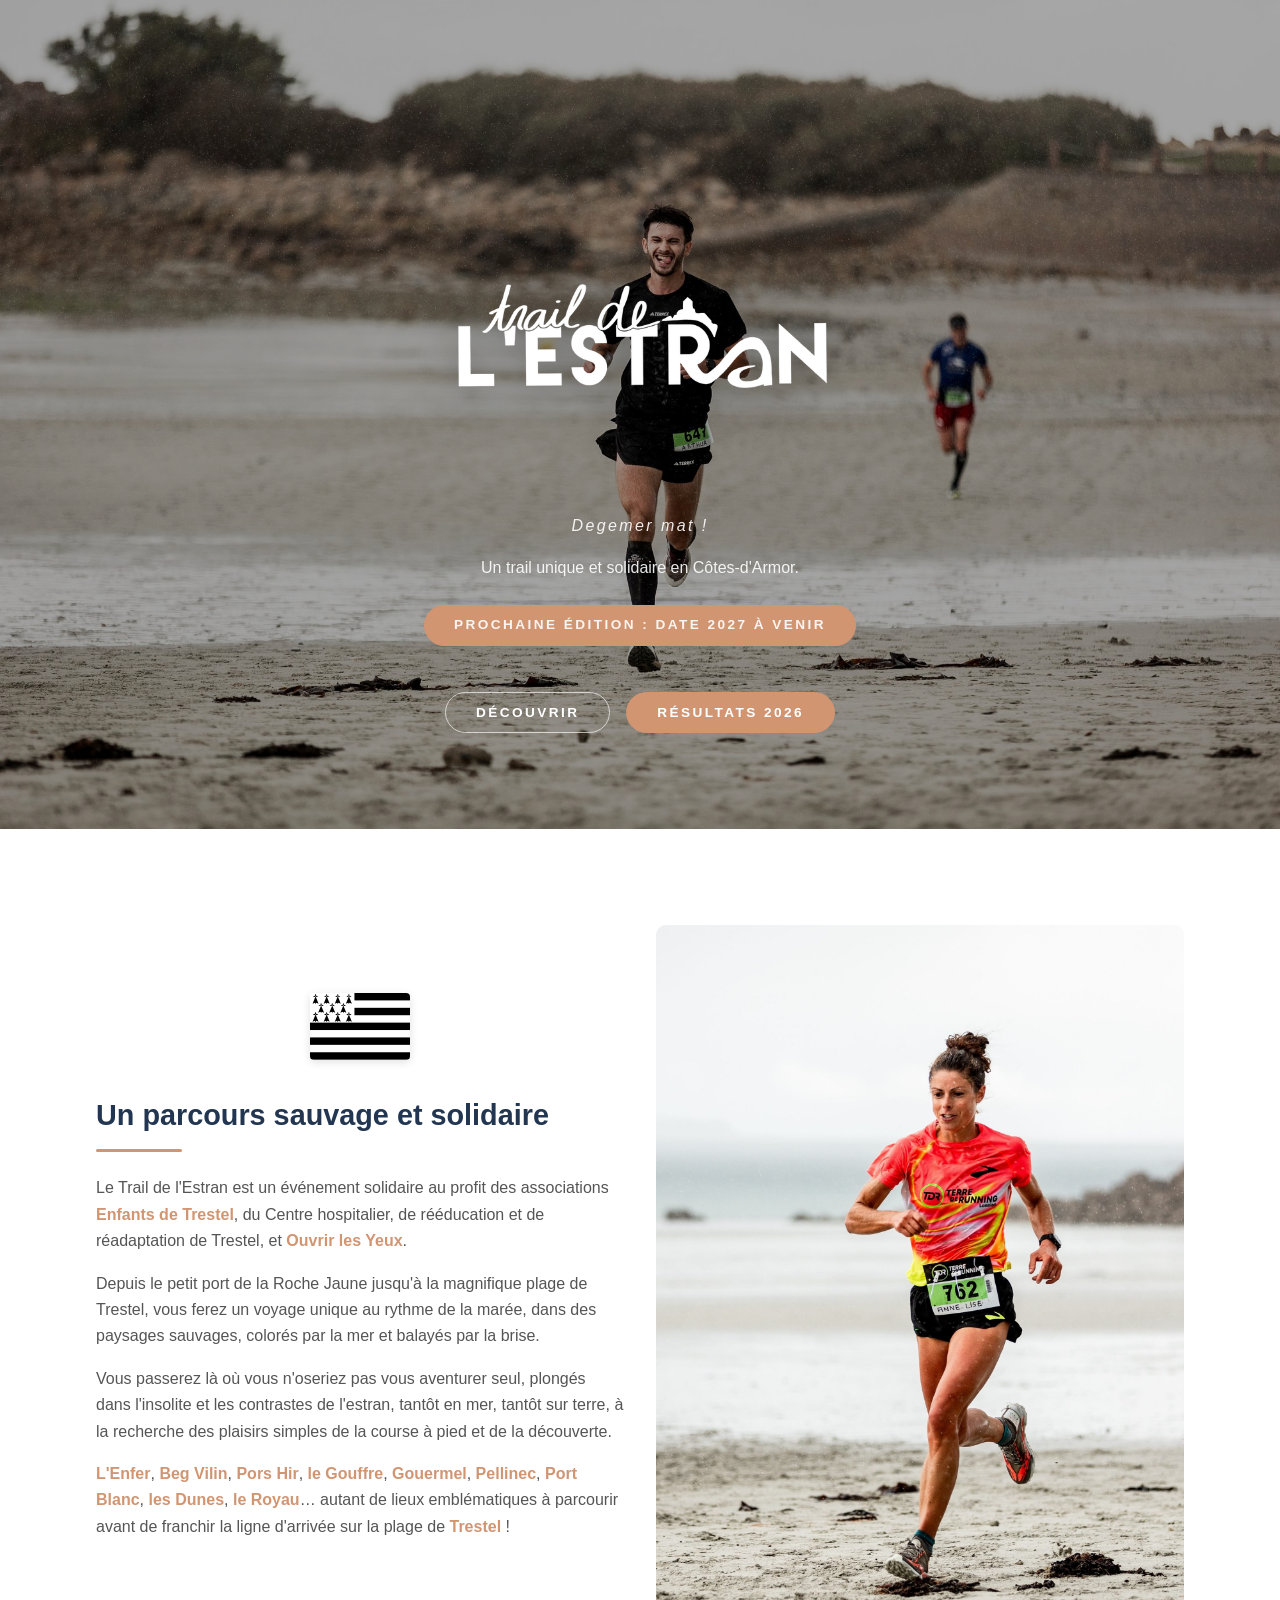
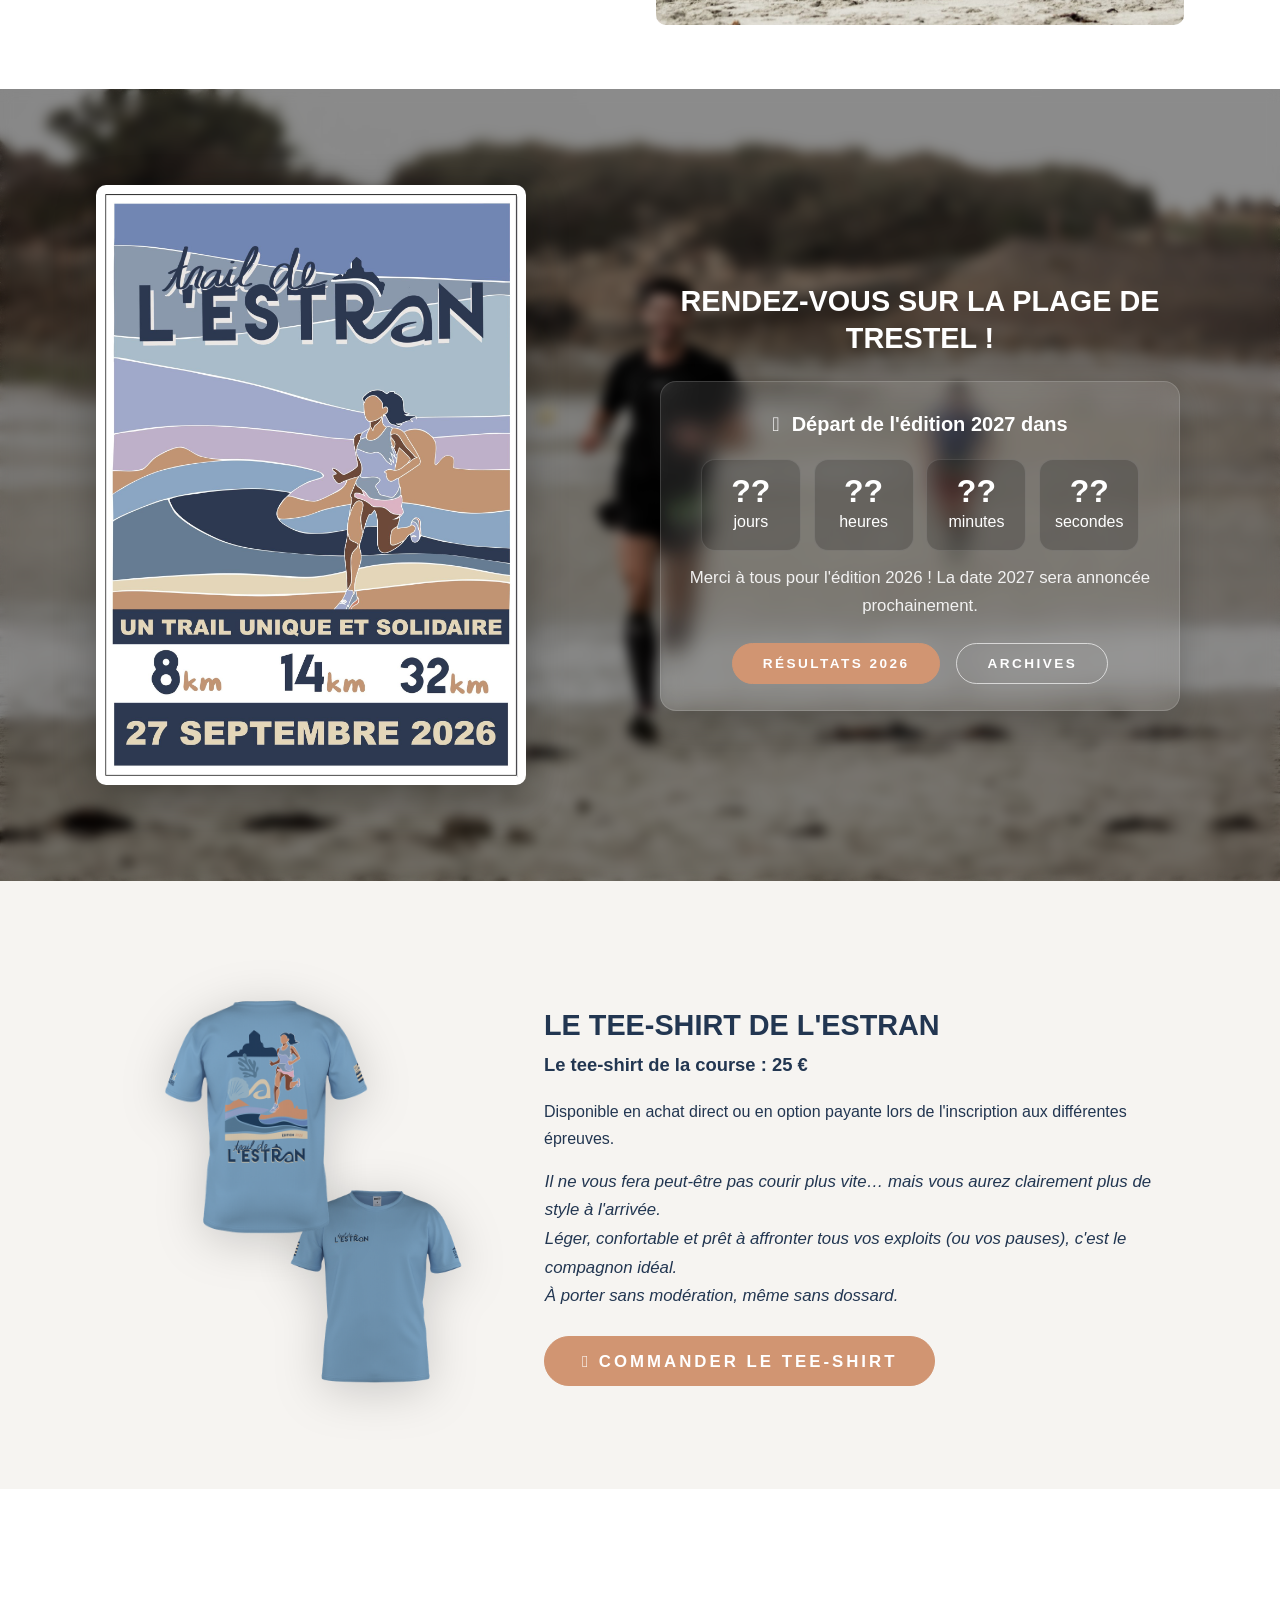
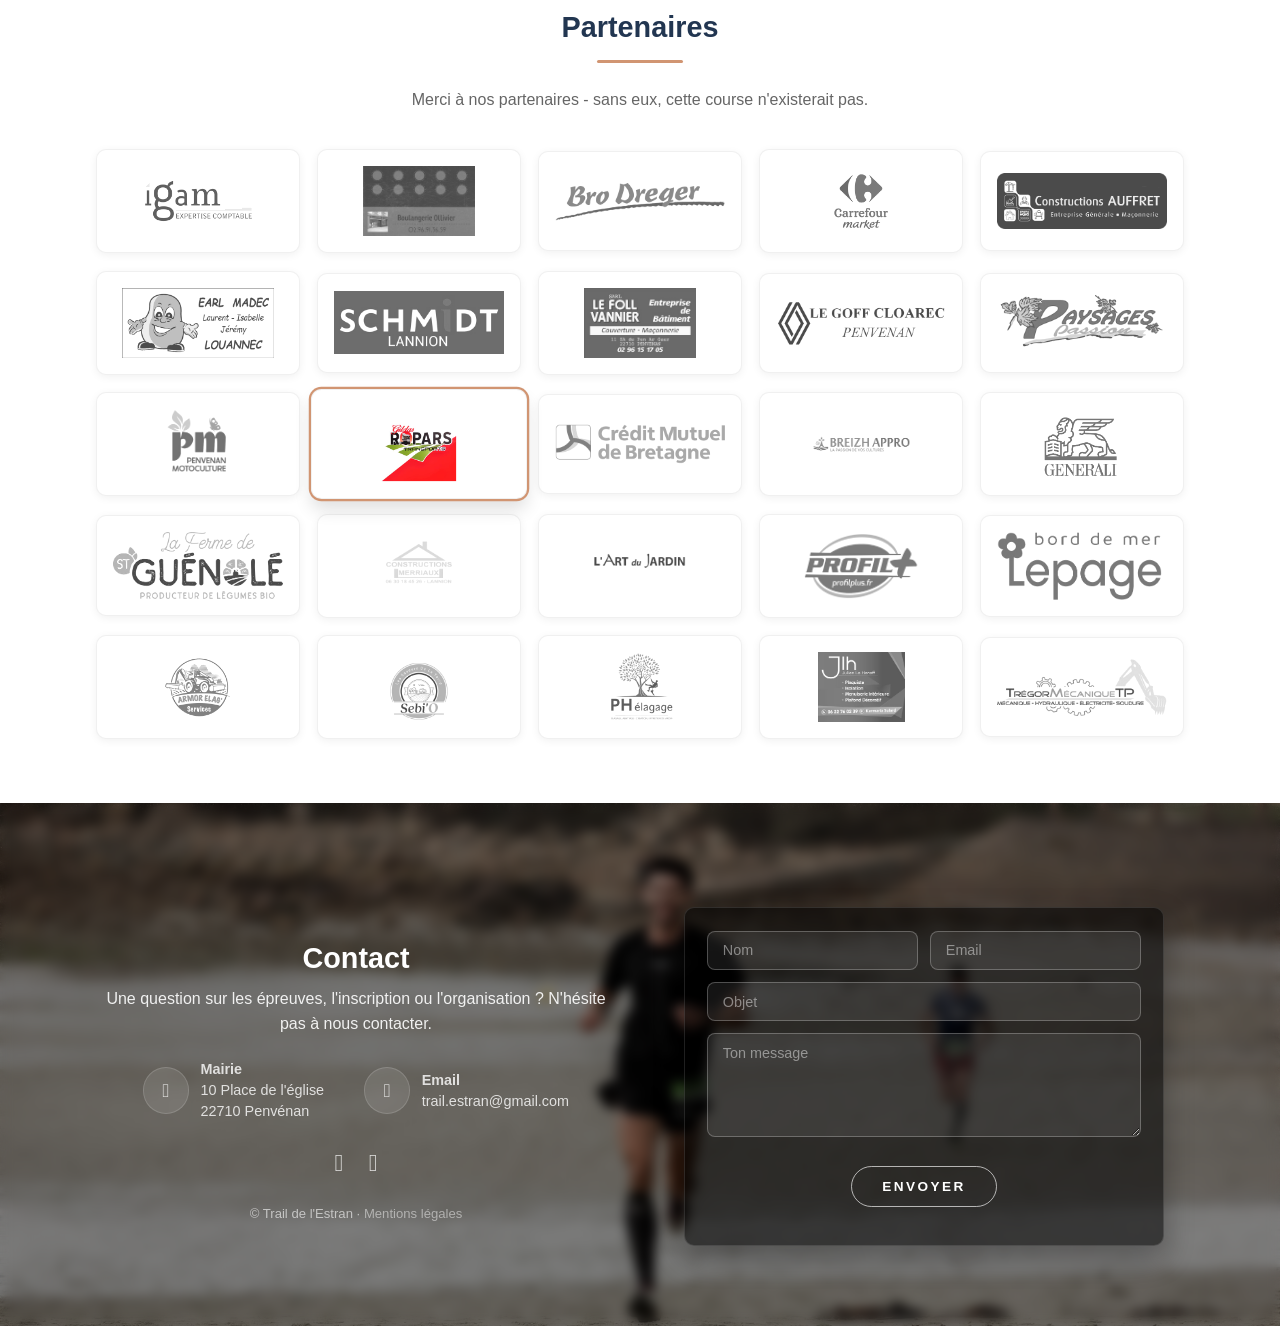
==== index.html @ 63b7ab8e "Passage en mode post-édition 2026 + résultats 2026 - Accueil : bouton Résultats 2026, compte à rebou" ====
<!DOCTYPE html>
<html lang="fr">

<head>
  <meta charset="utf-8">
  <title>Trail de l'Estran (22)</title>
  <meta name="description"
    content="Le Trail de l'Estran est une course nature unique en Côtes-d'Armor, entre terre et mer, sur l'estran breton.">
  <meta name="viewport" content="width=device-width, initial-scale=1">
  <link rel="stylesheet" href="css/style.css">
</head>

<body class="is-preload" data-page="index">

  <!-- Nav (injecté par components/nav.js) -->
  <nav id="nav"></nav>

  <!-- Header -->
  <section id="header">
    <div class="inner">
      <div class="header-badge">
        <img src="images/LOGO ESTRAN.png" alt="Trail de l'Estran" class="header-logo">
      </div>
      <p style="text-align: center; font-style: italic; letter-spacing: 0.15em; opacity: 1;">Degemer mat !</p>
      <p style="text-align: center;">Un trail unique et solidaire en Côtes-d'Armor.</p>
      <p class="edition-date">
        Prochaine édition : date 2027 à venir
      </p>
      <ul class="actions special">
        <li><a href="#parcours" class="scrolly button">Découvrir</a></li>
        <li><a href="https://chronowest.fr/resultats/trail-de-lestran-2026/" class="button primary" target="_blank" rel="noopener">Résultats 2026</a></li>
      </ul>
    </div>
  </section>

  <!-- Parcours -->
  <section id="parcours" class="section-parcours">
    <div class="container">
      <div class="row">
        <div class="col-6">
          <svg xmlns="http://www.w3.org/2000/svg" xmlns:xlink="http://www.w3.org/1999/xlink" viewBox="0 0 1350 900"
            class="section-flag" aria-label="Drapeau breton" role="img">
            <rect width="1350" height="900" fill="#fff" />
            <rect x="600" width="1350" height="100" fill="#000" />
            <rect x="600" y="200" width="1350" height="100" fill="#000" />
            <rect y="400" width="1350" height="100" fill="#000" />
            <rect y="600" width="1350" height="100" fill="#000" />
            <rect y="800" width="1350" height="100" fill="#000" />
            <use xlink:href="#erm" x="-225" y="-122.5" />
            <use xlink:href="#erm" x="-75" y="-122.5" />
            <use xlink:href="#erm" x="75" y="-122.5" />
            <use xlink:href="#erm" x="225" y="-122.5" />
            <use xlink:href="#erm" x="-150" />
            <g id="erm" fill="#000">
              <use xlink:href="#s" transform="rotate(-90 300,167.5)" />
              <path id="s" d="M 300,167.5 l -9,-13.5 l 9,-22.5 l 9,22.5 z" />
              <use xlink:href="#s" transform="rotate(90 300,167.5)" />
              <path d="M 300,167.5 l 40.5,99 l -31.5,-13.5 l -9,18 l -9,-18 l -31.5,13.5 z" />
            </g>
            <use xlink:href="#erm" x="150" />
            <use xlink:href="#erm" x="-225" y="122.5" />
            <use xlink:href="#erm" x="-75" y="122.5" />
            <use xlink:href="#erm" x="75" y="122.5" />
            <use xlink:href="#erm" x="225" y="122.5" />
          </svg>
          <h2>Un parcours sauvage et solidaire</h2>
          <p>
            Le Trail de l'Estran est un événement solidaire au profit des associations
            <strong>Enfants de Trestel</strong>, du Centre hospitalier, de rééducation et de réadaptation
            de Trestel,
            et <strong>Ouvrir les Yeux</strong>.
          </p>
          <p>
            Depuis le petit port de la Roche Jaune jusqu'à la magnifique plage de Trestel, vous ferez un
            voyage unique
            au rythme de la marée, dans des paysages sauvages, colorés par la mer et balayés par la brise.
          </p>
          <p>
            Vous passerez là où vous n'oseriez pas vous aventurer seul, plongés dans l'insolite et les
            contrastes de l'estran,
            tantôt en mer, tantôt sur terre, à la recherche des plaisirs simples de la course à pied et de
            la découverte.
          </p>
          <p>
            <strong>L'Enfer</strong>, <strong>Beg Vilin</strong>, <strong>Pors Hir</strong>, <strong>le
              Gouffre</strong>,
            <strong>Gouermel</strong>, <strong>Pellinec</strong>, <strong>Port Blanc</strong>, <strong>les
              Dunes</strong>,
            <strong>le Royau</strong>… autant de lieux emblématiques à parcourir avant de franchir la ligne
            d'arrivée sur la plage de
            <strong>Trestel</strong> !
          </p>
        </div>
        <div class="col-6">
          <span class="image fit"><img src="images/0A6A7020.jpg" alt="Paysage de l'estran – Trail de l'Estran"></span>
        </div>
      </div>
    </div>
  </section>

  <!-- Événement / Countdown -->
  <section id="event" class="section-event">
    <div class="container">
      <div class="row">
        <div class="col-6">
          <span class="image affiche">
            <img src="images/affiche.jpg" alt="Affiche du Trail de l'Estran">
          </span>
        </div>
        <div class="col-6 center-event">
          <h2 style="text-transform: uppercase;">Rendez-vous sur la plage de Trestel !</h2>
          <div class="countdown-card">
            <p class="countdown-kicker">
              <span class="icon solid fa-calendar"></span>
              Départ de l'édition 2027 dans
            </p>
            <!-- Pour relancer le compte à rebours : ajouter data-target="AAAA-MM-JJTHH:MM:SS+02:00" sur #countdown -->
            <div id="countdown" class="countdown">
              <div class="unit"><span class="num" id="cd-days">??</span><span class="label">jours</span></div>
              <div class="unit"><span class="num" id="cd-hours">??</span><span class="label">heures</span></div>
              <div class="unit"><span class="num" id="cd-mins">??</span><span class="label">minutes</span></div>
              <div class="unit"><span class="num" id="cd-secs">??</span><span class="label">secondes</span></div>
            </div>
            <p class="countdown-note" id="countdown-note">Merci à tous pour l'édition 2026&nbsp;! La date 2027 sera annoncée prochainement.</p>
            <ul class="actions">
              <li>
                <a href="https://chronowest.fr/resultats/trail-de-lestran-2026/" class="button primary" target="_blank" rel="noopener">
                  Résultats 2026
                </a>
              </li>
              <li>
                <a href="archives.html" class="button">
                  Archives
                </a>
              </li>
            </ul>
          </div>
        </div>
      </div>
    </div>
  </section>

  <!-- Tee-shirt -->
  <section id="tshirt" class="section-tshirt">
    <div class="container">
      <div class="tshirt-layout">
        <div class="tshirt-images">
          <img src="images/Trail_Estran_Tshirt_Back.png" alt="Tee-shirt Trail de l'Estran – Face arrière"
            class="tshirt-img tshirt-front">
          <img src="images/Trail_Estran_Tshirt_Front.png" alt="Tee-shirt Trail de l'Estran – Face avant"
            class="tshirt-img tshirt-back">
        </div>
        <div class="tshirt-info">
          <h2>Le tee-shirt de l'Estran</h2>
          <p class="tshirt-subtitle">Le tee-shirt de la course : 25&nbsp;€</p>
          <p>
            Disponible en achat direct ou en option payante lors de l'inscription
            aux différentes épreuves.
          </p>
          <p class="tshirt-pitch">
            Il ne vous fera peut-être pas courir plus vite… mais vous aurez clairement
            plus de style à l'arrivée.<br>
            Léger, confortable et prêt à affronter tous vos exploits (ou vos pauses),
            c'est le compagnon idéal.<br>
            À porter sans modération, même sans dossard.
          </p>
          <a href="https://estran.adeorun.com/" class="button primary" target="_blank" rel="noopener">
            <span class="icon solid fa-shopping-cart"></span> Commander le tee-shirt
          </a>
        </div>
      </div>
    </div>
  </section>

  <!-- Partenaires -->
  <section id="partenaires" class="section-partenaires">
    <div class="container">
      <h2>Partenaires</h2>
      <p class="partners-intro">
        Merci à nos partenaires - sans eux, cette course n'existerait pas.
      </p>
      <div class="partners-grid" id="partners-grid">
        <a class="partner" aria-label="Partenaire 1"><img src="images/logos_partenaires/logo_01.jpg" alt="Partenaire 1"
            loading="lazy"></a>
        <a class="partner" aria-label="Partenaire 2"><img src="images/logos_partenaires/logo_02.jpg" alt="Partenaire 2"
            loading="lazy"></a>
        <a class="partner" aria-label="Partenaire 3"><img src="images/logos_partenaires/logo_03.jpg" alt="Partenaire 3"
            loading="lazy"></a>
        <a class="partner" aria-label="Partenaire 4"><img src="images/logos_partenaires/logo_04.jpg" alt="Partenaire 4"
            loading="lazy"></a>
        <a class="partner" aria-label="Partenaire 5"><img src="images/logos_partenaires/logo_05.jpg" alt="Partenaire 5"
            loading="lazy"></a>
        <a class="partner" aria-label="Partenaire 6"><img src="images/logos_partenaires/logo_06.jpg" alt="Partenaire 6"
            loading="lazy"></a>
        <a class="partner" aria-label="Partenaire 7"><img src="images/logos_partenaires/logo_07.jpg" alt="Partenaire 7"
            loading="lazy"></a>
        <a class="partner" aria-label="Partenaire 8"><img src="images/logos_partenaires/logo_08.jpg" alt="Partenaire 8"
            loading="lazy"></a>
        <a class="partner" aria-label="Partenaire 9"><img src="images/logos_partenaires/logo_09.jpg" alt="Partenaire 9"
            loading="lazy"></a>
        <a class="partner" aria-label="Partenaire 11"><img src="images/logos_partenaires/logo_11.jpg"
            alt="Partenaire 11" loading="lazy"></a>
        <a class="partner" aria-label="Partenaire 12"><img src="images/logos_partenaires/logo_12.jpg"
            alt="Partenaire 12" loading="lazy"></a>
        <a class="partner" aria-label="Partenaire 13"><img src="images/logos_partenaires/logo_13.jpg"
            alt="Partenaire 13" loading="lazy"></a>
        <a class="partner" aria-label="Partenaire 14"><img src="images/logos_partenaires/logo_14.jpg"
            alt="Partenaire 14" loading="lazy"></a>
        <a class="partner" aria-label="Partenaire 15"><img src="images/logos_partenaires/logo_15.jpg"
            alt="Partenaire 15" loading="lazy"></a>
        <a class="partner" aria-label="Partenaire 17"><img src="images/logos_partenaires/logo_17.jpg"
            alt="Partenaire 17" loading="lazy"></a>
        <a class="partner" aria-label="Partenaire 18"><img src="images/logos_partenaires/logo_18.jpg"
            alt="Partenaire 18" loading="lazy"></a>
        <a class="partner" aria-label="Partenaire 19"><img src="images/logos_partenaires/logo_19.jpg"
            alt="Partenaire 19" loading="lazy"></a>
        <a class="partner" aria-label="Partenaire 20"><img src="images/logos_partenaires/logo_20.jpg"
            alt="Partenaire 20" loading="lazy"></a>
        <a class="partner" aria-label="Partenaire 21"><img src="images/logos_partenaires/logo_21.jpg"
            alt="Partenaire 21" loading="lazy"></a>
        <a class="partner" aria-label="Partenaire 22"><img src="images/logos_partenaires/logo_22.jpg"
            alt="Partenaire 22" loading="lazy"></a>
        <a class="partner" aria-label="Partenaire 23"><img src="images/logos_partenaires/logo_23.jpg"
            alt="Partenaire 23" loading="lazy"></a>
        <a class="partner" aria-label="Partenaire 24"><img src="images/logos_partenaires/logo_24.jpg"
            alt="Partenaire 24" loading="lazy"></a>
        <a class="partner" aria-label="Partenaire 25"><img src="images/logos_partenaires/logo_25.jpg"
            alt="Partenaire 25" loading="lazy"></a>
        <a class="partner" aria-label="Partenaire 26"><img src="images/logos_partenaires/logo_26.jpg"
            alt="Partenaire 26" loading="lazy"></a>
        <a class="partner" aria-label="Partenaire 27"><img src="images/logos_partenaires/logo_27.jpg"
            alt="Partenaire 27" loading="lazy"></a>
      </div>
    </div>
  </section>

  <!-- Footer (injecté par components/footer.js) -->
  <section id="footer"></section>

  <!-- Scripts -->
  <script src="components/nav.js"></script>
  <script src="components/footer.js"></script>
  <script src="js/site.js"></script>

</body>

</html>
---- css/style.css ----
/* ==========================================
   Trail de l'Estran — style.css
   CSS unique, structuré et nettoyé

   SOMMAIRE :
   1. Variables & Fonts
   2. Reset & Base
   3. Typography
   4. Grid & Layout
   5. Buttons & Forms
   6. Nav
   7. Header (hero index)
   8. Section One (parcours)
   9. Section Two (countdown)
  10. Partenaires
  11. Footer & Contact
  12. Page Épreuves — Hero
  13. Page Épreuves — Tabs bar
  14. Page Épreuves — Race sections
  15. Page Épreuves — Maps
  16. Page Épreuves — Info cards
  17. Page Épreuves — Barrières
  18. Page Épreuves — Règlement
  19. Animations
  23. Responsive
   ========================================== */

/* ==============================
   1. VARIABLES & FONTS
   ============================== */

:root {
  --pearl: #ead7b9;
  --blossom: #ebb4c5;
  --almond: #d19572;
  --powder: #a2bdcc;
  --deep: #223651;

  --text: #555;
  --text-light: rgba(255, 255, 255, 0.75);
  --bg-light: #fff;
  --bg-sand: #f6f4f1;
  --radius: 10px;
  --radius-lg: 16px;
}

@import url("https://fonts.googleapis.com/css2?family=Source+Sans+3:ital,wght@0,300;0,400;0,700;1,300;1,400&display=swap");

/* FontAwesome — brands + solid only */
@font-face {
  font-family: "Font Awesome 5 Brands";
  font-style: normal;
  font-weight: 400;
  font-display: swap;
  src:
    url("../webfonts/fa-brands-400.woff2") format("woff2"),
    url("../webfonts/fa-brands-400.woff") format("woff");
}
@font-face {
  font-family: "Font Awesome 5 Free";
  font-style: normal;
  font-weight: 900;
  font-display: swap;
  src:
    url("../webfonts/fa-solid-900.woff2") format("woff2"),
    url("../webfonts/fa-solid-900.woff") format("woff");
}

.icon::before {
  font-style: normal;
  font-weight: 900;
  font-family: "Font Awesome 5 Free";
  -webkit-font-smoothing: antialiased;
  -moz-osx-font-smoothing: grayscale;
}
.icon.brands::before {
  font-family: "Font Awesome 5 Brands";
  font-weight: 400;
}
/* Icons used */
.fa-calendar::before {
  content: "\f073";
}
.fa-clock::before {
  content: "\f017";
}
.fa-envelope::before {
  content: "\f0e0";
}
.fa-facebook-f::before {
  content: "\f39e";
}
.fa-file-pdf::before {
  content: "\f1c1";
}
.fa-flag::before {
  content: "\f024";
}
.fa-home::before {
  content: "\f015";
}
.fa-instagram::before {
  content: "\f16d";
}
.fa-map-marker-alt::before {
  content: "\f3c5";
}
.fa-trophy::before {
  content: "\f091";
}
.fa-bus::before {
  content: "\f207";
}
.fa-camera::before {
  content: "\f030";
}
.fa-newspaper::before {
  content: "\f1ea";
}
.fa-play::before {
  content: "\f04b";
}
.fa-heart::before {
  content: "\f004";
}
.fa-download::before {
  content: "\f019";
}
.fa-shopping-cart::before {
  content: "\f07a";
}
/* ==============================
   2. RESET & BASE
   ============================== */

*,
*::before,
*::after {
  box-sizing: border-box;
}

html {
  scroll-behavior: smooth;
}

body {
  margin: 0;
  font-family: "Source Sans 3", "Source Sans Pro", sans-serif;
  font-size: 16px;
  font-weight: 300;
  line-height: 1.65;
  color: var(--text);
  background: var(--bg-light);
}

/* Preload: masquer les transitions au chargement */
body.is-preload * {
  transition: none !important;
  animation: none !important;
}

img {
  max-width: 100%;
  height: auto;
  display: block;
}

.sr-only {
  position: absolute;
  width: 1px;
  height: 1px;
  padding: 0;
  margin: -1px;
  overflow: hidden;
  clip: rect(0, 0, 0, 0);
  border: 0;
}

/* ==============================
   3. TYPOGRAPHY
   ============================== */

h1,
h2,
h3,
h4,
h5,
h6 {
  font-weight: 700;
  line-height: 1.3;
  color: var(--deep);
}

h1 {
  font-size: 2.4em;
  letter-spacing: 0.06em;
}
h2 {
  font-size: 1.8em;
}
h3 {
  font-size: 1.3em;
}
h4 {
  font-size: 1em;
}

a {
  color: inherit;
  text-decoration: none;
  transition: color 0.2s ease;
}
a:hover {
  color: var(--almond);
}

strong,
b {
  font-weight: 700;
  color: inherit;
}

p {
  margin: 0 0 1em 0;
}

section {
  scroll-margin-top: 60px;
}

/* ==============================
   4. GRID & LAYOUT
   ============================== */

.container {
  max-width: 72em;
  margin: 0 auto;
  padding: 0 2em;
}

.row {
  display: flex;
  flex-wrap: wrap;
  gap: 2em;
}

.col-6 {
  flex: 0 0 calc(50% - 1em);
  max-width: calc(50% - 1em);
}

.col-12 {
  flex: 0 0 100%;
  max-width: 100%;
}

.align-center {
  align-items: center;
}

.image.fit img {
  width: 100%;
  border-radius: var(--radius);
}

.actions {
  list-style: none;
  padding: 0;
  margin: 1.5em 0 0 0;
  display: flex;
  gap: 1em;
}
.actions.special {
  justify-content: center;
}

/* ==============================
   5. BUTTONS & FORMS
   ============================== */

.button {
  display: inline-block;
  padding: 0 2.2em;
  height: 3em;
  line-height: 3em;
  border-radius: 999px;
  border: 1.5px solid rgba(255, 255, 255, 0.65);
  color: #fff;
  font-family: inherit;
  font-size: 0.85em;
  font-weight: 700;
  letter-spacing: 0.18em;
  text-transform: uppercase;
  text-decoration: none;
  background: transparent;
  cursor: pointer;
  transition: all 0.25s ease;
  white-space: nowrap;
}
.button:hover {
  background: rgba(255, 255, 255, 0.12);
  border-color: #fff;
  color: #fff;
  transform: translateY(-1px);
}
.button.primary {
  background: var(--almond);
  border-color: var(--almond);
}
.button.primary:hover {
  background: #c48560;
  border-color: #c48560;
}

/* Form inputs */
input[type="text"],
input[type="email"],
textarea {
  width: 100%;
  padding: 0.75em 1em;
  border: 1px solid rgba(255, 255, 255, 0.25);
  border-radius: 8px;
  background: rgba(255, 255, 255, 0.08);
  color: #fff;
  font-family: inherit;
  font-size: 0.9em;
  margin-bottom: 0.8em;
  transition: border-color 0.2s ease;
}
input[type="text"]:focus,
input[type="email"]:focus,
textarea:focus {
  outline: none;
  border-color: var(--almond);
}
input::placeholder,
textarea::placeholder {
  color: rgba(255, 255, 255, 0.45);
}

.form-row {
  display: grid;
  grid-template-columns: 1fr 1fr;
  gap: 0.8em;
}

.form-actions {
  display: flex;
  justify-content: center;
  margin-top: 0.6em;
}

.send-button {
  background: transparent;
  border: 1.5px solid rgba(255, 255, 255, 0.65);
  color: #fff;
  font-family: inherit;
  font-size: 0.85em;
  letter-spacing: 0.18em;
  text-transform: uppercase;
  padding: 0 2.2em;
  height: 3em;
  line-height: 3em;
  border-radius: 999px;
  cursor: pointer;
  transition: all 0.25s ease;
}
.send-button:hover {
  background: rgba(255, 255, 255, 0.12);
  border-color: #fff;
}

/* ==============================
   6. NAV
   ============================== */

.page-logo-link {
  position: fixed;
  top: 0.5em;
  left: 40px !important;
  z-index: 1001;
  display: inline-block;
  line-height: 0;
  padding: 0;
  font-size: 0;
}
.page-logo {
  width: 150px;
  height: auto;
  filter: brightness(0) invert(1) drop-shadow(0 2px 8px rgba(0, 0, 0, 0.3));
  opacity: 0.95;
  transition: opacity 0.3s ease;
}
.page-logo:hover {
  opacity: 1;
}

#nav {
  position: fixed;
  top: 1.6em;
  left: 0;
  width: 100%;
  text-align: center;
  z-index: 1000;
}

#nav ul {
  display: inline-flex;
  border-radius: 0.45em;
  padding: 0 4em;
  margin: 0;
  list-style: none;
  background: rgba(0, 0, 0, 0.35);
  box-shadow:
    inset 0 0 1px 1px rgba(255, 255, 255, 0.25),
    0 12px 30px rgba(0, 0, 0, 0.3);
  transition:
    background-color 0.35s ease,
    box-shadow 0.35s ease;
}

#nav li {
  padding: 0;
}

#nav a {
  display: block;
  color: rgba(255, 255, 255, 0.8);
  text-transform: uppercase;
  font-size: 0.72em;
  letter-spacing: 0.24em;
  height: 3.8em;
  line-height: 3.8em;
  padding: 0 1em;
  white-space: nowrap;
  border-bottom: none;
  transition: color 0.25s ease;
}
#nav a:hover {
  color: #fff;
}

#nav li.active a,
#nav li.current a {
  color: #fff;
  position: relative;
}
#nav li.active a::after,
#nav li.current a::after {
  content: "";
  position: absolute;
  left: 14%;
  right: 14%;
  bottom: 0.85em;
  height: 2px;
  background: rgba(255, 255, 255, 0.85);
  border-radius: 999px;
}

#nav.scrolled ul {
  background: var(--almond);
  box-shadow:
    inset 0 0 1px 1px rgba(255, 255, 255, 0.18),
    0 12px 30px rgba(0, 0, 0, 0.35);
}

/* Page active (soulignée) */
#nav li.nav-page-active a {
  color: #fff;
  position: relative;
}
#nav li.nav-page-active a::after {
  content: "";
  position: absolute;
  left: 1em;
  right: 1em;
  bottom: 0.85em;
  height: 2px;
  background: rgba(255, 255, 255, 0.85);
  border-radius: 999px;
}

/* Nav inner wrapper */
.nav-inner {
  display: inline-block;
  position: relative;
}

/* Hamburger — hidden on desktop */
.nav-toggle {
  display: none;
  background: none;
  border: none;
  cursor: pointer;
  padding: 0.8em;
  z-index: 10;
}
.hamburger,
.hamburger::before,
.hamburger::after {
  display: block;
  width: 22px;
  height: 2px;
  background: #fff;
  border-radius: 2px;
  transition: all 0.3s ease;
}
.hamburger {
  position: relative;
}
.hamburger::before,
.hamburger::after {
  content: "";
  position: absolute;
  left: 0;
}
.hamburger::before {
  top: -7px;
}
.hamburger::after {
  top: 7px;
}

/* Hamburger open state */
#nav.nav-open .hamburger {
  background: transparent;
}
#nav.nav-open .hamburger::before {
  top: 0;
  transform: rotate(45deg);
}
#nav.nav-open .hamburger::after {
  top: 0;
  transform: rotate(-45deg);
}

/* ==============================
   7. HEADER (hero index)
   ============================== */

#header {
  position: relative;
  padding: 11em 0 6em 0;
  text-align: center;
  color: #fff;
  background-image: url("../images/header-estran.jpg");
  background-size: cover;
  background-position: center;
  background-attachment: scroll;
}
#header::before {
  content: "";
  position: absolute;
  inset: 0;
  background: rgba(0, 0, 0, 0.35);
}
#header .inner {
  position: relative;
  z-index: 1;
}
#header h1 {
  color: #fff;
  text-transform: uppercase;
  margin: 0 0 0.3em 0;
}
#header p {
  color: rgba(255, 255, 255, 0.9);
}

/* Badge drapeau */
.header-badge {
  display: inline-flex;
  flex-direction: column;
  align-items: center;
  gap: 0.2em;
  margin-bottom: -5em;
}

/* Logo header */
.header-logo {
  max-width: 580px;
  width: 80%;
  height: auto;
  filter: brightness(0) invert(1) drop-shadow(0 4px 18px rgba(0, 0, 0, 0.35));
  animation:
    flagIntro 1.2s ease-out forwards,
    flagFloat 6s ease-in-out infinite;
}
@keyframes flagIntro {
  from {
    opacity: 0;
    transform: translateY(-12px) scale(0.96);
  }
  to {
    opacity: 1;
    transform: translateY(0) scale(1);
  }
}
@keyframes flagFloat {
  0%,
  100% {
    transform: translateY(0);
  }
  50% {
    transform: translateY(-4px);
  }
}

/* Date pill — même style que .button */
.edition-date {
  display: inline-block;
  margin: 0.6em 0 1.6em 0;
  font-weight: 700;
  font-size: 0.85em;
  letter-spacing: 0.18em;
  text-transform: uppercase;
  padding: 0 2.2em;
  height: 3em;
  line-height: 3em;
  border-radius: 999px;
  background: var(--almond);
}

/* ==============================
   8. SECTION ONE (parcours)
   ============================== */

.section-parcours {
  padding: 6em 0 4em 0;
  background: var(--bg-light);
}

.section-parcours .row {
  display: flex;
  align-items: center;
}

.section-parcours h2 {
  position: relative;
  display: inline-block;
}
.section-parcours h2::after {
  content: "";
  display: block;
  width: 3em;
  height: 3px;
  background: var(--almond);
  margin-top: 0.5em;
  border-radius: 999px;
}

.section-parcours strong {
  color: var(--almond);
}

.section-parcours img {
  max-height: 700px;
  width: 100%;
  object-fit: cover;
}

.section-logo {
  display: block;
  max-width: 220px;
  height: auto;
  margin-bottom: 0.3em;
}

.section-flag {
  display: block;
  width: 100px;
  height: auto;
  margin: 0 auto 0.8em auto;
  border-radius: 4px;
  box-shadow: 0 2px 8px rgba(0, 0, 0, 0.12);
}

/* ==============================
   9. SECTION TWO (countdown)
   ============================== */

.section-event {
  position: relative;
  padding: 6em 0;
  color: #fff;
  background-image: url("../images/header-estran.jpg");
  background-size: cover;
  background-position: center;
  overflow: hidden;
}
.section-event::before {
  content: "";
  position: absolute;
  inset: 0;
  background: rgba(0, 0, 0, 0.45);
}
.section-event::after {
  content: "";
  position: absolute;
  inset: 0;
  backdrop-filter: blur(6px);
  z-index: 1;
}
.section-event .container {
  position: relative;
  z-index: 2;
}
.section-event h2,
.section-event p,
.section-event .label {
  color: #fff;
}

.center-event {
  display: flex;
  flex-direction: column;
  align-items: center;
  text-align: center;
  justify-content: center;
}

.countdown-card {
  border-radius: var(--radius-lg);
  padding: 1.6em;
  background: rgba(255, 255, 255, 0.1);
  backdrop-filter: blur(10px);
  box-shadow: 0 12px 30px rgba(0, 0, 0, 0.2);
  border: 1px solid rgba(255, 255, 255, 0.15);
  max-width: 520px;
  width: 100%;
}
.countdown-kicker {
  display: flex;
  align-items: center;
  justify-content: center;
  gap: 0.6em;
  font-size: 1.25em;
  font-weight: 700;
  margin: 0 0 0.9em 0;
}
.countdown {
  display: flex;
  gap: 0.8em;
  flex-wrap: wrap;
  justify-content: center;
  margin: 0.6em 0 0.8em 0;
}
.countdown .unit {
  min-width: 100px;
  text-align: center;
  padding: 0.9em 0.8em;
  border-radius: 14px;
  background: rgba(0, 0, 0, 0.18);
  border: 1px solid rgba(255, 255, 255, 0.12);
}
.countdown .num {
  display: block;
  font-size: 2em;
  font-weight: 700;
  line-height: 1.1;
}
.countdown-note {
  text-align: center;
  font-size: 1.05em;
  margin: 0.6em 0 1.2em 0;
  opacity: 0.9;
}

.section-event .actions {
  justify-content: center;
}

.affiche img {
  border-radius: var(--radius);
  box-shadow: 0 12px 40px rgba(0, 0, 0, 0.3);
  max-height: 600px;
}

/* ==============================
   10. PARTENAIRES
   ============================== */

.section-partenaires {
  padding: 6em 0 4em 0;
  background: var(--bg-light);
  text-align: center;
}
.section-partenaires h2::after {
  content: "";
  display: block;
  width: 3em;
  height: 3px;
  background: var(--almond);
  margin: 0.5em auto 0 auto;
  border-radius: 999px;
}

.partners-intro {
  max-width: 48em;
  margin: 0 auto 2.2em auto;
  opacity: 0.9;
}

.partners-grid {
  display: flex;
  flex-wrap: wrap;
  justify-content: center;
  gap: 1.1em;
  align-items: center;
}

.partners-grid a {
  display: flex;
  align-items: center;
  justify-content: center;
  /* 5 par ligne : (100% - 4 espaces de gap) / 5. La dernière ligne
     incomplète se recentre grâce à justify-content: center. */
  flex: 0 1 calc((100% - 4 * 1.1em) / 5);
  min-height: 100px;
  padding: 1em;
  background: #fff;
  border-radius: var(--radius);
  box-shadow: 0 2px 8px rgba(0, 0, 0, 0.06);
}
.partners-grid a img {
  max-width: 100%;
  max-height: 70px;
  width: auto;
  height: auto;
  object-fit: contain;
}
.partner {
  display: flex;
  align-items: center;
  justify-content: center;
  padding: 1.1em;
  border-radius: 0.6em;
  border: 1px solid rgba(0, 0, 0, 0.06);
  background: var(--bg-sand);
  transition:
    transform 0.5s ease,
    box-shadow 0.5s ease;
}
.partner img {
  width: 100%;
  max-width: 160px;
  max-height: 80px;
  object-fit: contain;
  opacity: 0.7;
  filter: grayscale(1) contrast(1.05);
  transition:
    filter 0.35s ease,
    opacity 0.35s ease;
}
.partner.is-highlight {
  transform: scale(1.06);
  box-shadow:
    0 0 0 2px var(--almond),
    0 10px 16px rgba(0, 0, 0, 0.12);
}
.partner.is-highlight img {
  filter: none;
  opacity: 1;
}

/* ==============================
   10b. TEE-SHIRT
   ============================== */

.section-tshirt {
  padding: 4em 0;
  background: var(--bg-sand);
  color: var(--deep);
}
.tshirt-layout {
  display: flex;
  align-items: center;
  gap: 3em;
}
.tshirt-images {
  position: relative;
  flex: 0 0 400px;
  min-height: 480px;
}
.tshirt-img {
  position: absolute;
  border-radius: var(--radius);
  filter: drop-shadow(0 8px 24px rgba(0, 0, 0, 0.18));
  transition: transform 0.4s ease;
}
.tshirt-img:hover {
  transform: scale(1.04);
}
.tshirt-front {
  width: 340px;
  top: 0;
  left: 0;
  z-index: 2;
}
.tshirt-back {
  width: 280px;
  bottom: 0;
  right: -20px;
  z-index: 1;
}
.tshirt-info {
  flex: 1;
}
.tshirt-info h2 {
  text-transform: uppercase;
  margin-bottom: 0.2em;
}
.tshirt-subtitle {
  font-size: 1.15em;
  font-weight: 700;
  color: var(--almond);
  margin-bottom: 1em;
}
.tshirt-pitch {
  font-style: italic;
  color: var(--deep);
  line-height: 1.7;
  margin-bottom: 1.5em;
}
.tshirt-info .button {
  font-size: 1.05em;
}

.section-tshirt .tshirt-pitch,
.section-tshirt p {
  color: var(--deep);
}

/* ==============================
   11. FOOTER & CONTACT
   ============================== */

#footer {
  position: relative;
  padding: 4.5em 0 3em 0;
  color: #fff;
  background-image: url("../images/header-estran.jpg");
  background-size: cover;
  background-position: center;
  overflow: hidden;
}
#footer::before {
  content: "";
  position: absolute;
  inset: 0;
  background: rgba(0, 0, 0, 0.5);
}
#footer::after {
  content: "";
  position: absolute;
  inset: 0;
  backdrop-filter: blur(6px);
  z-index: 1;
}
#footer .container {
  position: relative;
  z-index: 2;
}
#footer h2 {
  color: #fff;
  text-align: center;
  margin-bottom: 0.3em;
}
#footer a {
  color: rgba(255, 255, 255, 0.8);
}
#footer a:hover {
  color: #fff;
}

.footer-content {
  text-align: center;
}

.footer-columns {
  display: grid;
  grid-template-columns: 1fr 1fr;
  gap: 3em;
  align-items: center;
  margin: 2em 0;
}

.footer-left {
  text-align: center;
}

.footer-intro {
  max-width: 32em;
  margin: 0 auto 1.4em auto;
  opacity: 0.9;
  line-height: 1.6;
}

/* Contact blocks : icône + texte côte à côte */
.contact-blocks {
  display: flex;
  justify-content: center;
  gap: 2.5em;
  margin: 1.4em 0;
}

.contact-block {
  display: flex;
  align-items: center;
  gap: 0.8em;
  text-decoration: none;
  color: rgba(255, 255, 255, 0.85);
  transition: color 0.2s ease;
  font-size: 0.9em;
  line-height: 1.45;
}
.contact-block:hover {
  color: #fff;
}

.contact-icon {
  display: flex;
  align-items: center;
  justify-content: center;
  flex-shrink: 0;
  width: 3.2em;
  height: 3.2em;
  border-radius: 999px;
  background: rgba(255, 255, 255, 0.1);
  border: 1px solid rgba(255, 255, 255, 0.15);
  transition: background 0.2s ease;
}
.contact-icon::before {
  font-size: 1.3em;
}
.contact-block:hover .contact-icon {
  background: rgba(255, 255, 255, 0.18);
}

.contact-block div {
  text-align: left;
}

/* Formulaire */
.footer-right {
  display: flex;
  justify-content: center;
}

.contact-card {
  padding: 1.4em;
  border-radius: var(--radius);
  background: rgba(0, 0, 0, 0.55);
  border: 1px solid rgba(255, 255, 255, 0.12);
  box-shadow: 0 12px 30px rgba(0, 0, 0, 0.3);
  width: 100%;
  max-width: 480px;
}

/* Socials */
.footer-socials {
  display: flex;
  justify-content: center;
  gap: 1.6em;
  list-style: none;
  padding: 0;
  margin: 1.2em 0;
}
.footer-socials .icon::before {
  font-size: 1.5em;
}

.copyright {
  text-align: center;
  opacity: 0.6;
  font-size: 0.82em;
  margin-top: 1.2em;
}

/* ==============================
   12. PAGE ÉPREUVES — HERO
   ============================== */

.epreuves-hero {
  position: relative;
  padding: 10em 0 5em 0;
  text-align: center;
  color: #fff;
  background-image: url("../images/Les épreuves.jpg");
  background-size: cover;
  background-position: center 30%;
  background-attachment: scroll;
}
.epreuves-hero::before {
  content: "";
  position: absolute;
  inset: 0;
  background: rgba(0, 0, 0, 0.45);
}
.epreuves-hero .inner {
  position: relative;
  z-index: 1;
  max-width: 48em;
  margin: 0 auto;
  padding: 0 2em;
}
.epreuves-hero h1 {
  color: #fff;
  text-shadow: 0 2px 12px rgba(0, 0, 0, 0.35);
  text-transform: uppercase;
  font-size: 2.6em;
  margin: 0 0 0.35em 0;
}
.epreuves-hero p {
  color: rgba(255, 255, 255, 0.95);
  line-height: 1.7;
}
.epreuves-hero .button {
  color: #fff;
  box-shadow: inset 0 0 0 1px rgba(255, 255, 255, 0.85);
}

/* ==============================
   13. PAGE ÉPREUVES — TABS BAR
   ============================== */

.race-tabs-bar {
  background: var(--deep);
  box-shadow: 0 4px 20px rgba(0, 0, 0, 0.25);
}
.race-tabs {
  display: flex;
  justify-content: center;
}
.race-tab {
  display: flex;
  flex-direction: column;
  align-items: center;
  padding: 0.9em 2em;
  color: rgba(255, 255, 255, 0.7);
  text-decoration: none;
  border-bottom: 3px solid transparent;
  transition: all 0.25s ease;
}
.race-tab:hover {
  color: #fff;
  background: rgba(255, 255, 255, 0.06);
}

.tab-rando:hover {
  border-bottom-color: var(--pearl);
  color: var(--pearl);
}
.tab-estran:hover {
  border-bottom-color: var(--almond);
  color: var(--almond);
}
.tab-bernique:hover {
  border-bottom-color: var(--powder);
  color: var(--powder);
}
.tab-crevette:hover {
  border-bottom-color: var(--blossom);
  color: var(--blossom);
}
.tab-enfants:hover {
  border-bottom-color: var(--blossom);
  color: var(--blossom);
}

.tab-distance {
  font-size: 1.3em;
  font-weight: 700;
  line-height: 1.2;
}
.tab-name {
  font-size: 0.68em;
  letter-spacing: 0.2em;
  text-transform: uppercase;
  opacity: 0.8;
}

/* ==============================
   14. PAGE ÉPREUVES — RACE SECTIONS
   ============================== */

.race-section {
  padding: 4em 0 3.5em 0;
  scroll-margin-top: 60px;
}
.race-section:nth-child(odd) {
  background: var(--bg-light);
}
.race-section:nth-child(even) {
  background: var(--bg-sand);
}
.race-rando {
  background: var(--bg-sand);
}
.race-enfants {
  background: var(--bg-light);
}

.race-header {
  text-align: center;
  margin-bottom: 2em;
}

.race-badge {
  display: inline-block;
  padding: 0.3em 1.2em;
  border-radius: 999px;
  font-size: 0.82em;
  font-weight: 700;
  letter-spacing: 0.15em;
  text-transform: uppercase;
  margin-bottom: 0.6em;
  color: #fff;
}
.badge-estran {
  background: var(--almond);
}
.badge-bernique {
  background: var(--powder);
  color: var(--deep);
}
.badge-crevette {
  background: var(--blossom);
  color: var(--deep);
}
.badge-rando {
  background: var(--pearl);
  color: var(--deep);
}
.badge-enfants {
  background: var(--blossom);
  color: var(--deep);
}

.race-header h2 {
  font-size: 2em;
  margin: 0 0 0.2em 0;
}
.race-tagline {
  font-size: 1.05em;
  opacity: 0.65;
  font-style: italic;
}

/* Layout carte + infos */
.race-layout {
  display: grid;
  grid-template-columns: 1fr 1fr;
  gap: 2em;
  align-items: start;
}
.race-col-map {
  position: static;
}
.race-col-info {
  display: flex;
  flex-direction: column;
  gap: 1em;
}

.centered-description {
  max-width: 42em;
  margin: 0 auto;
  text-align: center;
}

.race-places {
  font-size: 0.9em;
  color: var(--almond);
  font-weight: 700;
  letter-spacing: 0.06em;
  margin-top: -0.4em;
}

.kids-races-grid {
  display: grid;
  grid-template-columns: repeat(3, 1fr);
  gap: 1.2em;
  margin: 1.5em 0;
}
.kids-medal {
  margin-top: 1.5em;
  font-size: 1.1em;
  font-weight: 700;
  color: var(--almond);
}
.kids-medal .icon {
  margin-right: 0.4em;
}

.tshirt-pitch {
  color: rgba(255, 255, 255, 0.92);
  font-size: 1.05em;
  font-style: italic;
  max-width: 38em;
  margin: 0 auto 1.5em auto;
  line-height: 1.7;
}

/* Reglement section bottom */
.reglement-section {
  position: relative;
  text-align: center;
  padding: 4em 0;
  color: #fff;
  background: var(--deep);
  overflow: hidden;
}
.reglement-section .container {
  position: relative;
  z-index: 2;
}
.reglement-section h2 {
  color: #fff;
}
.reglement-section h2::after {
  content: "";
  display: block;
  width: 3em;
  height: 3px;
  background: var(--almond);
  margin: 0.5em auto 0 auto;
  border-radius: 999px;
}
.reglement-text {
  max-width: 38em;
  margin: 0 auto 1.4em auto;
  opacity: 0.9;
}

/* ==============================
   15. PAGE ÉPREUVES — MAPS
   ============================== */

.race-map-wrap {
  position: relative;
  border-radius: 12px;
  overflow: hidden;
  box-shadow:
    0 8px 32px rgba(34, 54, 81, 0.12),
    0 2px 8px rgba(0, 0, 0, 0.08);
  border: 1px solid rgba(34, 54, 81, 0.1);
}
.race-map {
  width: 100%;
  height: 420px;
}

.map-overlay-label {
  position: absolute;
  bottom: 1em;
  left: 50%;
  transform: translateX(-50%);
  background: rgba(34, 54, 81, 0.85);
  color: #fff;
  padding: 0.45em 1.2em;
  border-radius: 999px;
  font-size: 0.78em;
  z-index: 2;
  backdrop-filter: blur(6px);
  pointer-events: none;
  white-space: nowrap;
}
.map-overlay-label .icon {
  margin-right: 0.4em;
}

/* ==============================
   16. PAGE ÉPREUVES — INFO CARDS
   ============================== */

.info-pair {
  display: grid;
  grid-template-columns: 1fr 1fr;
  gap: 1em;
}

.info-card {
  background: var(--bg-light);
  border-radius: var(--radius);
  padding: 1.2em 1.4em;
  border: 1px solid rgba(34, 54, 81, 0.08);
  box-shadow: 0 3px 12px rgba(0, 0, 0, 0.04);
  text-align: center;
  transition:
    transform 0.25s ease,
    box-shadow 0.25s ease;
}
.info-card:hover {
  transform: translateY(-2px);
  box-shadow: 0 6px 20px rgba(0, 0, 0, 0.07);
}

.info-icon {
  display: flex;
  align-items: center;
  justify-content: center;
  width: 2.2em;
  height: 2.2em;
  border-radius: 999px;
  margin: 0 auto 0.5em auto;
  font-size: 1em;
}
.race-estran .info-icon {
  background: rgba(209, 149, 114, 0.15);
  color: var(--almond);
}
.race-bernique .info-icon {
  background: rgba(162, 189, 204, 0.2);
  color: var(--deep);
}
.race-crevette .info-icon {
  background: rgba(235, 180, 197, 0.2);
  color: var(--deep);
}

.info-card h4 {
  margin: 0 0 0.35em 0;
  font-size: 0.95em;
}
.info-card p {
  margin: 0;
  line-height: 1.55;
  font-size: 0.88em;
}
.info-card-description p {
  margin-bottom: 0.6em;
}
.info-card-description p:last-child {
  margin-bottom: 0;
}

.info-address {
  opacity: 0.6;
  font-size: 0.92em;
}
.info-gps {
  display: inline-block;
  font-family: monospace;
  font-size: 0.82em;
  opacity: 0.45;
}

.reglement-link {
  display: flex;
  align-items: center;
  justify-content: center;
  gap: 0.4em;
  font-size: 0.82em;
  color: var(--almond);
  opacity: 0.85;
  transition: opacity 0.2s ease;
}
.reglement-link:hover {
  opacity: 1;
  color: var(--deep);
}

/* ==============================
   17. PAGE ÉPREUVES — BARRIÈRES
   ============================== */

.barriers-card {
  margin-top: 2em;
  padding: 1.6em;
  border-radius: var(--radius);
  background: rgba(209, 149, 114, 0.08);
  border-left: 4px solid var(--almond);
}
.barriers-card h3 {
  margin: 0 0 0.5em 0;
}
.barriers-card h3 .icon {
  color: var(--almond);
  margin-right: 0.4em;
}

.barriers-grid {
  display: grid;
  grid-template-columns: 1fr 1fr;
  gap: 1em;
}
.barrier {
  display: flex;
  align-items: flex-start;
  gap: 1em;
  padding: 0.9em;
  background: rgba(255, 255, 255, 0.7);
  border-radius: 8px;
}
.barrier-km {
  flex-shrink: 0;
  padding: 0.25em 0.7em;
  background: var(--almond);
  color: #fff;
  border-radius: 6px;
  font-weight: 700;
  font-size: 0.82em;
}
.barrier div {
  line-height: 1.55;
  font-size: 0.88em;
}
.barrier-note {
  margin-top: 0.8em;
  font-size: 0.85em;
  opacity: 0.7;
  font-style: italic;
}

/* ==============================
   18. PAGE HERO (générique sous-pages)
   ============================== */

.page-hero {
  position: relative;
  padding: 10em 0 5em 0;
  text-align: center;
  color: #fff;
  background-image: url("../images/header-estran.jpg");
  background-size: cover;
  background-position: center 40%;
  background-attachment: scroll;
  min-height: 45vh;
}
/* Page-specific hero backgrounds */
body[data-page="infos"] .page-hero {
  background-image: url("../images/Infos pratiques.jpg");
}
body[data-page="archives"] .page-hero {
  background-image: url("../images/Archives.jpg");
  background-position: center 70%;
}
body[data-page="solidarite"] .page-hero {
  background-image: url("../images/Challenge.jpg");
  background-position: center 30%;
}
body[data-page="inscription"] .page-hero {
  background-image: url("../images/Les épreuves 2.jpg");
  background-position: center 30%;
}
.page-hero::before {
  content: "";
  position: absolute;
  inset: 0;
  background: rgba(0, 0, 0, 0.45);
}
.page-hero .inner {
  position: relative;
  z-index: 1;
  max-width: 48em;
  margin: 0 auto;
  padding: 0 2em;
}
.page-hero h1 {
  color: #fff;
  text-shadow: 0 2px 12px rgba(0, 0, 0, 0.35);
  text-transform: uppercase;
  font-size: 2.6em;
  margin: 0 0 0.35em 0;
}
.page-hero p {
  color: rgba(255, 255, 255, 0.92);
  line-height: 1.7;
  font-size: 1.1em;
}

/* ==============================
   19. PAGE INSCRIPTION
   ============================== */

.insc-section {
  padding: 4em 0;
}

/* -- Bandeau date ouverture -- */
.insc-opening {
  background: var(--deep);
  color: #fff;
  padding: 2.5em 0;
}

.insc-date-banner {
  display: flex;
  align-items: center;
  justify-content: center;
  gap: 1.2em;
  text-align: left;
}
.insc-date-banner .icon::before {
  font-size: 2.2em;
  color: var(--almond);
}
.insc-date-banner h2 {
  color: #fff;
  font-size: 1.1em;
  margin: 0;
  font-weight: 400;
  opacity: 0.85;
  letter-spacing: 0.05em;
  text-transform: uppercase;
}
.insc-date {
  font-size: 1.8em;
  font-weight: 700;
  margin: 0.1em 0 0 0;
  line-height: 1.2;
}

/* -- Section courses -- */
.insc-races {
  background: var(--bg-sand);
}

.section-title {
  text-align: center;
  font-size: 1.8em;
  margin: 0 0 0.2em 0;
}
.section-subtitle {
  text-align: center;
  opacity: 0.65;
  font-size: 1.05em;
  margin: 0 0 2em 0;
}

.insc-cards {
  display: grid;
  grid-template-columns: repeat(3, 1fr);
  gap: 1.8em;
}

.insc-card {
  position: relative;
  background: var(--bg-light);
  border-radius: var(--radius-lg);
  padding: 2em 1.6em 1.8em;
  text-align: center;
  box-shadow: 0 4px 20px rgba(0, 0, 0, 0.06);
  border: 1px solid rgba(34, 54, 81, 0.06);
  overflow: hidden;
  transition:
    transform 0.3s ease,
    box-shadow 0.3s ease;
  display: flex;
  flex-direction: column;
  align-items: center;
}
.insc-card:hover {
  transform: translateY(-4px);
  box-shadow: 0 12px 36px rgba(0, 0, 0, 0.1);
}

/* Barre de couleur en haut de chaque card */
.insc-card-accent {
  position: absolute;
  top: 0;
  left: 0;
  right: 0;
  height: 4px;
}
.insc-card-estran .insc-card-accent {
  background: var(--almond);
}
.insc-card-bernique .insc-card-accent {
  background: var(--powder);
}
.insc-card-crevette .insc-card-accent {
  background: var(--blossom);
}

.insc-card-badge {
  display: inline-block;
  padding: 0.3em 1.2em;
  border-radius: 999px;
  font-size: 0.82em;
  font-weight: 700;
  letter-spacing: 0.15em;
  text-transform: uppercase;
  margin-bottom: 0.6em;
}
.insc-card-estran .insc-card-badge {
  background: var(--almond);
  color: #fff;
}
.insc-card-bernique .insc-card-badge {
  background: var(--powder);
  color: var(--deep);
}
.insc-card-crevette .insc-card-badge {
  background: var(--blossom);
  color: var(--deep);
}

.insc-card h3 {
  font-size: 1.4em;
  margin: 0 0 0.5em 0;
}

.insc-card-places {
  display: flex;
  align-items: baseline;
  justify-content: center;
  gap: 0.3em;
  margin-bottom: 0.8em;
}
.insc-places-num {
  font-size: 2.4em;
  font-weight: 700;
  line-height: 1;
  color: var(--deep);
}
.insc-places-label {
  font-size: 0.85em;
  opacity: 0.6;
  text-transform: uppercase;
  letter-spacing: 0.1em;
}

.insc-card p {
  font-size: 0.9em;
  opacity: 0.75;
  line-height: 1.55;
  margin-bottom: 1.4em;
  flex-grow: 1;
}

.insc-card .button {
  border-color: var(--almond);
  color: var(--almond);
}
.insc-card .button:hover {
  background: var(--almond);
  color: #fff;
}
.insc-card .button.primary {
  background: var(--almond);
  border-color: var(--almond);
  color: #fff;
}
.insc-card .button.primary:hover {
  background: #c48560;
  border-color: #c48560;
}

.insc-cta {
  text-align: center;
  margin-top: 2.5em;
}

/* -- Section bénévoles -- */
/* -- Section bénévoles -- */
.insc-benevole {
  background: var(--deep);
  padding: 5em 0;
}
.insc-benevole .container {
  position: relative;
}
.insc-benevole .container {
  position: relative;
}

.benevole-layout {
  display: grid;
  grid-template-columns: 1fr 1fr;
  gap: 3em;
  align-items: center;
}

.benevole-text {
  color: #fff;
}
.benevole-text h2 {
  color: #fff;
  font-size: 1.5em;
  font-weight: 300;
  margin: 0 0 0.3em 0;
  line-height: 1.4;
}
.benevole-text h3 {
  color: var(--almond);
  font-size: 1.8em;
  margin: 0 0 0.8em 0;
}
.benevole-text p {
  color: rgba(255, 255, 255, 0.85);
  line-height: 1.7;
}

.benevole-card {
  padding: 1.6em;
  border-radius: var(--radius-lg);
  background: var(--powder);
  border: 1px solid rgba(255, 255, 255, 0.12);
  box-shadow: 0 12px 30px rgba(0, 0, 0, 0.3);
}
.benevole-card input,
.benevole-card textarea {
  width: 100%;
  padding: 0.75em 1em;
  border: 1px solid rgba(255, 255, 255, 0.2);
  border-radius: 8px;
  background: rgba(255, 255, 255, 0.06);
  color: #fff;
  font-family: inherit;
  font-size: 0.9em;
  margin-bottom: 0.7em;
  transition: border-color 0.2s ease;
}
.benevole-card input:focus,
.benevole-card textarea:focus {
  outline: none;
  border-color: var(--almond);
}
.benevole-card input::placeholder,
.benevole-card textarea::placeholder {
  color: rgba(255, 255, 255, 0.676);
}
.benevole-card .send-button {
  width: 100%;
}

/* ==============================
   20. PAGE INFOS PRATIQUES
   ============================== */

.infos-section {
  padding: 4em 0;
  background: var(--bg-light);
}
.infos-section-alt {
  background: var(--bg-sand);
}

.infos-race-grid {
  display: grid;
  grid-template-columns: repeat(3, 1fr);
  gap: 1.5em;
}
.infos-race-card {
  background: var(--bg-sand);
  border-radius: var(--radius-lg);
  padding: 1.8em 1.4em;
  text-align: center;
  border-top: 4px solid transparent;
  transition:
    transform 0.3s ease,
    box-shadow 0.3s ease;
}
.infos-race-card:hover {
  transform: translateY(-3px);
  box-shadow: 0 8px 24px rgba(0, 0, 0, 0.08);
}
.infos-estran {
  border-top-color: var(--almond);
}
.infos-bernique {
  border-top-color: var(--powder);
}
.infos-crevette {
  border-top-color: var(--blossom);
}

.infos-race-badge {
  display: inline-block;
  padding: 0.25em 1em;
  border-radius: 999px;
  font-size: 0.8em;
  font-weight: 700;
  letter-spacing: 0.12em;
  text-transform: uppercase;
  margin-bottom: 0.5em;
}
.infos-estran .infos-race-badge {
  background: var(--almond);
  color: #fff;
}
.infos-bernique .infos-race-badge {
  background: var(--powder);
  color: var(--deep);
}
.infos-crevette .infos-race-badge {
  background: var(--blossom);
  color: var(--deep);
}

.infos-race-card h3 {
  font-size: 1.3em;
  margin: 0 0 0.6em 0;
}
.infos-race-detail {
  font-size: 0.9em;
  margin: 0 0 0.4em 0;
  line-height: 1.5;
}
.infos-race-detail .icon::before {
  font-size: 0.85em;
  color: var(--almond);
  margin-right: 0.3em;
}
.infos-race-places {
  margin-top: 0.8em;
  font-size: 0.85em;
  opacity: 0.6;
  text-transform: uppercase;
  letter-spacing: 0.08em;
}
.infos-race-places strong {
  font-size: 1.6em;
  color: var(--deep);
}

.infos-note {
  font-size: 0.95em;
  opacity: 0.8;
}
.infos-note .icon::before {
  color: var(--almond);
  margin-right: 0.3em;
}

.infos-barriers {
  display: grid;
  grid-template-columns: 1fr 1fr;
  gap: 1.2em;
  margin: 1.5em 0;
}
.infos-barrier {
  display: flex;
  align-items: flex-start;
  gap: 1em;
  padding: 1.2em;
  background: var(--bg-light);
  border-radius: var(--radius);
  border-left: 4px solid var(--almond);
}
.infos-barrier div {
  font-size: 0.9em;
  line-height: 1.6;
}
.infos-note-small {
  font-size: 0.85em;
  opacity: 0.65;
  font-style: italic;
  text-align: center;
  margin-top: 1em;
}

.infos-navettes {
  background: var(--deep);
  color: #fff;
  padding: 3.5em 0;
}
.infos-highlight-card {
  display: flex;
  align-items: flex-start;
  gap: 2em;
  max-width: 52em;
  margin: 0 auto;
}
.infos-highlight-icon {
  flex-shrink: 0;
  display: flex;
  align-items: center;
  justify-content: center;
  width: 4em;
  height: 4em;
  border-radius: 999px;
  background: rgba(255, 255, 255, 0.1);
  border: 1px solid rgba(255, 255, 255, 0.15);
}
.infos-highlight-icon .icon::before {
  font-size: 1.6em;
  color: var(--almond);
}
.infos-highlight-content h2 {
  color: #fff;
  font-size: 1.4em;
  margin: 0 0 0.2em 0;
}
.infos-highlight-times {
  font-size: 1.2em;
  margin: 0 0 0.8em 0;
  color: var(--almond);
}
.infos-highlight-content p {
  color: rgba(255, 255, 255, 0.85);
  line-height: 1.6;
  margin-bottom: 0.6em;
}
.infos-highlight-warning {
  display: inline-block;
  padding: 0.4em 1em;
  background: rgba(209, 149, 114, 0.15);
  border: 1px solid rgba(209, 149, 114, 0.3);
  border-radius: 8px;
  font-size: 0.9em;
  margin-top: 0.4em;
}

.infos-schedule-grid {
  display: grid;
  grid-template-columns: repeat(4, 1fr);
  gap: 1.2em;
  margin: 1.5em 0;
}
.infos-schedule-card {
  background: var(--bg-light);
  border-radius: var(--radius);
  padding: 1.4em 1em;
  text-align: center;
  border: 1px solid rgba(34, 54, 81, 0.06);
  transition: transform 0.25s ease;
}
.infos-section-alt .infos-schedule-card {
  background: var(--bg-light);
}
.infos-schedule-card:hover {
  transform: translateY(-2px);
}
.infos-day {
  display: inline-block;
  padding: 0.2em 0.8em;
  background: var(--deep);
  color: #fff;
  border-radius: 999px;
  font-size: 0.75em;
  font-weight: 700;
  letter-spacing: 0.1em;
  text-transform: uppercase;
  margin-bottom: 0.6em;
}
.infos-schedule-card p {
  font-size: 0.88em;
  margin: 0.3em 0;
  line-height: 1.45;
}

.infos-dimanche-detail {
  max-width: 42em;
  margin: 1.5em auto;
  padding: 1.2em 1.6em;
  background: var(--bg-light);
  border-radius: var(--radius);
  border-left: 4px solid var(--almond);
}
.infos-dimanche-detail p {
  font-size: 0.9em;
  margin: 0.3em 0;
  line-height: 1.5;
}

.infos-rando-grid {
  display: grid;
  grid-template-columns: repeat(3, 1fr);
  gap: 1.5em;
}
.infos-rando-card {
  background: var(--bg-light);
  border-radius: var(--radius-lg);
  padding: 2em 1.4em;
  text-align: center;
  border: 1px solid rgba(34, 54, 81, 0.06);
  transition: transform 0.25s ease;
}
.infos-rando-card:hover {
  transform: translateY(-2px);
}
.infos-rando-km {
  display: inline-block;
  font-size: 2em;
  font-weight: 700;
  color: var(--almond);
  line-height: 1;
  margin-bottom: 0.4em;
}
.infos-rando-card p {
  font-size: 0.92em;
  line-height: 1.5;
  margin: 0;
}

.infos-arrival {
  display: flex;
  flex-direction: column;
  align-items: center;
  gap: 0.4em;
  max-width: 36em;
  margin: 2em auto 0 auto;
  padding: 1em 1.6em;
  background: rgba(209, 149, 114, 0.1);
  border: 1px solid rgba(209, 149, 114, 0.25);
  border-radius: var(--radius);
  font-size: 1.05em;
  font-weight: 700;
  color: var(--deep);
  text-align: center;
}
.infos-arrival .icon::before {
  color: var(--almond);
  font-size: 1.2em;
}

.infos-note {
  display: flex;
  align-items: center;
  justify-content: center;
  gap: 0.4em;
  font-size: 0.95em;
  opacity: 0.8;
}

/* ==============================
   21. ARCHIVES
   ============================== */

.archives-intro {
  padding: 3em 0 2em;
  background: var(--bg-sand);
  text-align: center;
}
.archives-intro .container {
  max-width: 42em;
}
.archives-intro p {
  line-height: 1.7;
}
.archives-callout {
  display: inline-block;
  padding: 0.6em 1.4em;
  background: rgba(209, 149, 114, 0.1);
  border: 1px solid rgba(209, 149, 114, 0.25);
  border-radius: var(--radius);
  font-size: 0.95em;
  margin-top: 0.5em;
}

.archives-years-bar {
  background: var(--deep);
  padding: 1.2em 0;
  position: sticky;
  top: 0;
  z-index: 100;
  box-shadow: 0 4px 20px rgba(0, 0, 0, 0.25);
}
.archives-years {
  display: flex;
  flex-wrap: wrap;
  justify-content: center;
  gap: 0.6em;
}
.year-tab {
  padding: 0.5em 1.4em;
  border: 1.5px solid rgba(255, 255, 255, 0.3);
  border-radius: 999px;
  background: rgba(255, 255, 255, 0.06);
  color: rgba(255, 255, 255, 0.75);
  font-family: inherit;
  font-size: 0.88em;
  font-weight: 700;
  letter-spacing: 0.08em;
  cursor: pointer;
  transition: all 0.2s ease;
}
.year-tab:hover {
  color: #fff;
  border-color: rgba(255, 255, 255, 0.6);
  background: rgba(255, 255, 255, 0.12);
}
.year-tab.is-active {
  background: var(--almond);
  border-color: var(--almond);
  color: #fff;
}

.archives-content {
  padding: 3em 0 5em;
  background: var(--bg-light);
}

.archive-columns {
  display: grid;
  grid-template-columns: 1fr 1fr;
  gap: 2em;
  align-items: start;
}

.archive-col {
  padding: 2em;
  background: var(--bg-sand);
  border-radius: var(--radius-lg);
}
.archive-col h3 {
  font-size: 1.15em;
  margin: 0 0 1em 0;
  padding-bottom: 0.6em;
  border-bottom: 2px solid var(--pearl);
}
.archive-col h3 .icon {
  margin-right: 0.4em;
  color: var(--almond);
}

.archive-sub {
  font-size: 0.85em;
  margin: 1.2em 0 0.6em 0;
  color: var(--almond);
  text-transform: uppercase;
  letter-spacing: 0.1em;
  font-weight: 700;
  padding-top: 0.8em;
  border-top: 1px solid rgba(209, 149, 114, 0.15);
}

.archive-links {
  display: flex;
  flex-direction: column;
  gap: 0.25em;
}
.archive-link {
  display: flex;
  align-items: center;
  gap: 0.6em;
  padding: 0.55em 0.8em;
  border-radius: 6px;
  font-size: 0.88em;
  color: var(--text);
  background: var(--bg-light);
  transition:
    background 0.2s ease,
    color 0.2s ease,
    transform 0.15s ease;
  line-height: 1.4;
}
.archive-link:hover {
  background: rgba(209, 149, 114, 0.1);
  color: var(--almond);
  transform: translateX(3px);
}
.archive-link .icon::before {
  font-size: 0.8em;
  color: var(--almond);
  opacity: 0.5;
}
.archive-link:hover .icon::before {
  opacity: 1;
}

.archive-video {
  margin-top: 1em;
  border-radius: var(--radius);
  overflow: hidden;
  aspect-ratio: 16/9;
}
.archive-video iframe {
  width: 100%;
  height: 100%;
  border: 0;
}

@media screen and (max-width: 980px) {
  .archive-columns {
    grid-template-columns: 1fr;
    gap: 1.5em;
  }
}
@media screen and (max-width: 736px) {
  .archives-years {
    gap: 0.4em;
  }
  .year-tab {
    padding: 0.4em 1em;
    font-size: 0.78em;
  }
}

/* ==============================
   22. PAGE CHALLENGE SOLIDARITÉ
   ============================== */

.solida-intro {
  padding: 4em 0 3em;
  background: var(--bg-light);
  text-align: center;
}
.solida-logo-wrap {
  display: flex;
  justify-content: center;
  margin-bottom: 2em;
}
.solida-logo {
  max-width: 16em;
  height: auto;
}
.solida-logo-placeholder .icon::before {
  font-size: 2em;
}
.solida-logo-placeholder img {
  max-width: 100%;
  max-height: 100%;
  object-fit: contain;
}
.solida-catchphrase {
  max-width: 38em;
  margin: 0 auto;
  font-size: 1.15em;
  line-height: 1.7;
  color: var(--deep);
  font-weight: 400;
}

.solida-section {
  padding: 4em 0;
  background: var(--bg-light);
}
.solida-section-alt {
  background: var(--bg-sand);
}

.solida-events-grid {
  display: grid;
  grid-template-columns: repeat(3, 1fr);
  gap: 1.4em;
}
.solida-event-card {
  background: var(--bg-light);
  border-radius: var(--radius-lg);
  padding: 1.6em 1.4em;
  text-align: center;
  border: 1px solid rgba(34, 54, 81, 0.06);
  border-top: 4px solid var(--pearl);
  transition:
    transform 0.25s ease,
    box-shadow 0.25s ease;
}
.solida-event-card:hover {
  transform: translateY(-3px);
  box-shadow: 0 8px 24px rgba(0, 0, 0, 0.08);
}
.solida-event-estran {
  border-top-color: var(--almond);
  background: rgba(209, 149, 114, 0.06);
}

.solida-event-date {
  display: inline-block;
  padding: 0.2em 1em;
  background: var(--deep);
  color: #fff;
  border-radius: 999px;
  font-size: 0.75em;
  font-weight: 700;
  letter-spacing: 0.1em;
  text-transform: uppercase;
  margin-bottom: 0.6em;
}
.solida-event-card h3 {
  font-size: 1.1em;
  margin: 0 0 0.4em 0;
}
.solida-event-lieu {
  font-size: 0.88em;
  opacity: 0.65;
  margin: 0;
}
.solida-event-lieu .icon::before {
  color: var(--almond);
  margin-right: 0.3em;
  font-size: 0.85em;
}

/* Règlement */
.solida-reglement {
  background: var(--bg-light);
}
.solida-rules {
  max-width: 52em;
  margin: 0 auto;
  display: flex;
  flex-direction: column;
  gap: 1.2em;
}
.solida-rule {
  display: flex;
  align-items: flex-start;
  gap: 1.2em;
  padding: 1.4em 1.6em;
  background: var(--bg-sand);
  border-radius: var(--radius-lg);
  border-left: 4px solid var(--almond);
}
.solida-rule-num {
  flex-shrink: 0;
  display: flex;
  align-items: center;
  justify-content: center;
  width: 2.2em;
  height: 2.2em;
  border-radius: 999px;
  background: var(--almond);
  color: #fff;
  font-weight: 700;
  font-size: 1em;
}
.solida-rule h4 {
  margin: 0 0 0.4em 0;
  font-size: 1.05em;
}
.solida-rule p {
  font-size: 0.9em;
  line-height: 1.65;
  margin: 0 0 0.6em 0;
}
.solida-rule p:last-child {
  margin-bottom: 0;
}

@media screen and (max-width: 980px) {
  .solida-events-grid {
    grid-template-columns: repeat(2, 1fr);
  }
}
@media screen and (max-width: 736px) {
  .solida-events-grid {
    grid-template-columns: 1fr;
    max-width: 400px;
    margin: 0 auto;
  }
  .solida-rule {
    flex-direction: column;
    align-items: center;
    text-align: center;
  }
}

/* ==============================
   23. Mentions légales
   ============================== */

.mentions-section {
  padding: 4em 0 5em;
  background: var(--bg-light);
}
.mentions-content {
  max-width: 48em;
  margin: 0 auto;
}
.mentions-content h2 {
  font-size: 1.15em;
  margin: 2em 0 0.6em 0;
  padding-bottom: 0.4em;
  border-bottom: 2px solid var(--pearl);
}
.mentions-content h2:first-child {
  margin-top: 0;
}
.mentions-content p {
  font-size: 0.92em;
  line-height: 1.7;
}
.mentions-content a {
  color: var(--almond);
}
.mentions-placeholder {
  display: inline-block;
  padding: 0.1em 0.6em;
  background: rgba(209, 149, 114, 0.15);
  border: 1px dashed var(--almond);
  border-radius: 4px;
  color: var(--almond);
  font-weight: 700;
  font-size: 0.9em;
}

/* ==============================
   24. ANIMATIONS
   ============================== */

.race-header,
.race-map-wrap,
.info-card,
.barriers-card,
.insc-card,
.insc-date-banner,
.infos-race-card,
.infos-schedule-card,
.infos-rando-card {
  animation: fadeUp 0.6s ease-out both;
}
.race-map-wrap {
  animation-delay: 0.08s;
}
.insc-card:nth-child(2) {
  animation-delay: 0.1s;
}
.insc-card:nth-child(3) {
  animation-delay: 0.2s;
}
.infos-race-card:nth-child(2) {
  animation-delay: 0.1s;
}
.infos-race-card:nth-child(3) {
  animation-delay: 0.2s;
}

@keyframes fadeUp {
  from {
    opacity: 0;
    transform: translateY(14px);
  }
  to {
    opacity: 1;
    transform: translateY(0);
  }
}

@media (prefers-reduced-motion: reduce) {
  *,
  *::before,
  *::after {
    animation-duration: 0s !important;
    transition-duration: 0s !important;
  }
  .header-logo {
    animation: none;
  }
}

/* ==============================
   25. RESPONSIVE
   ============================== */

@media screen and (max-width: 980px) {
  .row {
    flex-direction: column;
  }
  .col-6 {
    flex: 0 0 100%;
    max-width: 100%;
  }

  .race-layout {
    grid-template-columns: 1fr;
  }

  .footer-columns {
    grid-template-columns: 1fr;
    gap: 2em;
  }
  .contact-card {
    max-width: 100%;
  }

  .partners-grid a {
    flex-basis: calc((100% - 3 * 1.1em) / 4);
  }

  .insc-cards {
    grid-template-columns: repeat(3, 1fr);
    gap: 1.4em;
  }
  .benevole-layout {
    grid-template-columns: 1fr;
    gap: 2em;
  }
  .benevole-text {
    text-align: center;
  }

  .infos-schedule-grid {
    grid-template-columns: repeat(2, 1fr);
  }
  .infos-highlight-card {
    flex-direction: column;
    align-items: center;
    text-align: center;
  }
}

@media screen and (max-width: 736px) {
  body {
    font-size: 15px;
  }
  .page-logo-link {
    top: 0.5em;
    left: 2.5em;
  }
  .page-logo {
    width: 80px;
  }
  /* Hamburger visible */
  .nav-toggle {
    display: block;
  }

  #nav {
    top: 0;
    padding: 0;
  }
  .nav-inner {
    display: flex;
    align-items: center;
    justify-content: flex-end;
    width: 100%;
    padding: 0.8em 1.2em;
  }

  #nav ul {
    display: none;
    flex-direction: column;
    position: absolute;
    top: 100%;
    right: 0;
    left: 0;
    background: var(--almond);
    border-radius: 0 0 var(--radius) var(--radius);
    box-shadow: 0 12px 30px rgba(0, 0, 0, 0.35);
    padding: 0.6em 0;
    margin: 0;
    list-style: none;
  }
  #nav.nav-open ul {
    display: flex;
  }

  #nav.scrolled .nav-inner {
    background: var(--almond);
  }
  #nav:not(.scrolled) .nav-inner {
    background: transparent;
  }

  #nav li {
    padding: 0;
  }
  #nav a {
    display: block;
    color: rgba(255, 255, 255, 0.8);
    text-transform: uppercase;
    font-size: 0.72em;
    letter-spacing: 0.24em;
    height: 3.8em;
    line-height: 3.8em;
    padding: 0 1em;
    white-space: nowrap;
    border-bottom: none;
    transition: color 0.25s ease;
  }
  #nav a:hover {
    background: rgba(255, 255, 255, 0.1);
  }

  /* Désactiver le underline en mobile */
  #nav li.nav-page-active a::after,
  #nav li.active a::after,
  #nav li.current a::after {
    display: none;
  }
  #nav li.nav-page-active a {
    background: rgba(255, 255, 255, 0.12);
  }

  #header {
    padding: 8em 0 4em 0;
  }
  .header-logo {
    max-width: 340px;
  }

  .tshirt-img {
    max-width: 220px;
    width: 42%;
  }
  .tshirt-back {
    margin-left: -1em;
  }

  .race-map {
    height: 280px;
  }
  .info-pair {
    grid-template-columns: 1fr;
  }
  .barriers-grid {
    grid-template-columns: 1fr;
  }
  .partners-grid a {
    flex-basis: calc((100% - 1 * 1.1em) / 2);
  }

  .contact-blocks {
    flex-direction: column;
    gap: 1.2em;
    align-items: center;
  }
  .contact-block {
    flex-direction: column;
    align-items: center;
    text-align: center;
  }
  .contact-block div {
    text-align: center;
  }

  .form-row {
    grid-template-columns: 1fr;
  }

  .race-tab {
    padding: 0.7em 0.8em;
  }
  .tab-distance {
    font-size: 1em;
  }
  .tab-name {
    font-size: 0.58em;
  }

  .insc-cards {
    grid-template-columns: 1fr;
    max-width: 400px;
    margin: 0 auto;
  }
  .insc-date-banner {
    flex-direction: column;
    text-align: center;
  }

  .infos-race-grid {
    grid-template-columns: 1fr;
    max-width: 400px;
    margin: 0 auto;
  }
  .infos-barriers {
    grid-template-columns: 1fr;
  }
  .infos-schedule-grid {
    grid-template-columns: 1fr;
  }
  .infos-rando-grid {
    grid-template-columns: 1fr;
    max-width: 400px;
    margin: 0 auto;
  }
  .kids-races-grid {
    grid-template-columns: 1fr;
    max-width: 400px;
    margin: 1em auto;
  }
  #header,
  .epreuves-hero,
  .page-hero,
  .section-event,
  #footer {
    background-attachment: scroll;
  }

  .tshirt-layout {
    flex-direction: column;
    text-align: center;
  }
  .tshirt-images {
    flex: none;
    width: 300px;
    min-height: 400px;
    margin: 0 auto;
  }
  .tshirt-front {
    width: 260px;
  }
  .tshirt-back {
    width: 220px;
    right: -10px;
  }
}

@media screen and (max-width: 480px) {
  .race-tabs {
    flex-wrap: wrap;
  }
  .race-tab {
    flex: 1 1 33%;
    min-width: 0;
  }
  .countdown .unit {
    min-width: 70px;
  }
}
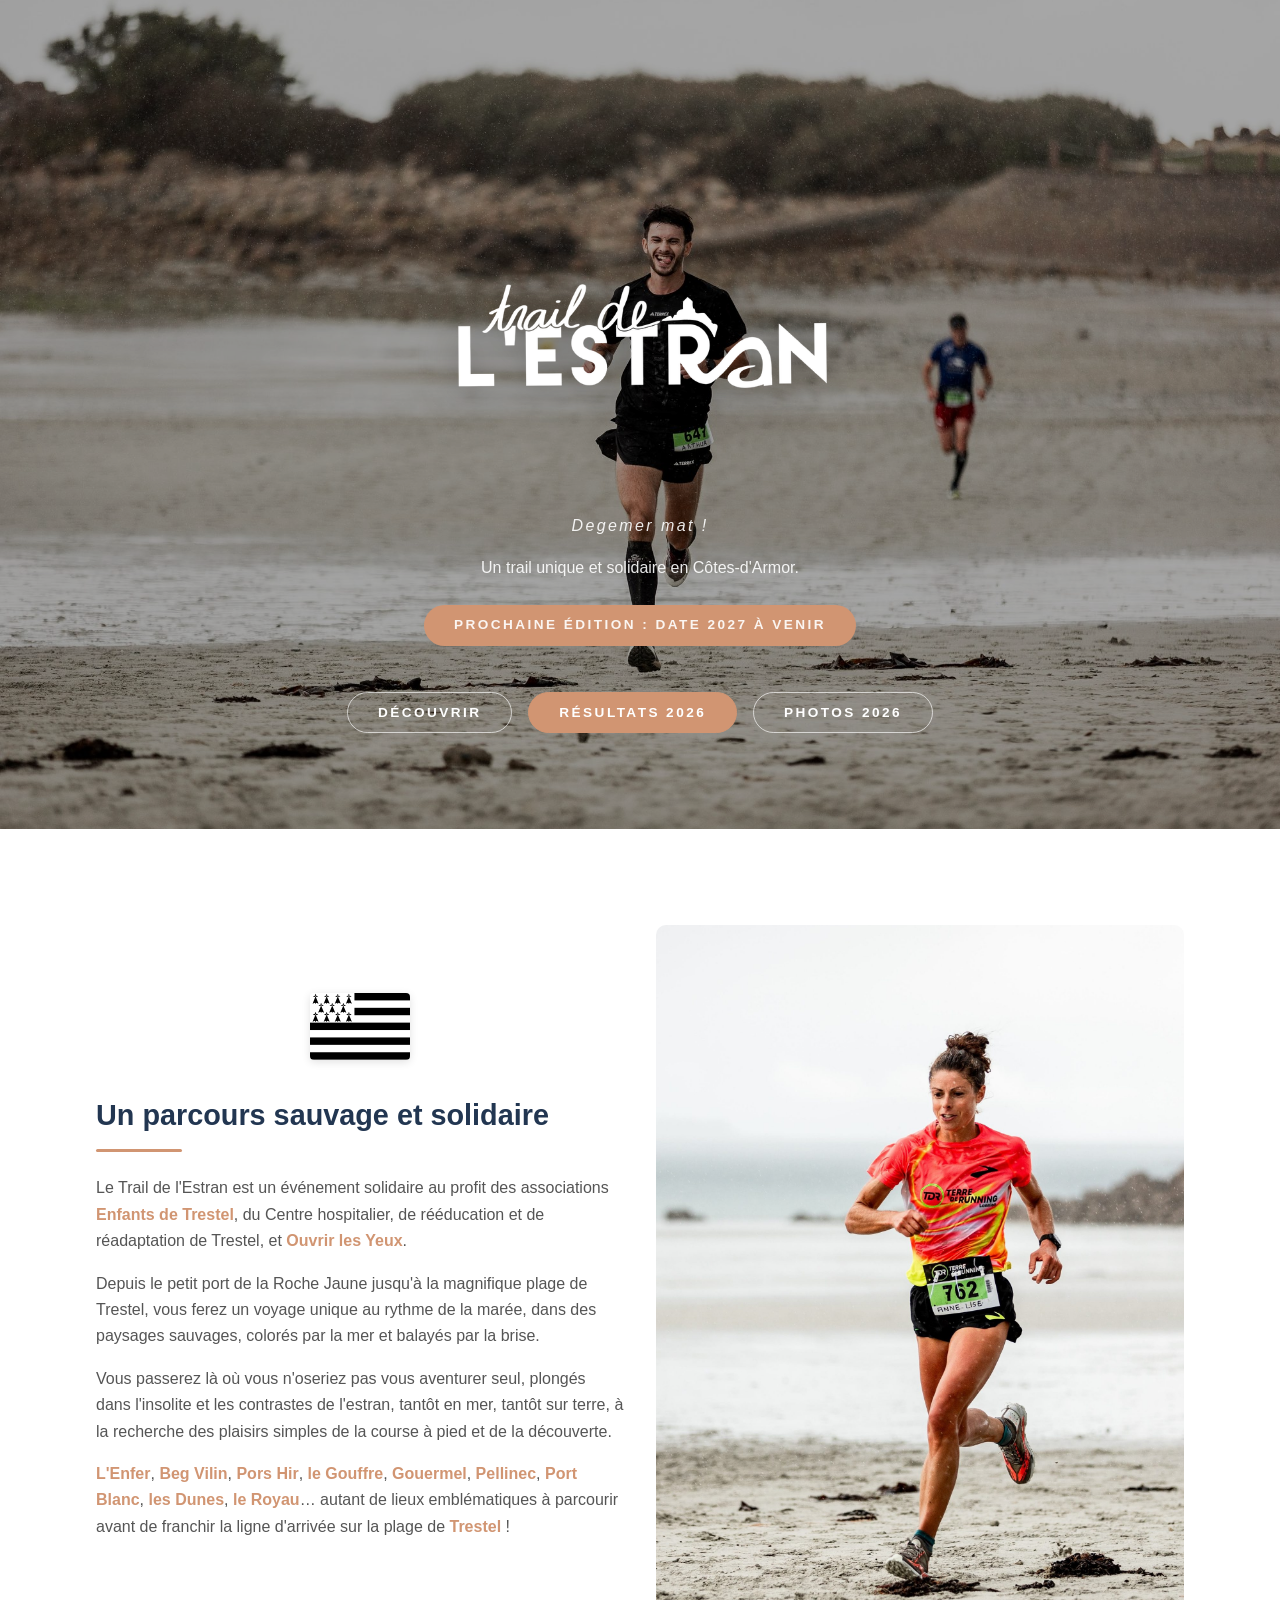
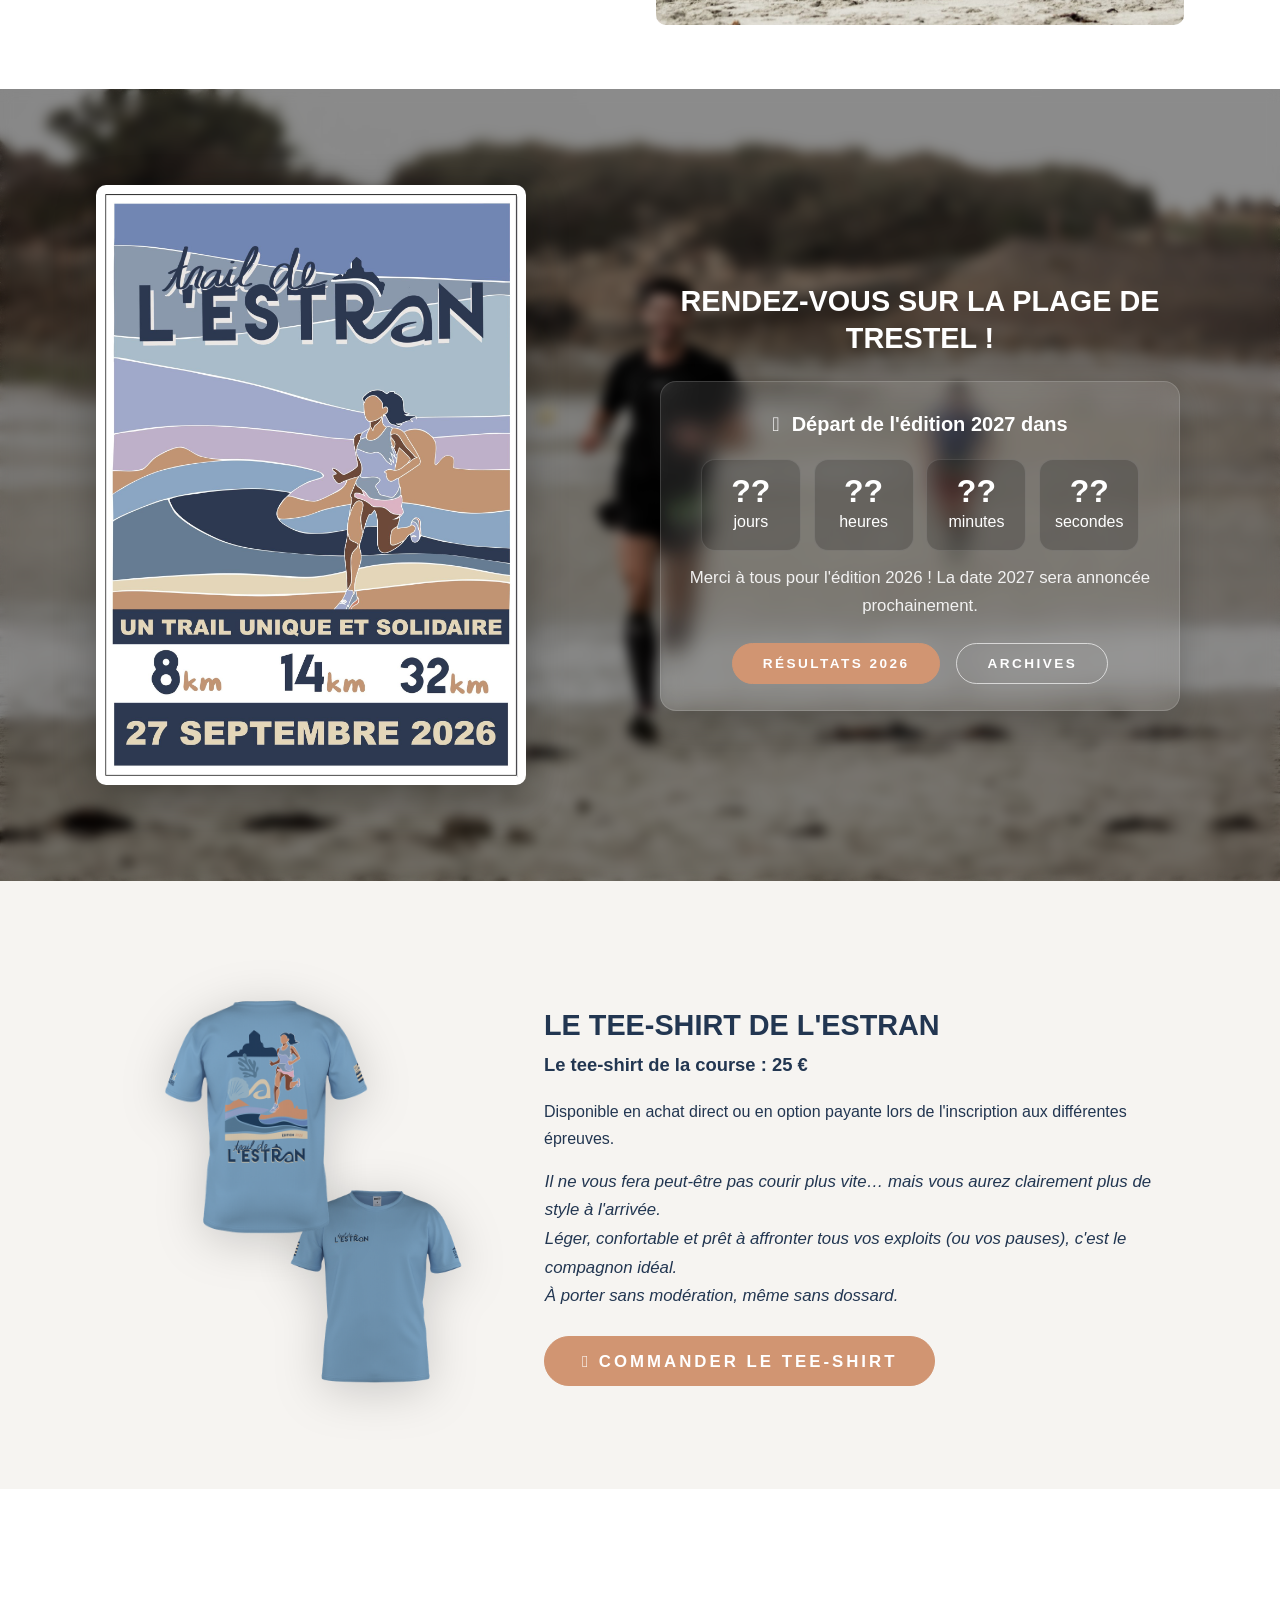
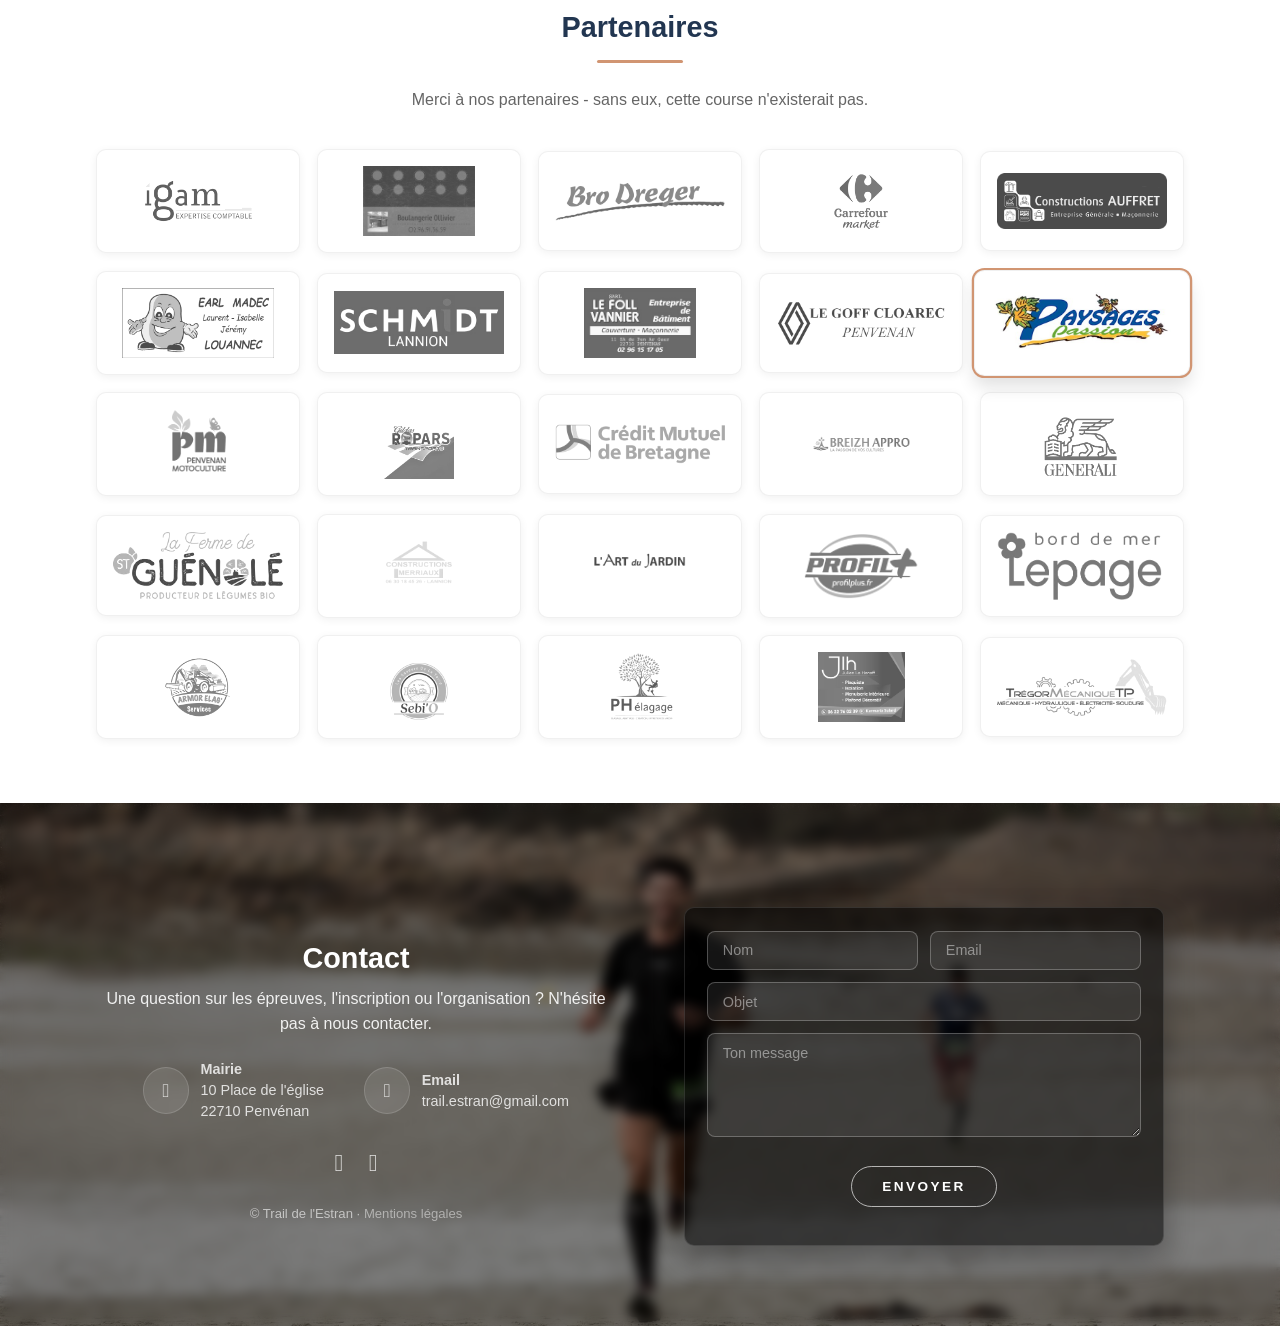
==== commit f48fbe6d: "Accueil : bouton Photos 2026 vers les archives Co-Authored-By: Claude Opus 5.5 <noreply@anthropic.co" ====
--- a/index.html
+++ b/index.html
@@ -29,6 +29,7 @@
       <ul class="actions special">
         <li><a href="#parcours" class="scrolly button">Découvrir</a></li>
         <li><a href="https://chronowest.fr/resultats/trail-de-lestran-2026/" class="button primary" target="_blank" rel="noopener">Résultats 2026</a></li>
+        <li><a href="archives.html" class="button">Photos 2026</a></li>
       </ul>
     </div>
   </section>
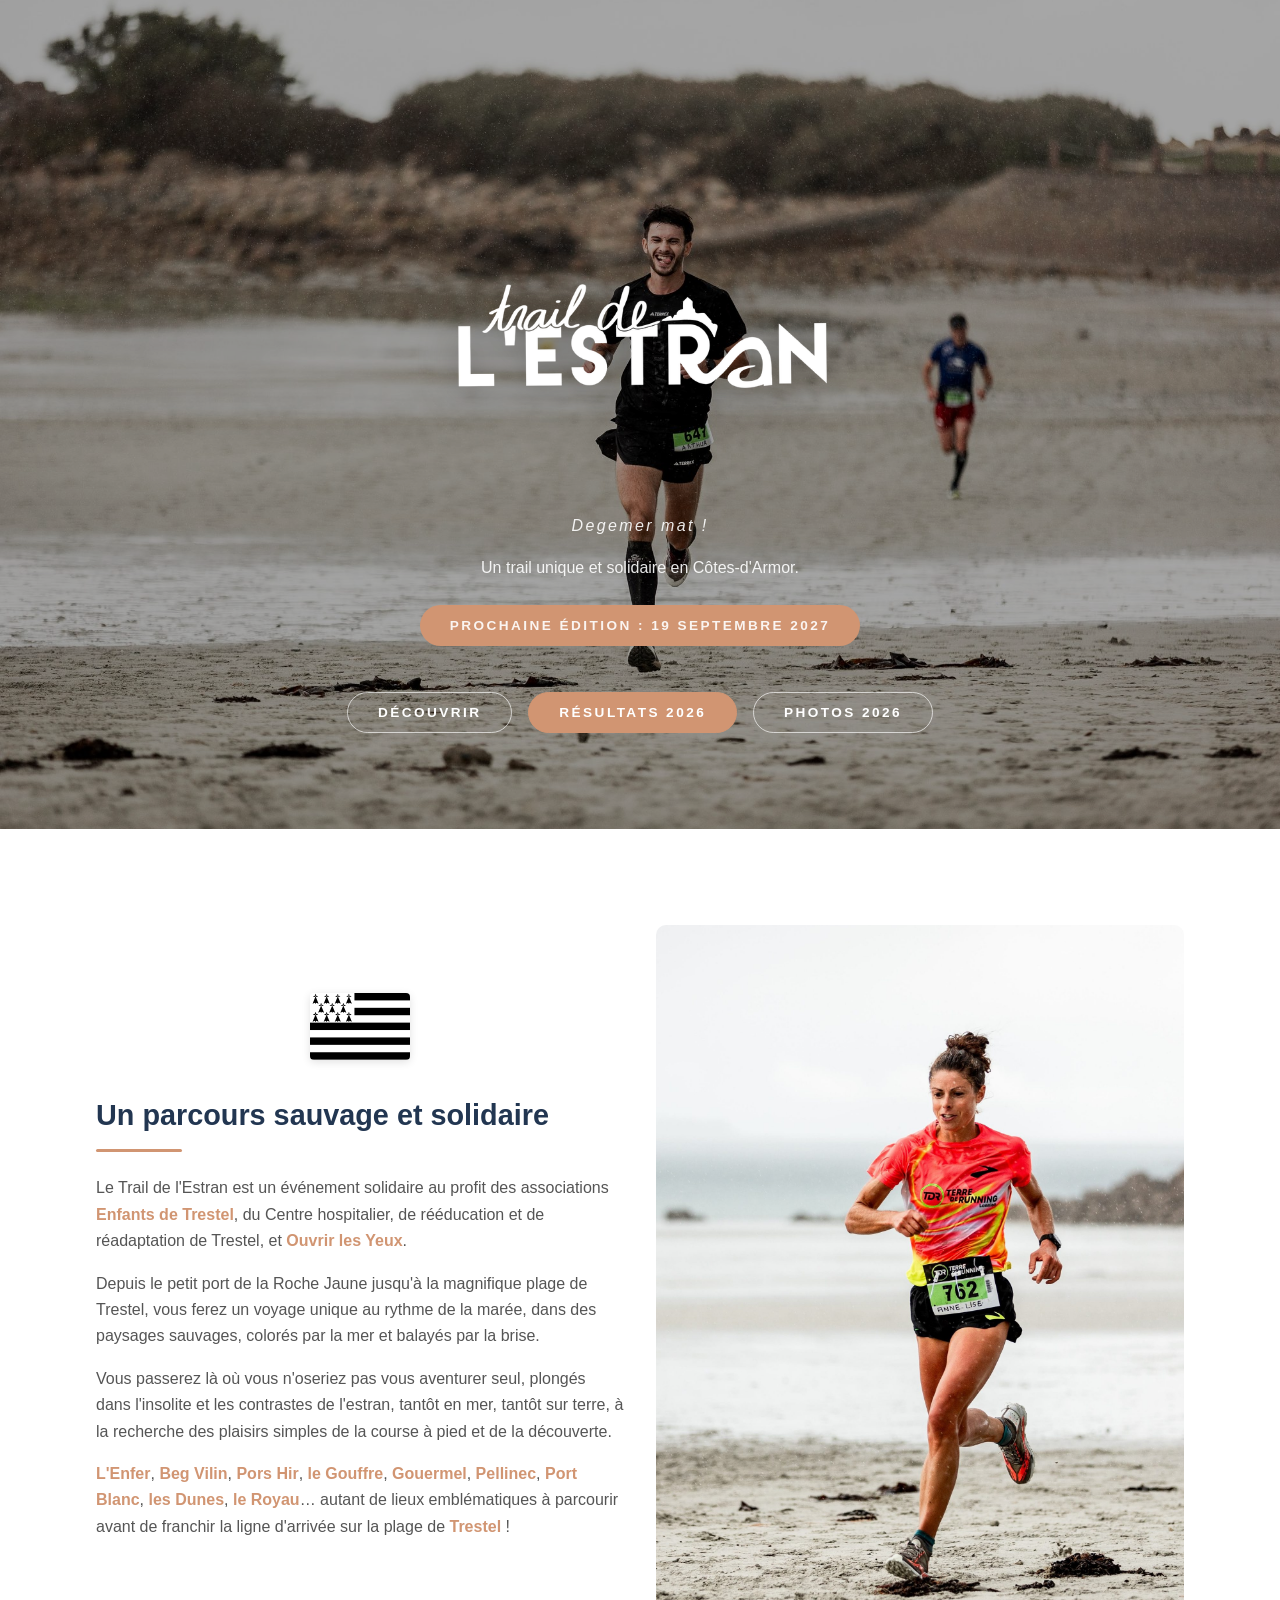
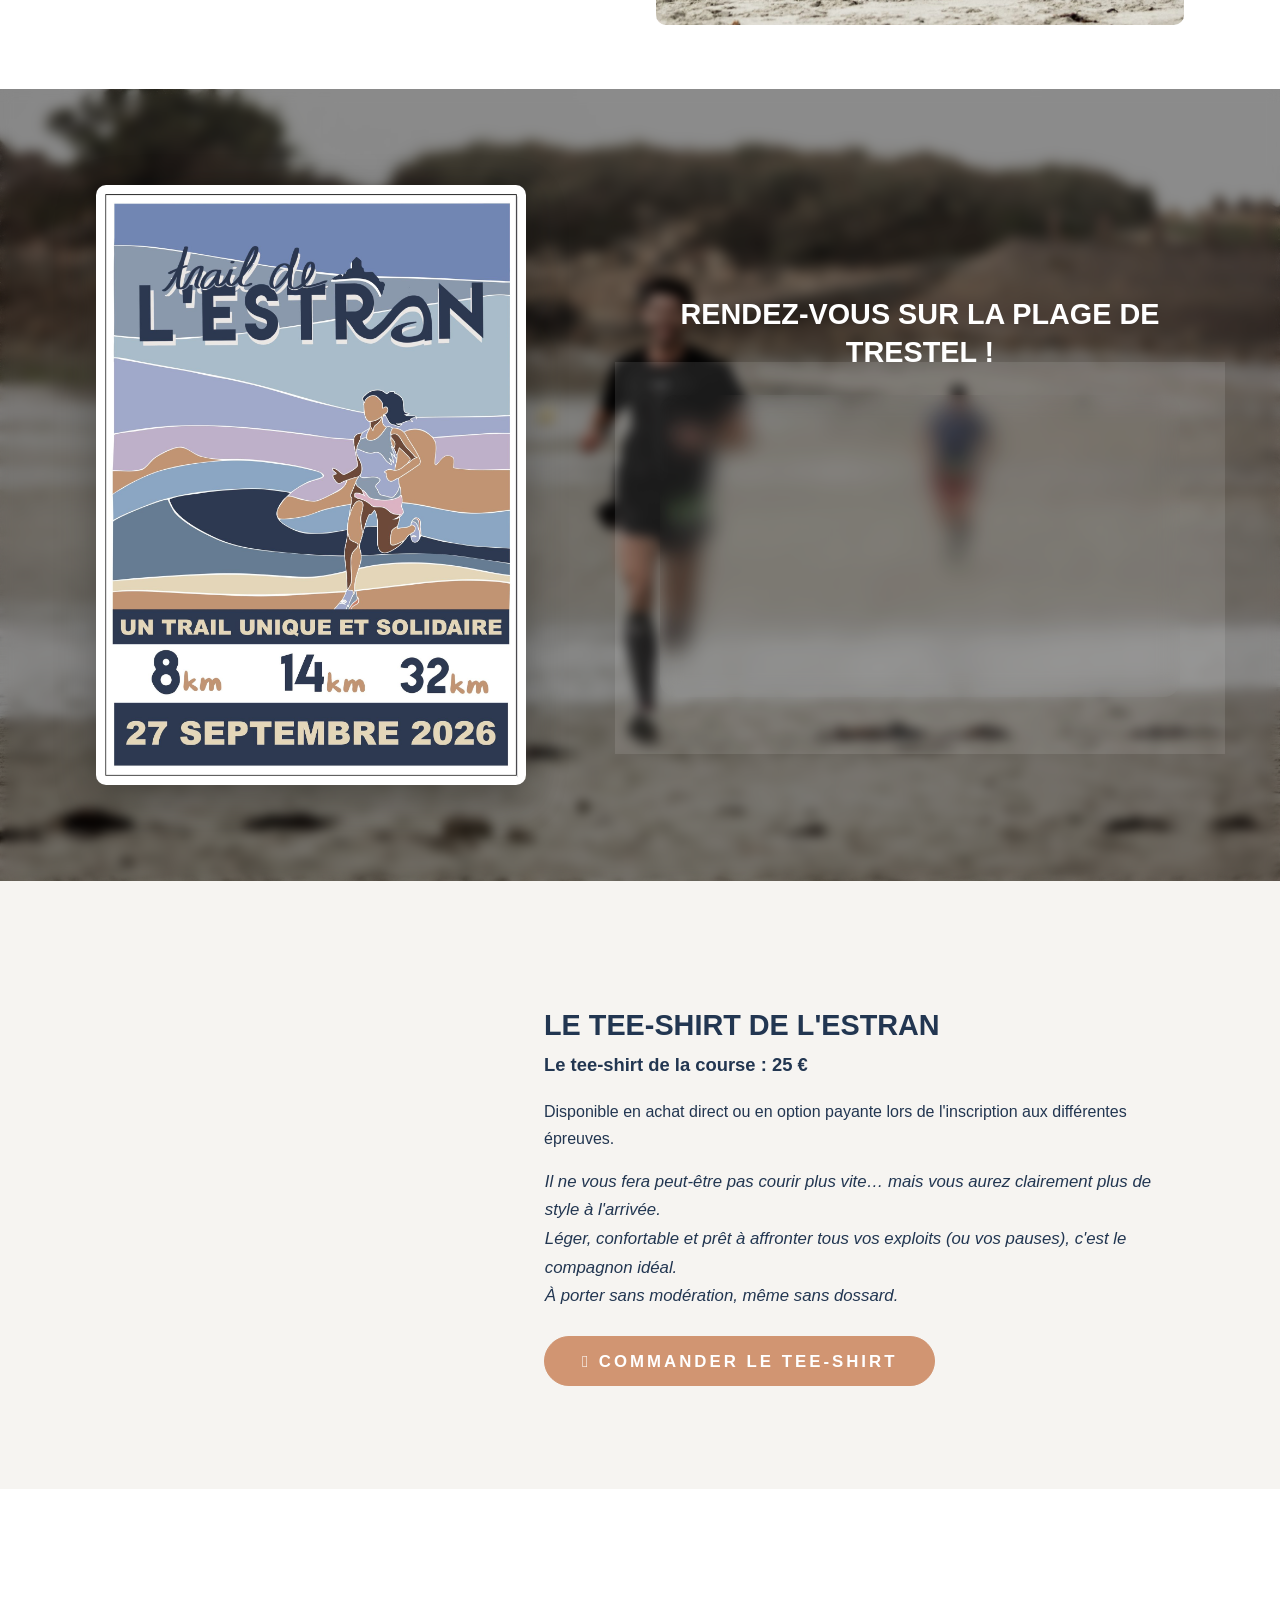
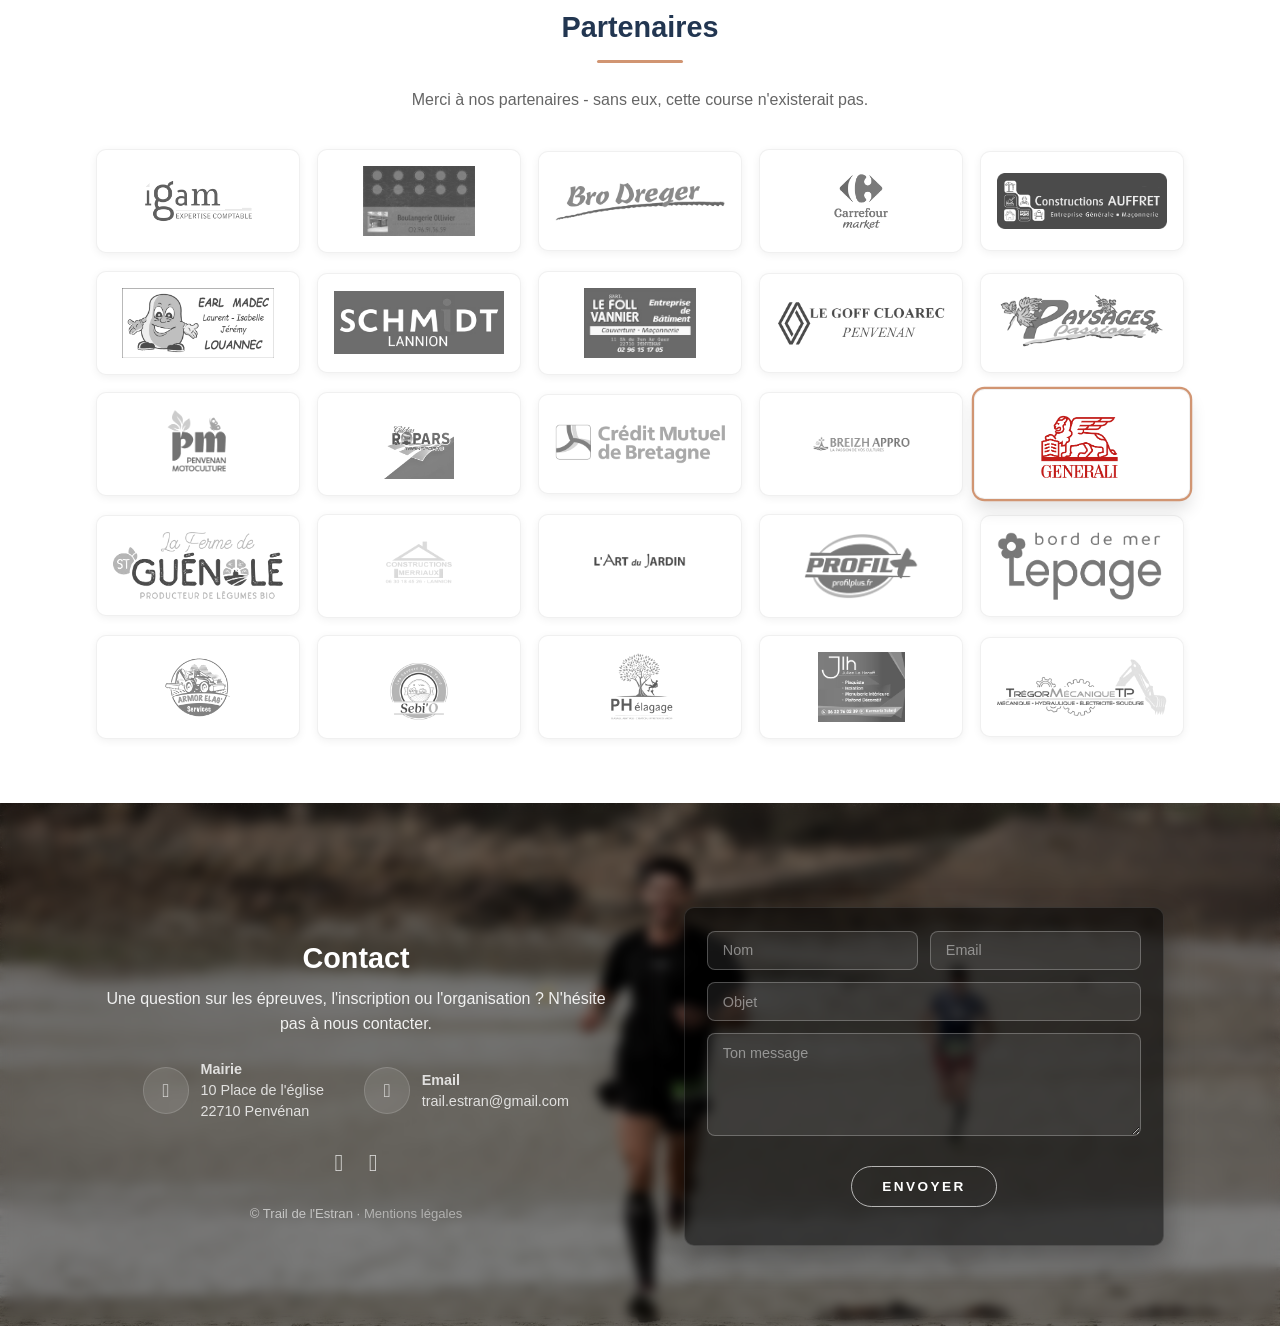
==== commit a0d94f27: "Édition 2027 : date du 19 septembre 2027 + compte à rebours relancé Co-Authored-By: Claude Opus 5.5 " ====
--- a/index.html
+++ b/index.html
@@ -24,7 +24,8 @@
       <p style="text-align: center; font-style: italic; letter-spacing: 0.15em; opacity: 1;">Degemer mat !</p>
       <p style="text-align: center;">Un trail unique et solidaire en Côtes-d'Armor.</p>
       <p class="edition-date">
-        Prochaine édition : date 2027 à venir
+        Prochaine édition :
+        <time datetime="2027-09-19">19 septembre 2027</time>
       </p>
       <ul class="actions special">
         <li><a href="#parcours" class="scrolly button">Découvrir</a></li>
@@ -113,16 +114,15 @@
           <div class="countdown-card">
             <p class="countdown-kicker">
               <span class="icon solid fa-calendar"></span>
-              Départ de l'édition 2027 dans
+              Départ dans
             </p>
-            <!-- Pour relancer le compte à rebours : ajouter data-target="AAAA-MM-JJTHH:MM:SS+02:00" sur #countdown -->
-            <div id="countdown" class="countdown">
-              <div class="unit"><span class="num" id="cd-days">??</span><span class="label">jours</span></div>
-              <div class="unit"><span class="num" id="cd-hours">??</span><span class="label">heures</span></div>
-              <div class="unit"><span class="num" id="cd-mins">??</span><span class="label">minutes</span></div>
-              <div class="unit"><span class="num" id="cd-secs">??</span><span class="label">secondes</span></div>
+            <div id="countdown" class="countdown" data-target="2027-09-19T00:00:00+02:00">
+              <div class="unit"><span class="num" id="cd-days">--</span><span class="label">jours</span></div>
+              <div class="unit"><span class="num" id="cd-hours">--</span><span class="label">heures</span></div>
+              <div class="unit"><span class="num" id="cd-mins">--</span><span class="label">minutes</span></div>
+              <div class="unit"><span class="num" id="cd-secs">--</span><span class="label">secondes</span></div>
             </div>
-            <p class="countdown-note" id="countdown-note">Merci à tous pour l'édition 2026&nbsp;! La date 2027 sera annoncée prochainement.</p>
+            <p class="countdown-note" id="countdown-note">Rendez-vous le 19 septembre 2027 sur la plage de Trestel&nbsp;!</p>
             <ul class="actions">
               <li>
                 <a href="https://chronowest.fr/resultats/trail-de-lestran-2026/" class="button primary" target="_blank" rel="noopener">
--- a/css/style.css
+++ b/css/style.css
@@ -268,6 +268,7 @@
   padding: 0;
   margin: 1.5em 0 0 0;
   display: flex;
+  flex-wrap: wrap;
   gap: 1em;
 }
 .actions.special {
@@ -376,7 +377,7 @@
 
 .page-logo-link {
   position: fixed;
-  top: 0.5em;
+  top: -4px; /* centre visuel du logo aligné sur la barre de nav */
   left: 40px !important;
   z-index: 1001;
   display: inline-block;
@@ -407,7 +408,7 @@
 #nav ul {
   display: inline-flex;
   border-radius: 0.45em;
-  padding: 0 4em;
+  padding: 0 1.5em;
   margin: 0;
   list-style: none;
   background: rgba(0, 0, 0, 0.35);
@@ -428,10 +429,10 @@
   color: rgba(255, 255, 255, 0.8);
   text-transform: uppercase;
   font-size: 0.72em;
-  letter-spacing: 0.24em;
+  letter-spacing: 0.14em;
   height: 3.8em;
   line-height: 3.8em;
-  padding: 0 1em;
+  padding: 0 0.85em;
   white-space: nowrap;
   border-bottom: none;
   transition: color 0.25s ease;
@@ -614,9 +615,9 @@
   font-size: 0.85em;
   letter-spacing: 0.18em;
   text-transform: uppercase;
-  padding: 0 2.2em;
-  height: 3em;
-  line-height: 3em;
+  padding: 0.8em 2.2em;
+  line-height: 1.4;
+  max-width: 100%;
   border-radius: 999px;
   background: var(--almond);
 }
@@ -2583,17 +2584,8 @@
   }
 }
 
-@media screen and (max-width: 736px) {
-  body {
-    font-size: 15px;
-  }
-  .page-logo-link {
-    top: 0.5em;
-    left: 2.5em;
-  }
-  .page-logo {
-    width: 80px;
-  }
+/* Menu hamburger dès que la barre ne tient plus à côté du logo */
+@media screen and (max-width: 1340px) {
   /* Hamburger visible */
   .nav-toggle {
     display: block;
@@ -2665,6 +2657,19 @@
   #nav li.nav-page-active a {
     background: rgba(255, 255, 255, 0.12);
   }
+}
+
+@media screen and (max-width: 736px) {
+  body {
+    font-size: 15px;
+  }
+  .page-logo-link {
+    top: -4px;
+    left: 2.5em;
+  }
+  .page-logo {
+    width: 80px;
+  }
 
   #header {
     padding: 8em 0 4em 0;
@@ -2791,4 +2796,29 @@
   .countdown .unit {
     min-width: 70px;
   }
-}
+  .edition-date {
+    padding: 0.8em 1.4em;
+    letter-spacing: 0.12em;
+    border-radius: 1.6em;
+  }
+  /* Boutons de l'accueil empilés, même largeur */
+  #header .actions,
+  .section-event .actions {
+    flex-direction: column;
+    align-items: center;
+    gap: 0.8em;
+  }
+  #header .actions li,
+  .section-event .actions li {
+    width: 100%;
+    max-width: 280px;
+  }
+  #header .actions .button,
+  .section-event .actions .button {
+    display: block;
+    width: 100%;
+    padding: 0 1em;
+    text-align: center;
+    letter-spacing: 0.12em;
+  }
+}
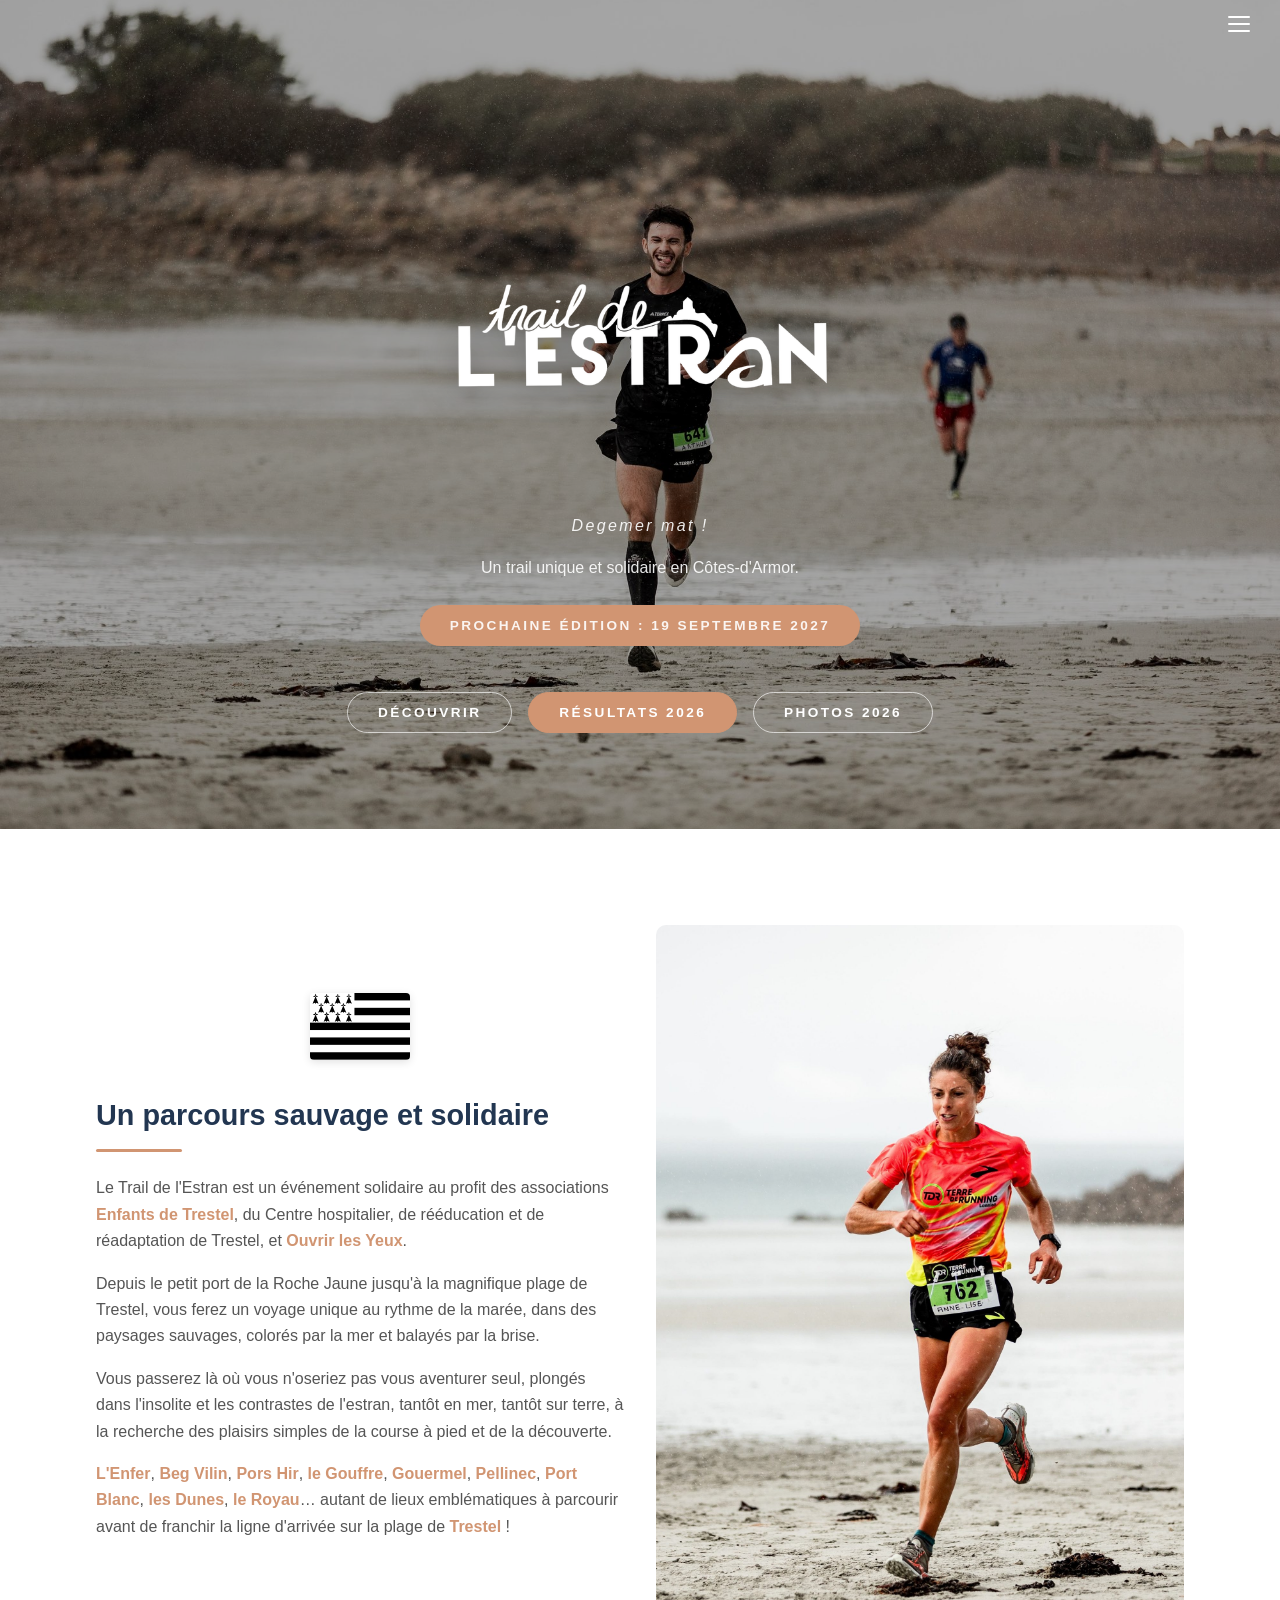
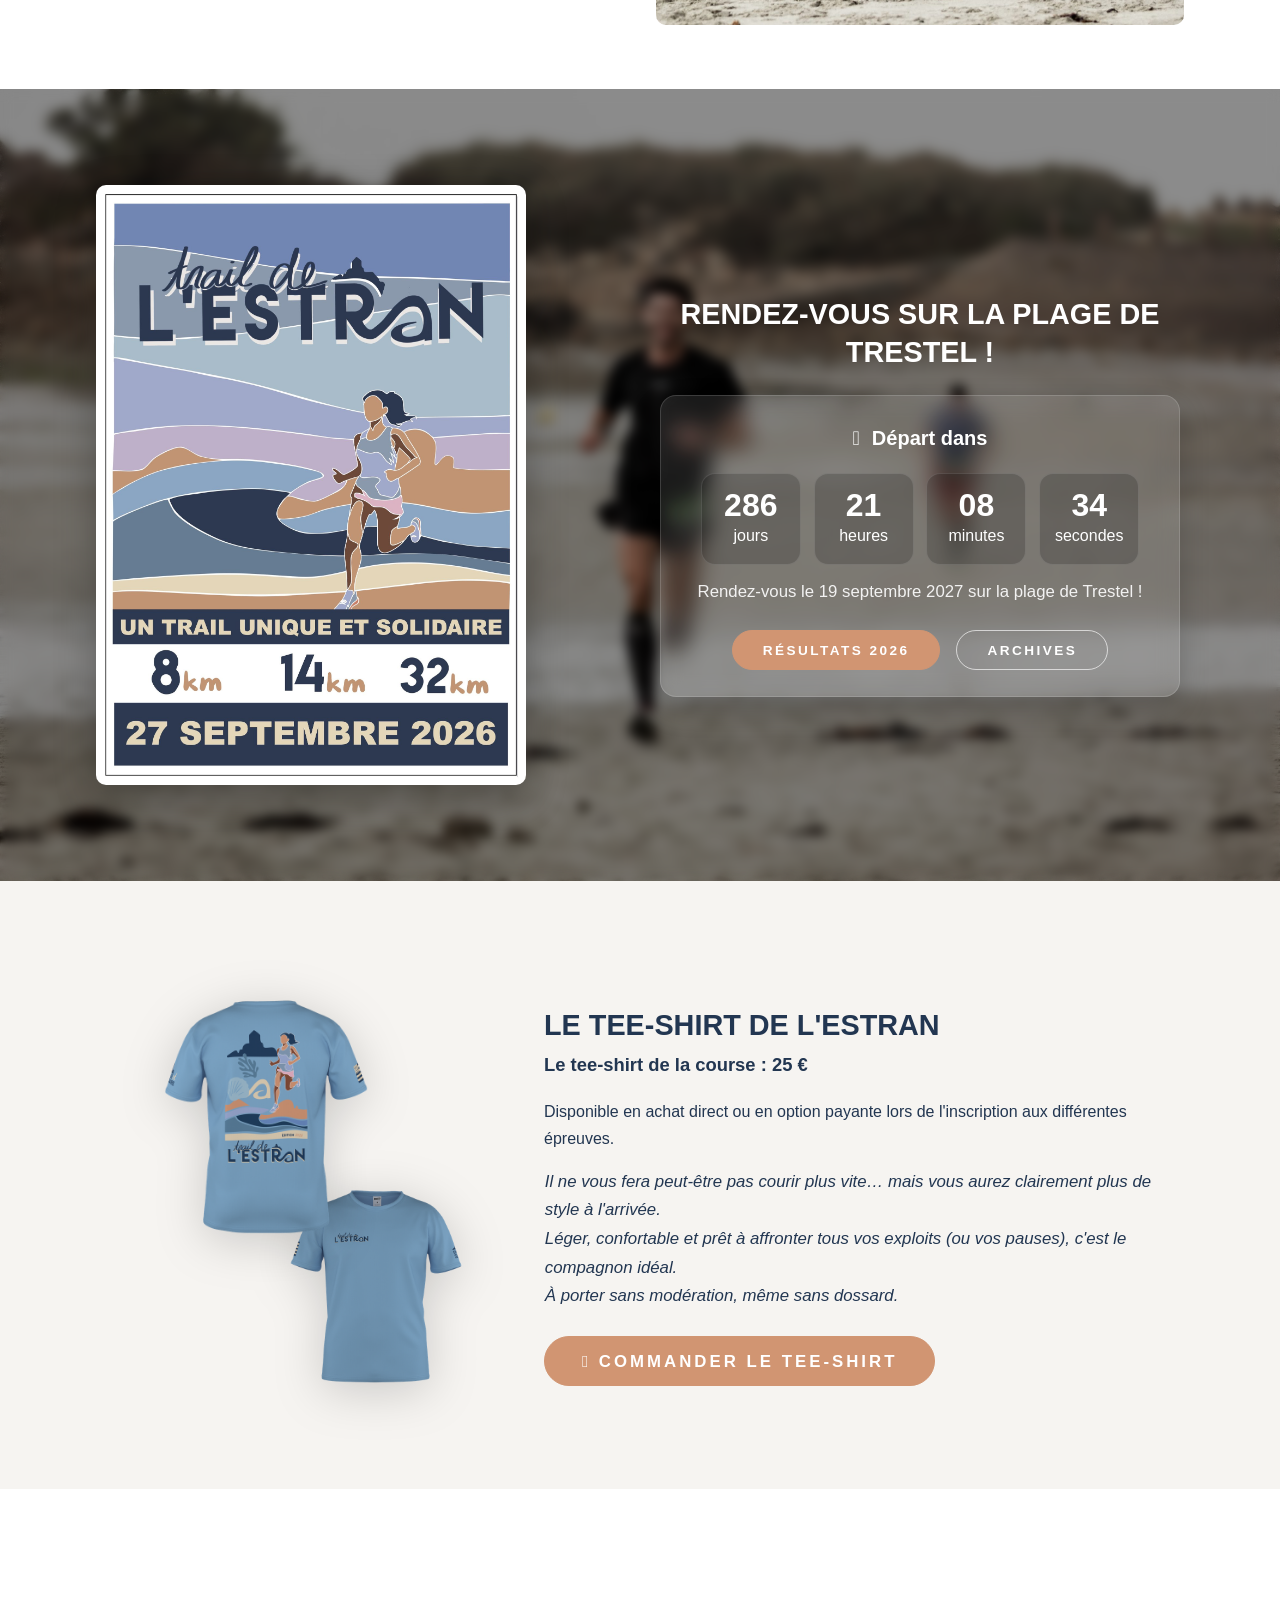
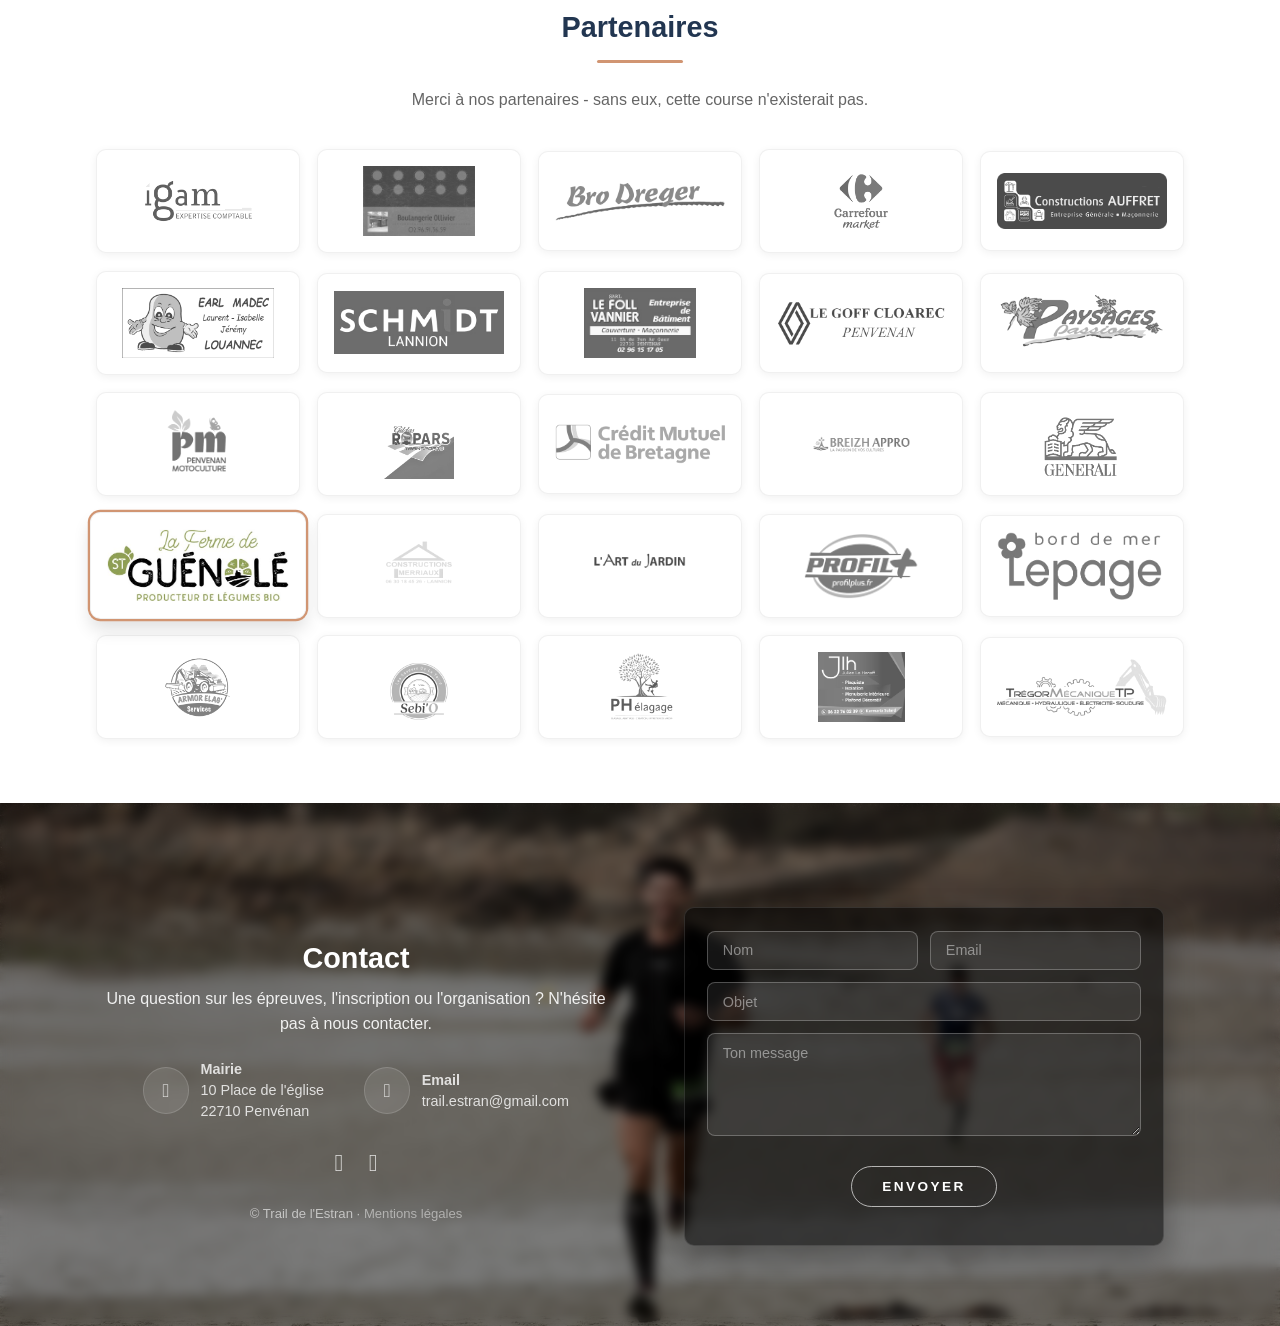
==== commit 3e373fa9: "URLs sans .html + fond de carte Plan IGN (remplace CARTO qui demande une clé API) Co-Authored-By: Cl" ====
--- a/index.html
+++ b/index.html
@@ -30,7 +30,7 @@
       <ul class="actions special">
         <li><a href="#parcours" class="scrolly button">Découvrir</a></li>
         <li><a href="https://chronowest.fr/resultats/trail-de-lestran-2026/" class="button primary" target="_blank" rel="noopener">Résultats 2026</a></li>
-        <li><a href="archives.html" class="button">Photos 2026</a></li>
+        <li><a href="archives" class="button">Photos 2026</a></li>
       </ul>
     </div>
   </section>
@@ -130,7 +130,7 @@
                 </a>
               </li>
               <li>
-                <a href="archives.html" class="button">
+                <a href="archives" class="button">
                   Archives
                 </a>
               </li>
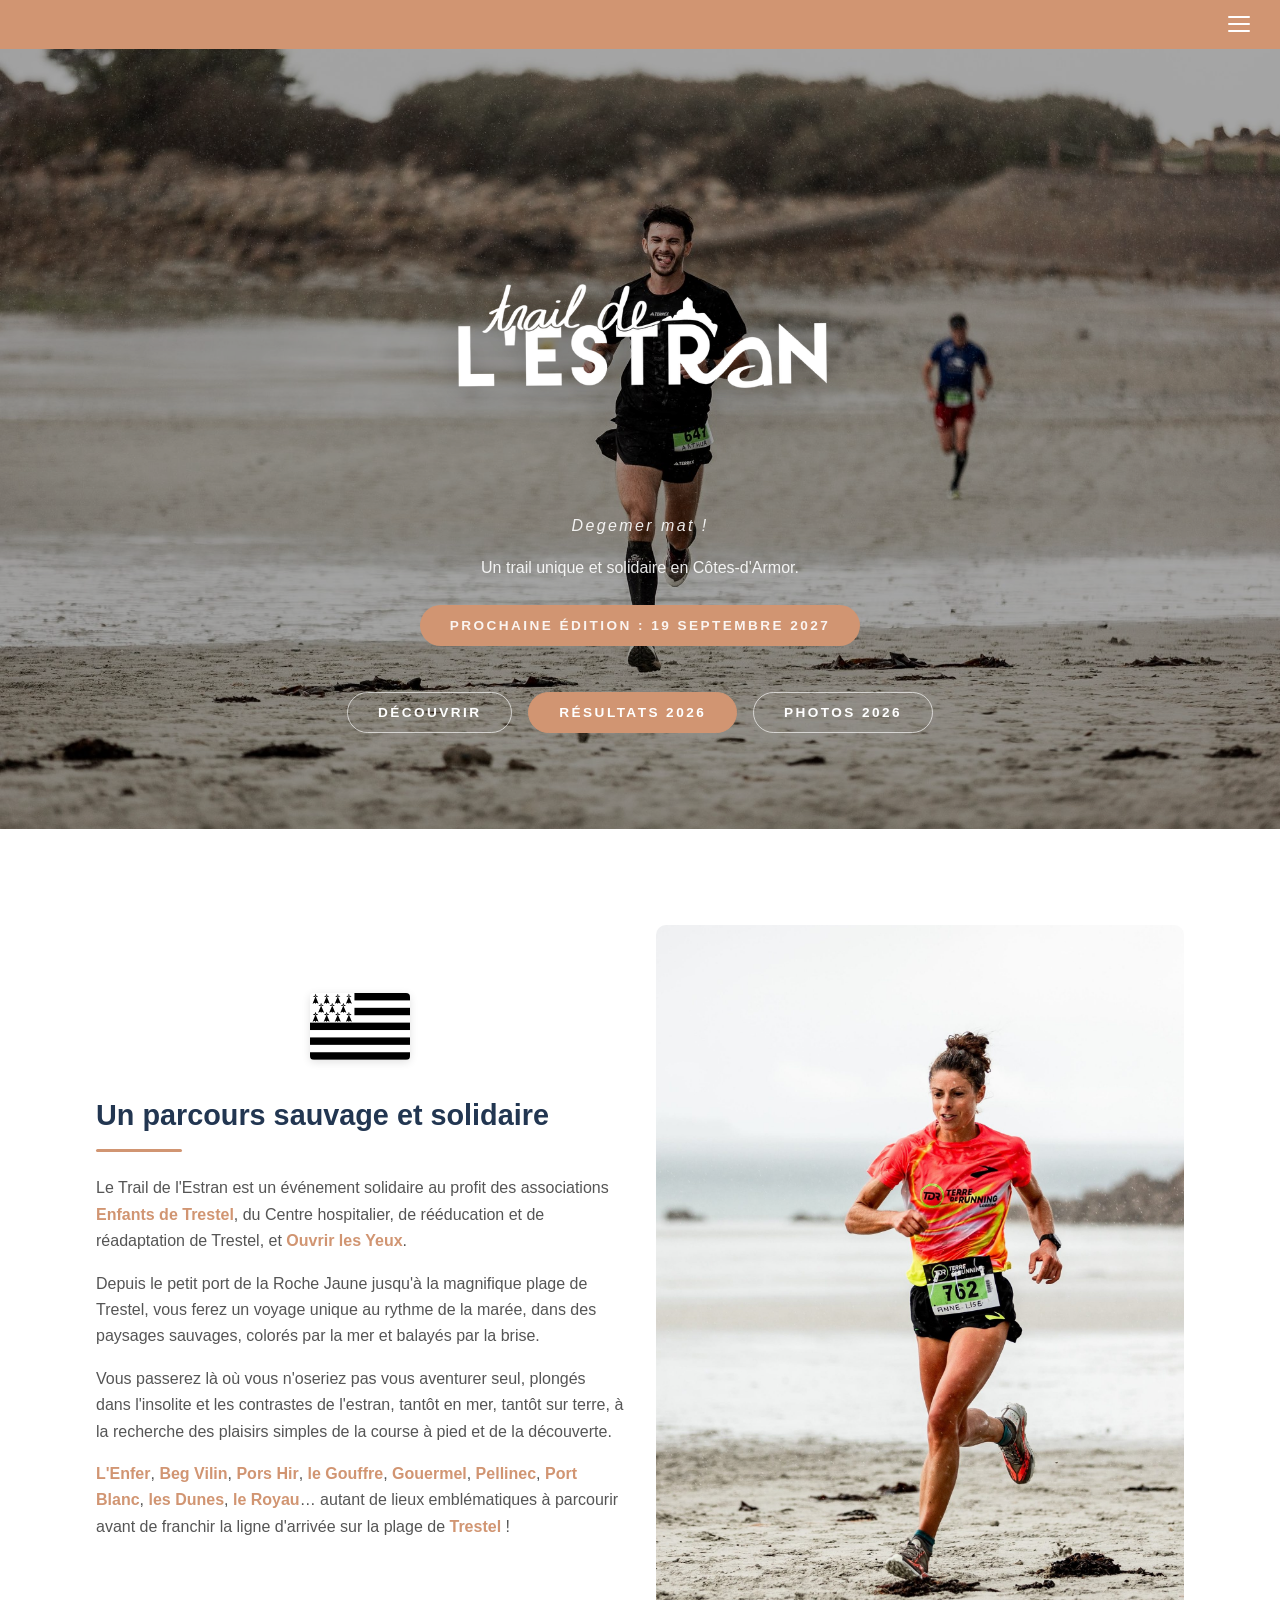
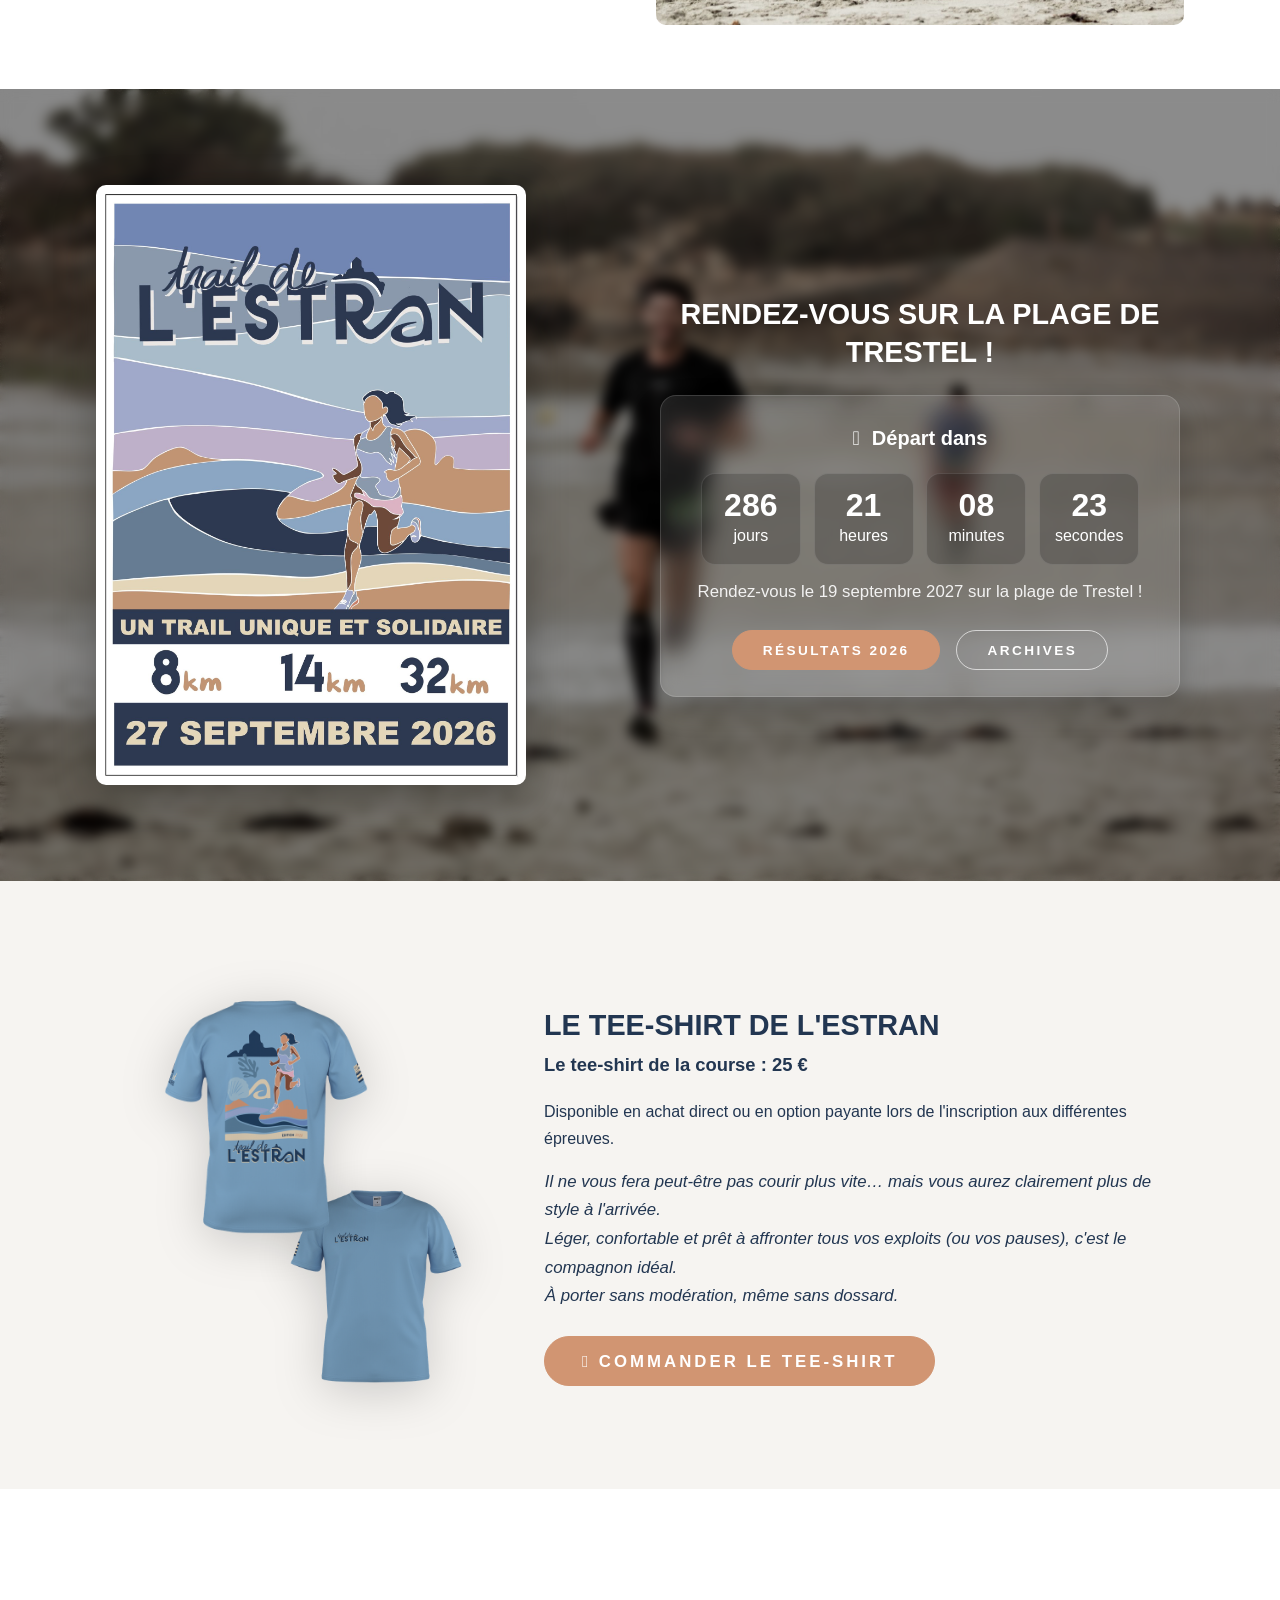
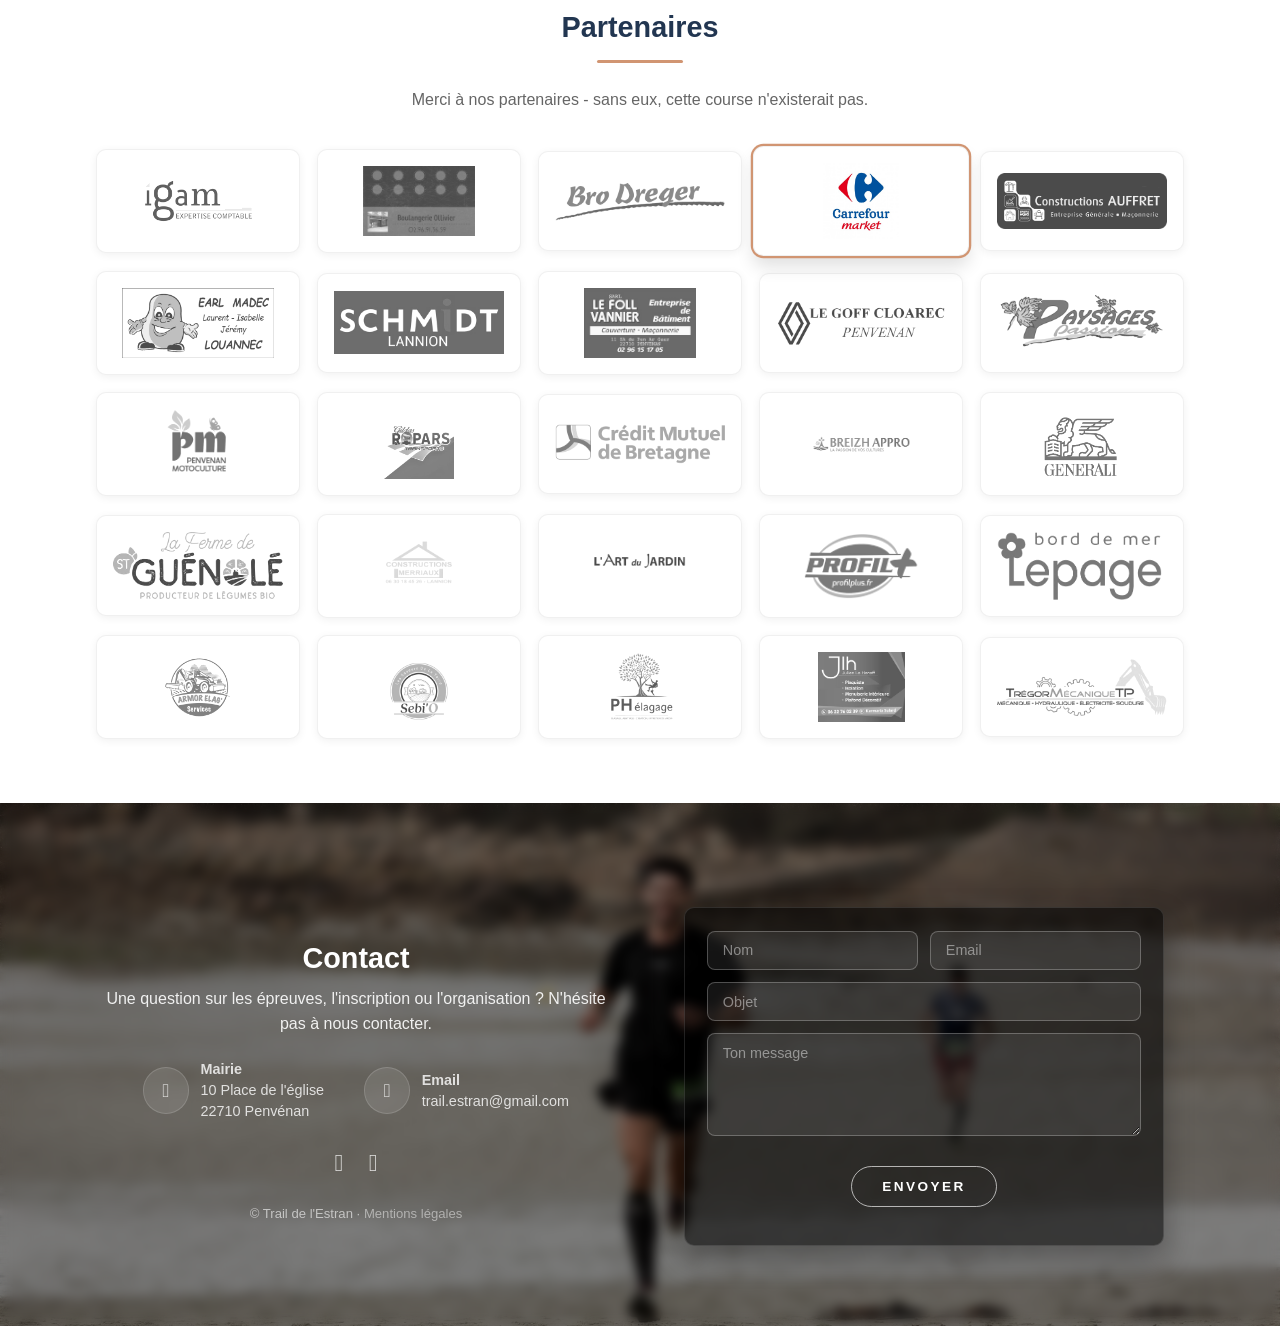
==== commit fb60d2c7: "Cache-busting (?v=) sur CSS/JS pour forcer le rechargement de maps.js et co Co-Authored-By: Claude O" ====
--- a/index.html
+++ b/index.html
@@ -7,7 +7,7 @@
   <meta name="description"
     content="Le Trail de l'Estran est une course nature unique en Côtes-d'Armor, entre terre et mer, sur l'estran breton.">
   <meta name="viewport" content="width=device-width, initial-scale=1">
-  <link rel="stylesheet" href="css/style.css">
+  <link rel="stylesheet" href="css/style.css?v=20260930">
 </head>
 
 <body class="is-preload" data-page="index">
@@ -239,9 +239,9 @@
   <section id="footer"></section>
 
   <!-- Scripts -->
-  <script src="components/nav.js"></script>
-  <script src="components/footer.js"></script>
-  <script src="js/site.js"></script>
+  <script src="components/nav.js?v=20260930"></script>
+  <script src="components/footer.js?v=20260930"></script>
+  <script src="js/site.js?v=20260930"></script>
 
 </body>
 
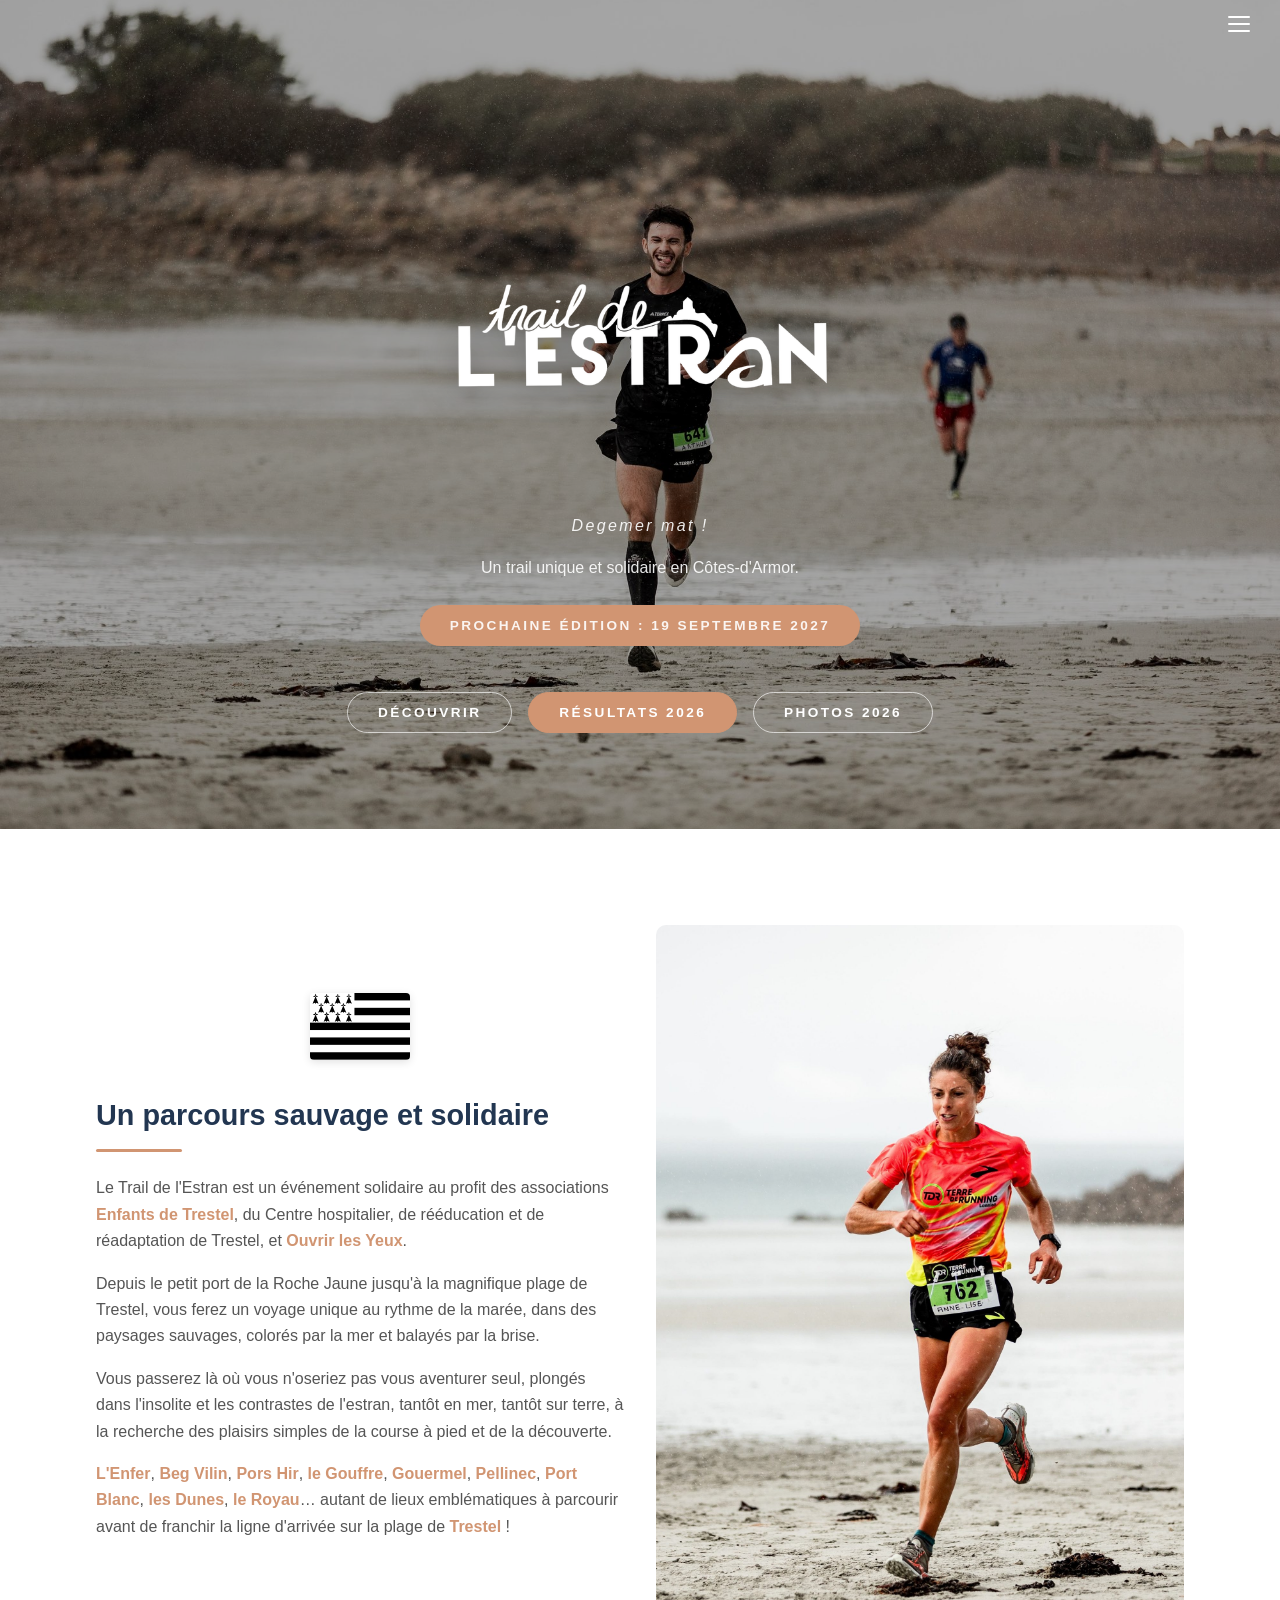
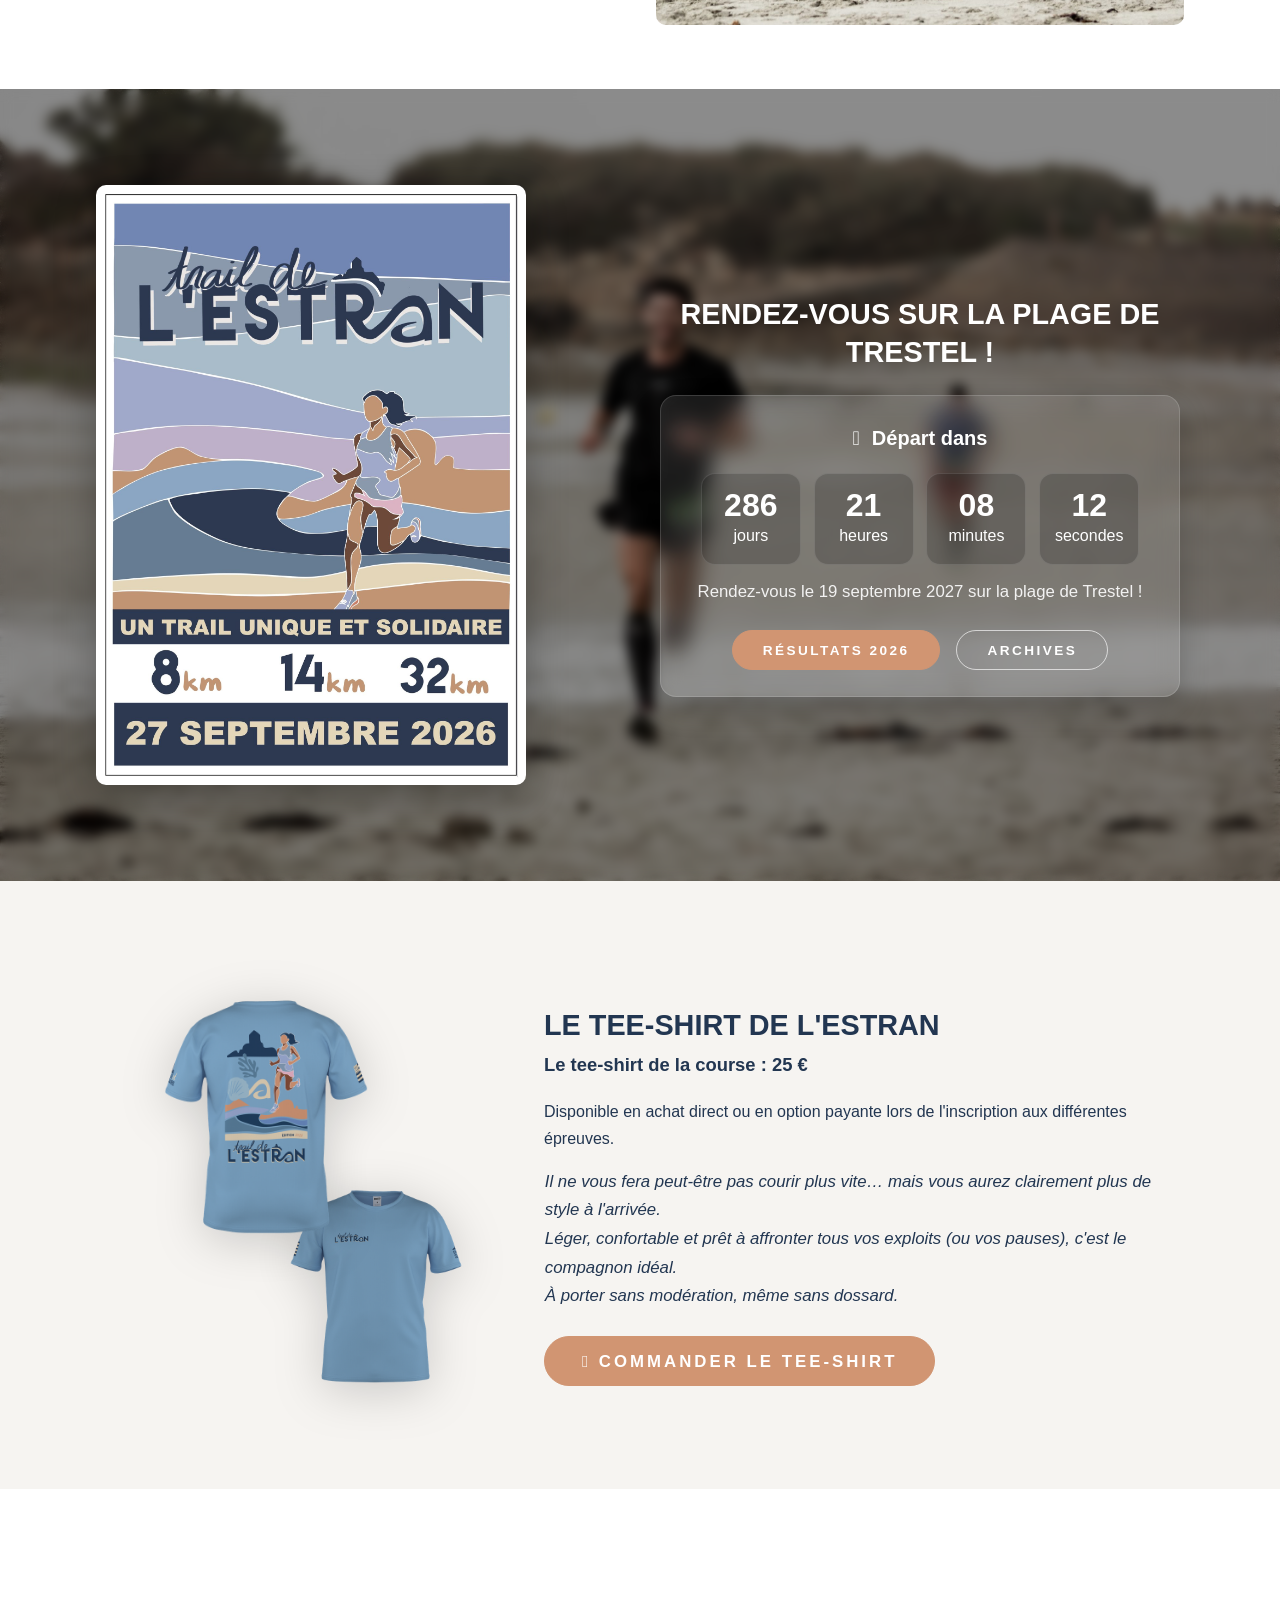
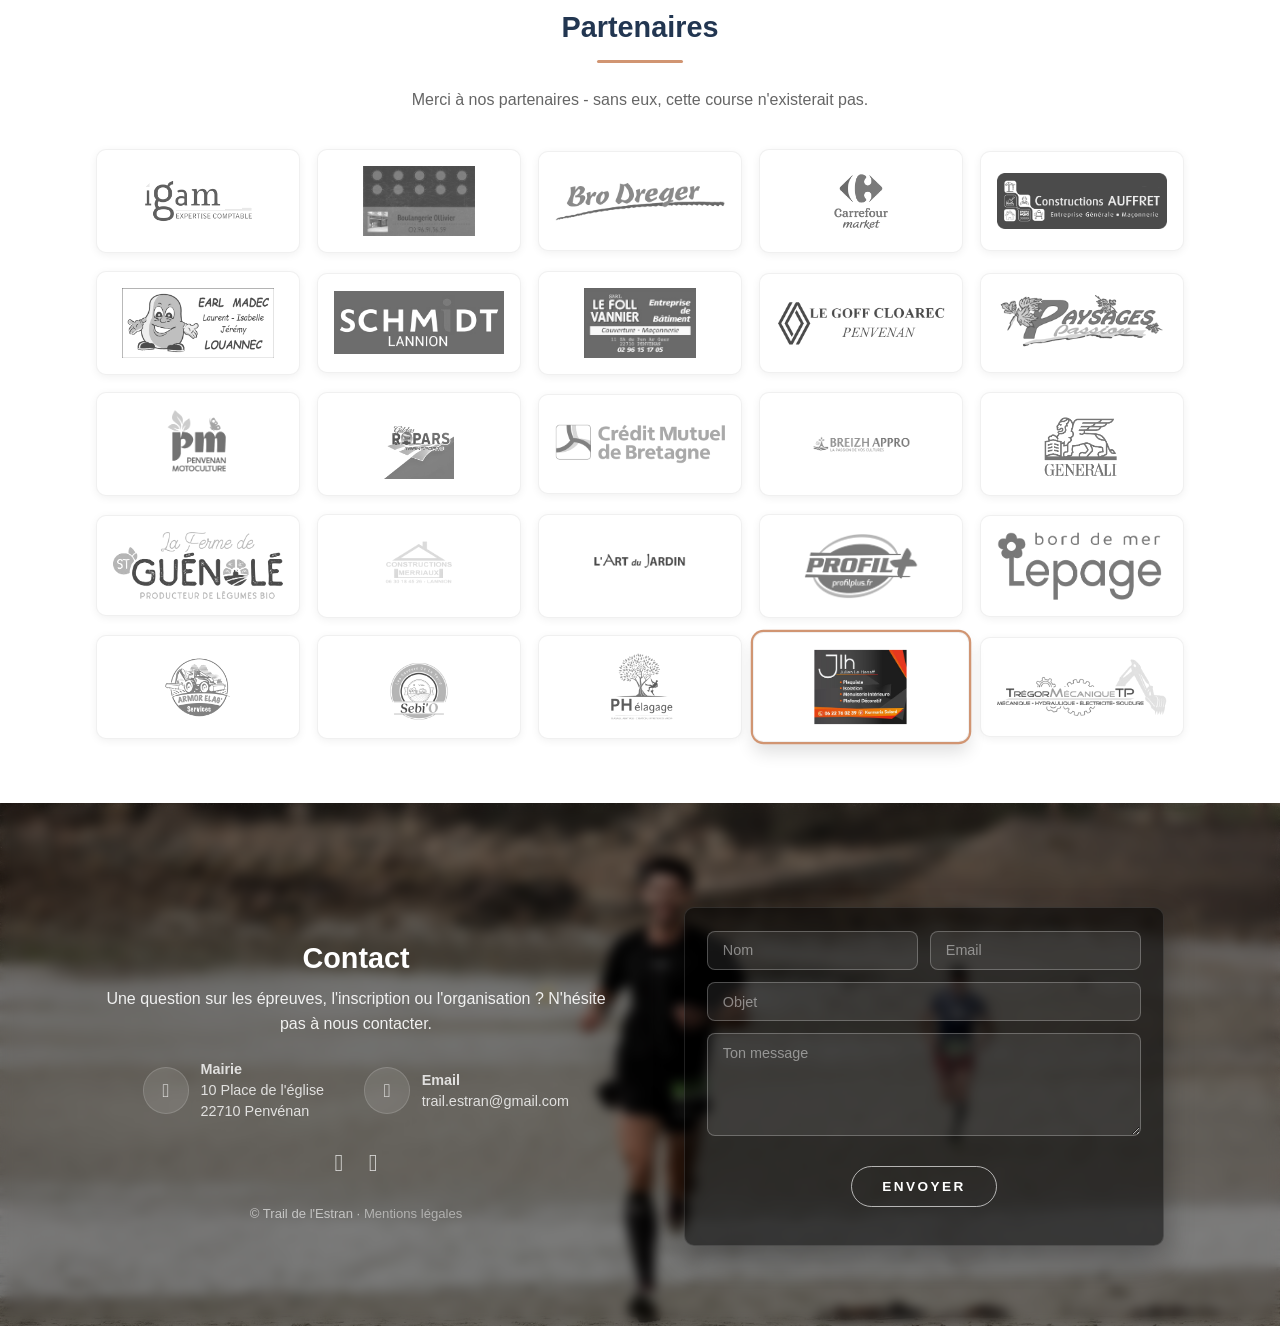
==== commit 3ceb3841: "Cartes : fond IGN adouci + contour foncé sous les tracés GPX Co-Authored-By: Claude Opus 5.5 <norepl" ====
--- a/index.html
+++ b/index.html
@@ -7,7 +7,7 @@
   <meta name="description"
     content="Le Trail de l'Estran est une course nature unique en Côtes-d'Armor, entre terre et mer, sur l'estran breton.">
   <meta name="viewport" content="width=device-width, initial-scale=1">
-  <link rel="stylesheet" href="css/style.css?v=20260930">
+  <link rel="stylesheet" href="css/style.css?v=2026093002">
 </head>
 
 <body class="is-preload" data-page="index">
@@ -239,9 +239,9 @@
   <section id="footer"></section>
 
   <!-- Scripts -->
-  <script src="components/nav.js?v=20260930"></script>
-  <script src="components/footer.js?v=20260930"></script>
-  <script src="js/site.js?v=20260930"></script>
+  <script src="components/nav.js?v=2026093002"></script>
+  <script src="components/footer.js?v=2026093002"></script>
+  <script src="js/site.js?v=2026093002"></script>
 
 </body>
 
--- a/css/style.css
+++ b/css/style.css
@@ -2822,3 +2822,8 @@
     letter-spacing: 0.12em;
   }
 }
+
+/* Fond de carte Plan IGN adouci (tracés GPX plus lisibles) */
+.leaflet-tile-pane {
+  filter: saturate(0.4) brightness(1.06) contrast(0.9);
+}
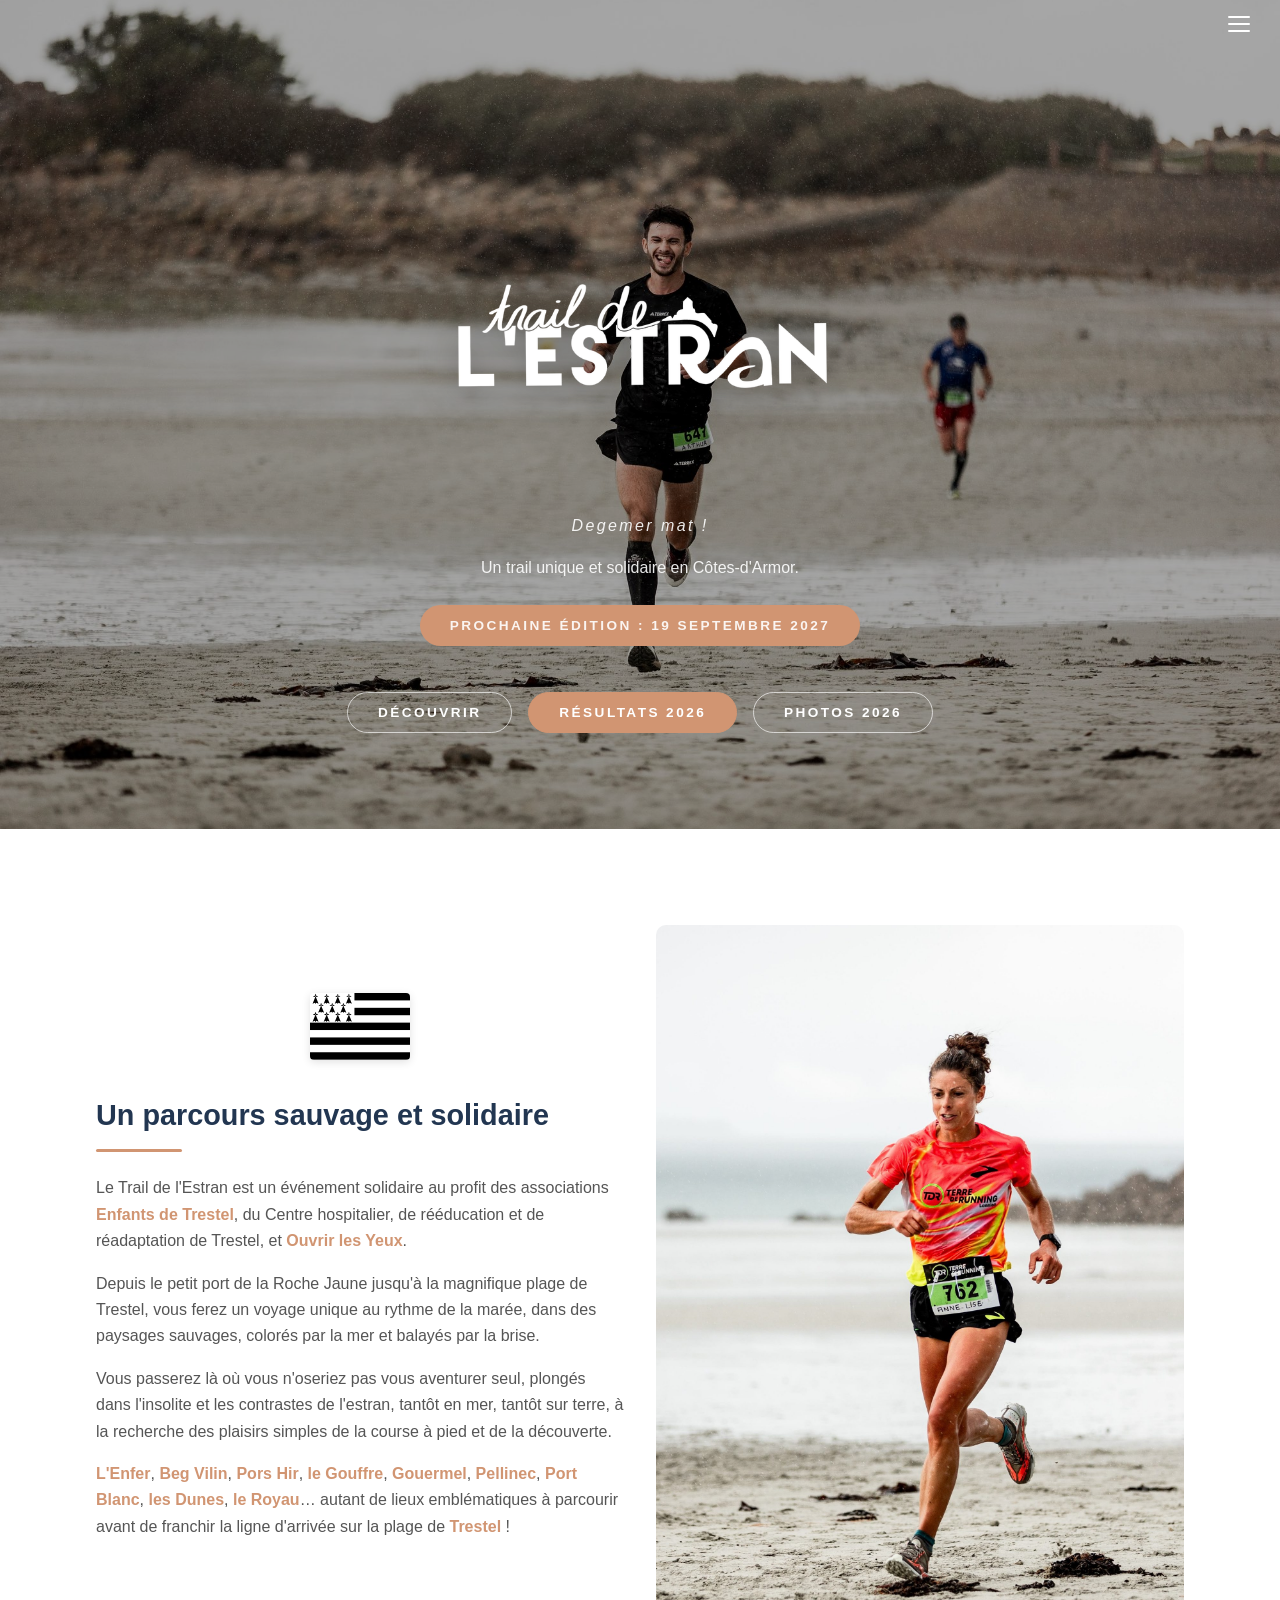
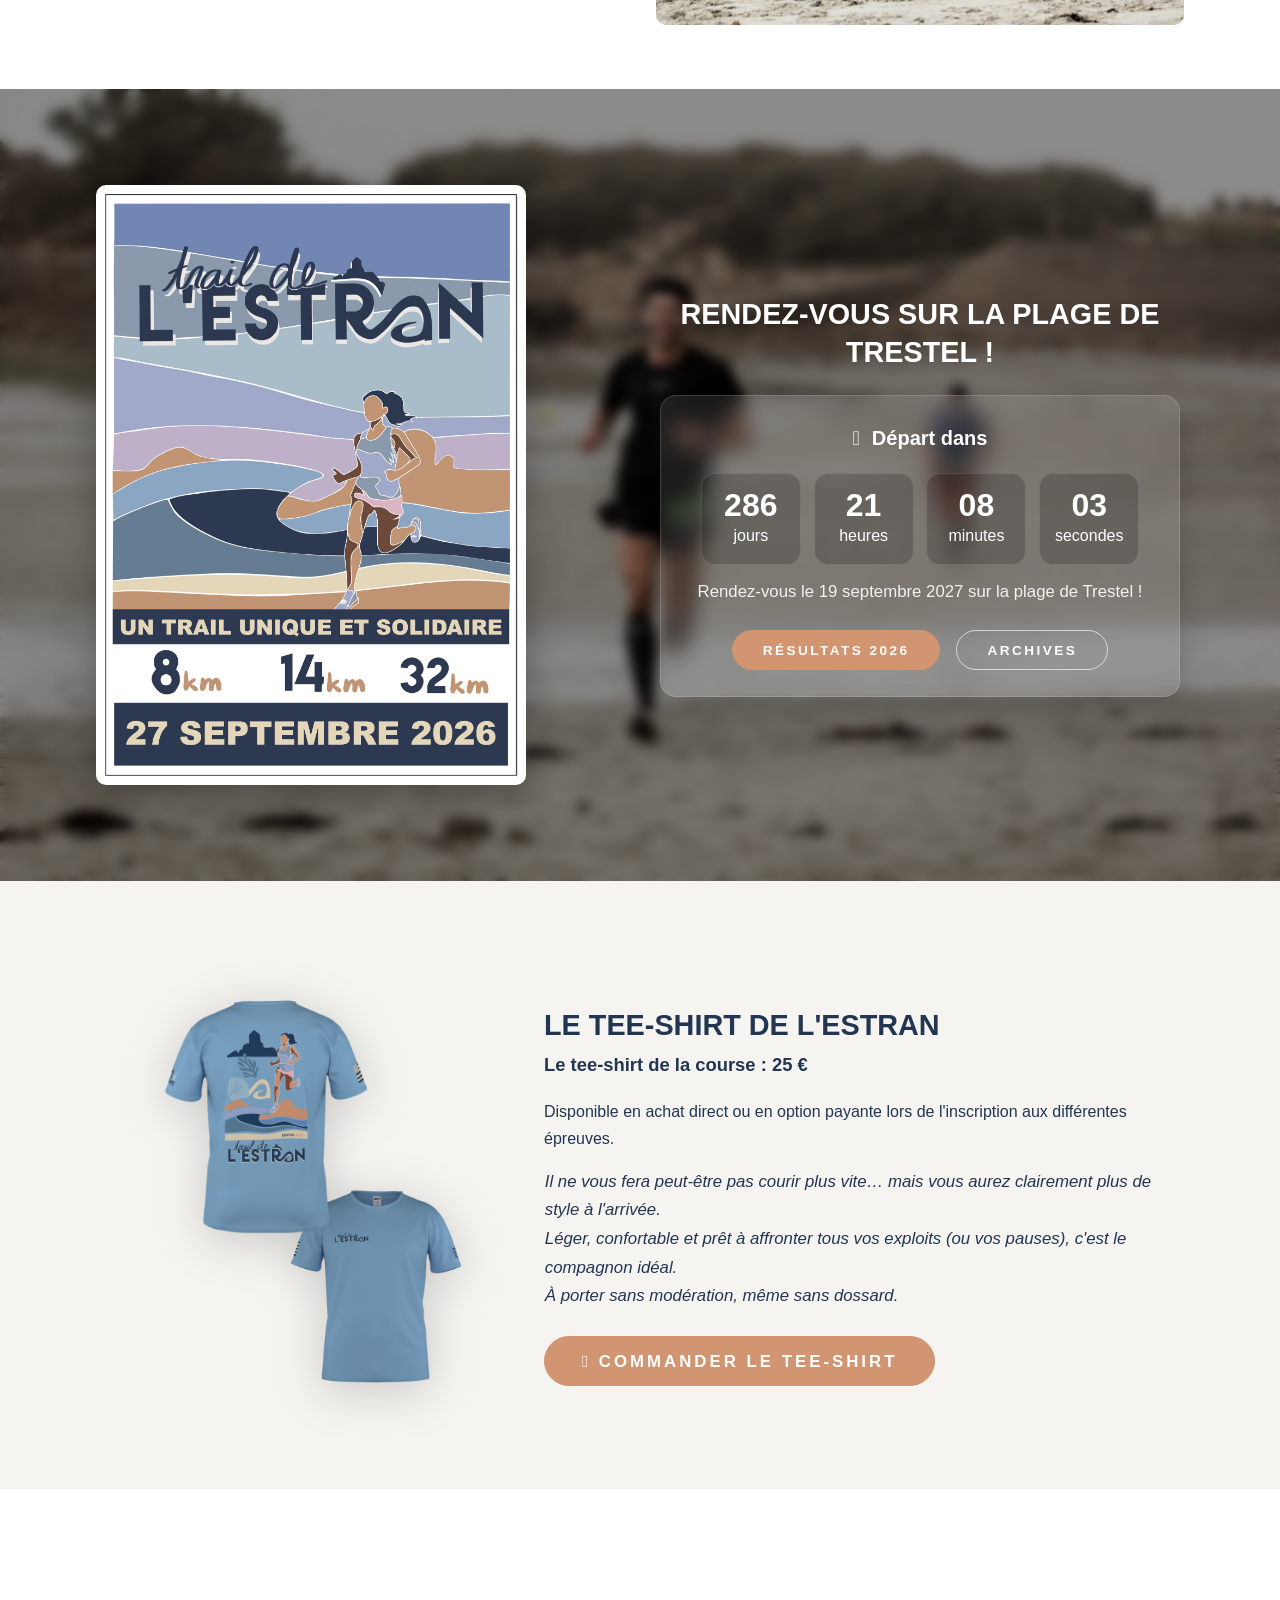
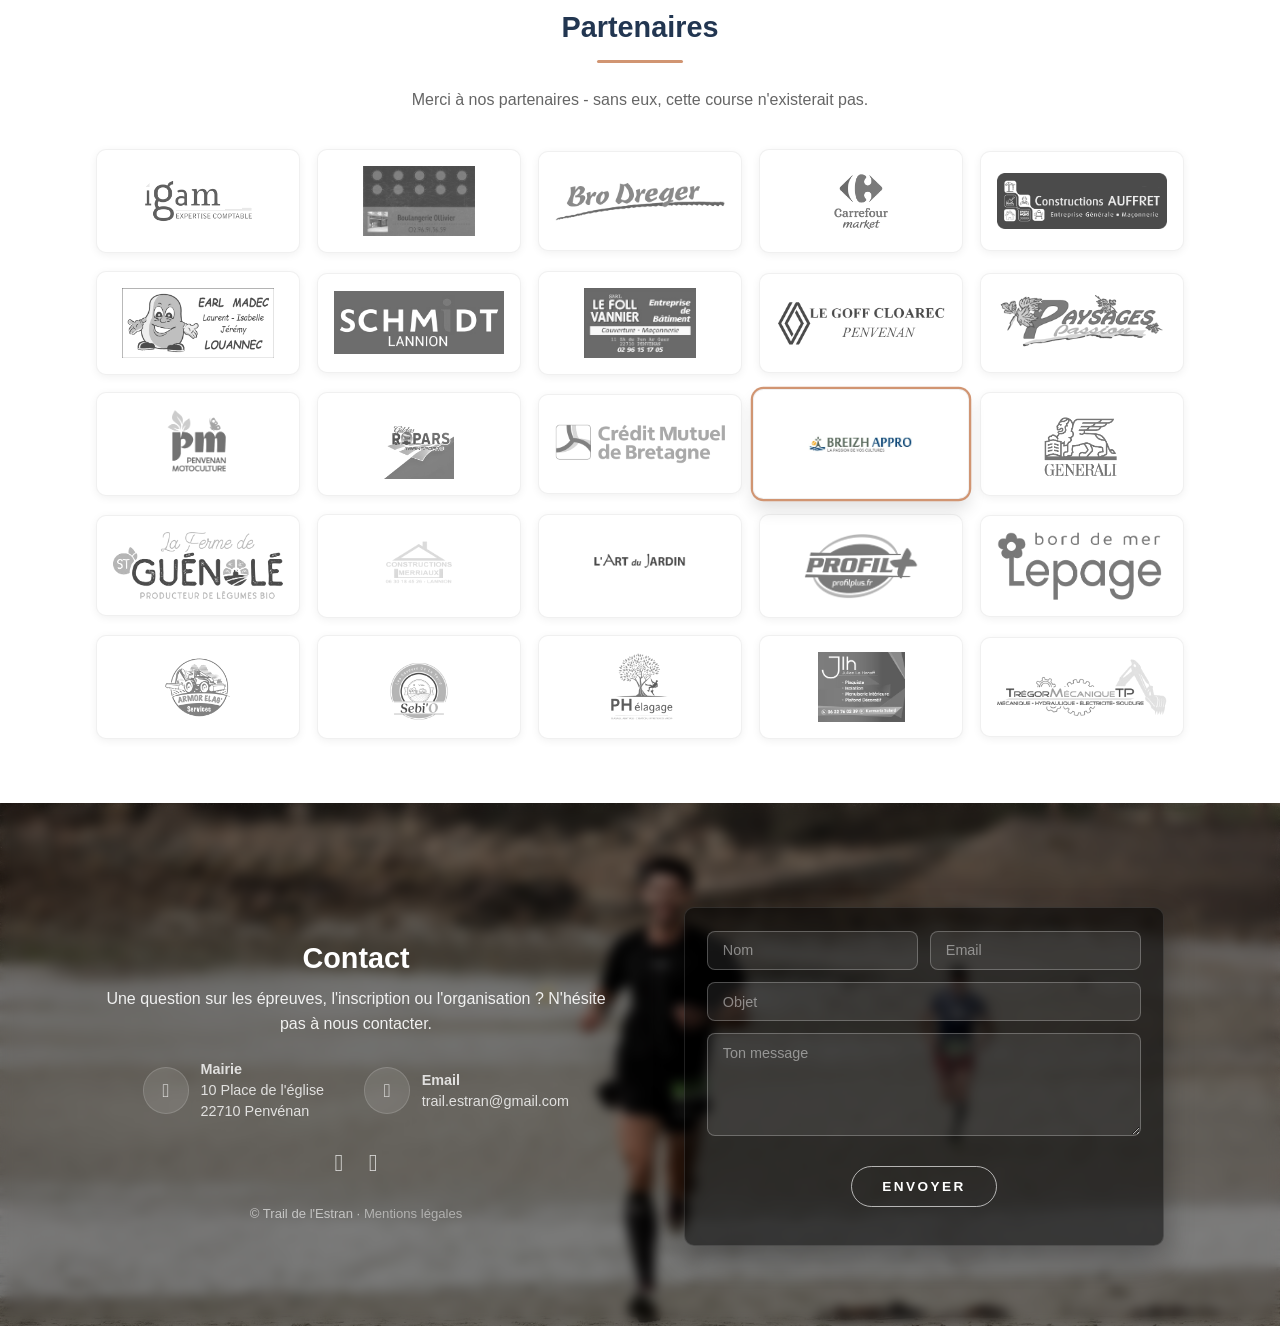
==== commit e71f3e69: "chronowest bug" ====
--- a/index.html
+++ b/index.html
@@ -29,7 +29,7 @@
       </p>
       <ul class="actions special">
         <li><a href="#parcours" class="scrolly button">Découvrir</a></li>
-        <li><a href="https://chronowest.fr/resultats/trail-de-lestran-2026/" class="button primary" target="_blank" rel="noopener">Résultats 2026</a></li>
+        <li><a href="https://chronowest.fr/resultats/trail-estran-2026" class="button primary" target="_blank" rel="noopener">Résultats 2026</a></li>
         <li><a href="archives" class="button">Photos 2026</a></li>
       </ul>
     </div>
@@ -125,7 +125,7 @@
             <p class="countdown-note" id="countdown-note">Rendez-vous le 19 septembre 2027 sur la plage de Trestel&nbsp;!</p>
             <ul class="actions">
               <li>
-                <a href="https://chronowest.fr/resultats/trail-de-lestran-2026/" class="button primary" target="_blank" rel="noopener">
+                <a href="https://chronowest.fr/resultats/trail-estran-2026" class="button primary" target="_blank" rel="noopener">
                   Résultats 2026
                 </a>
               </li>
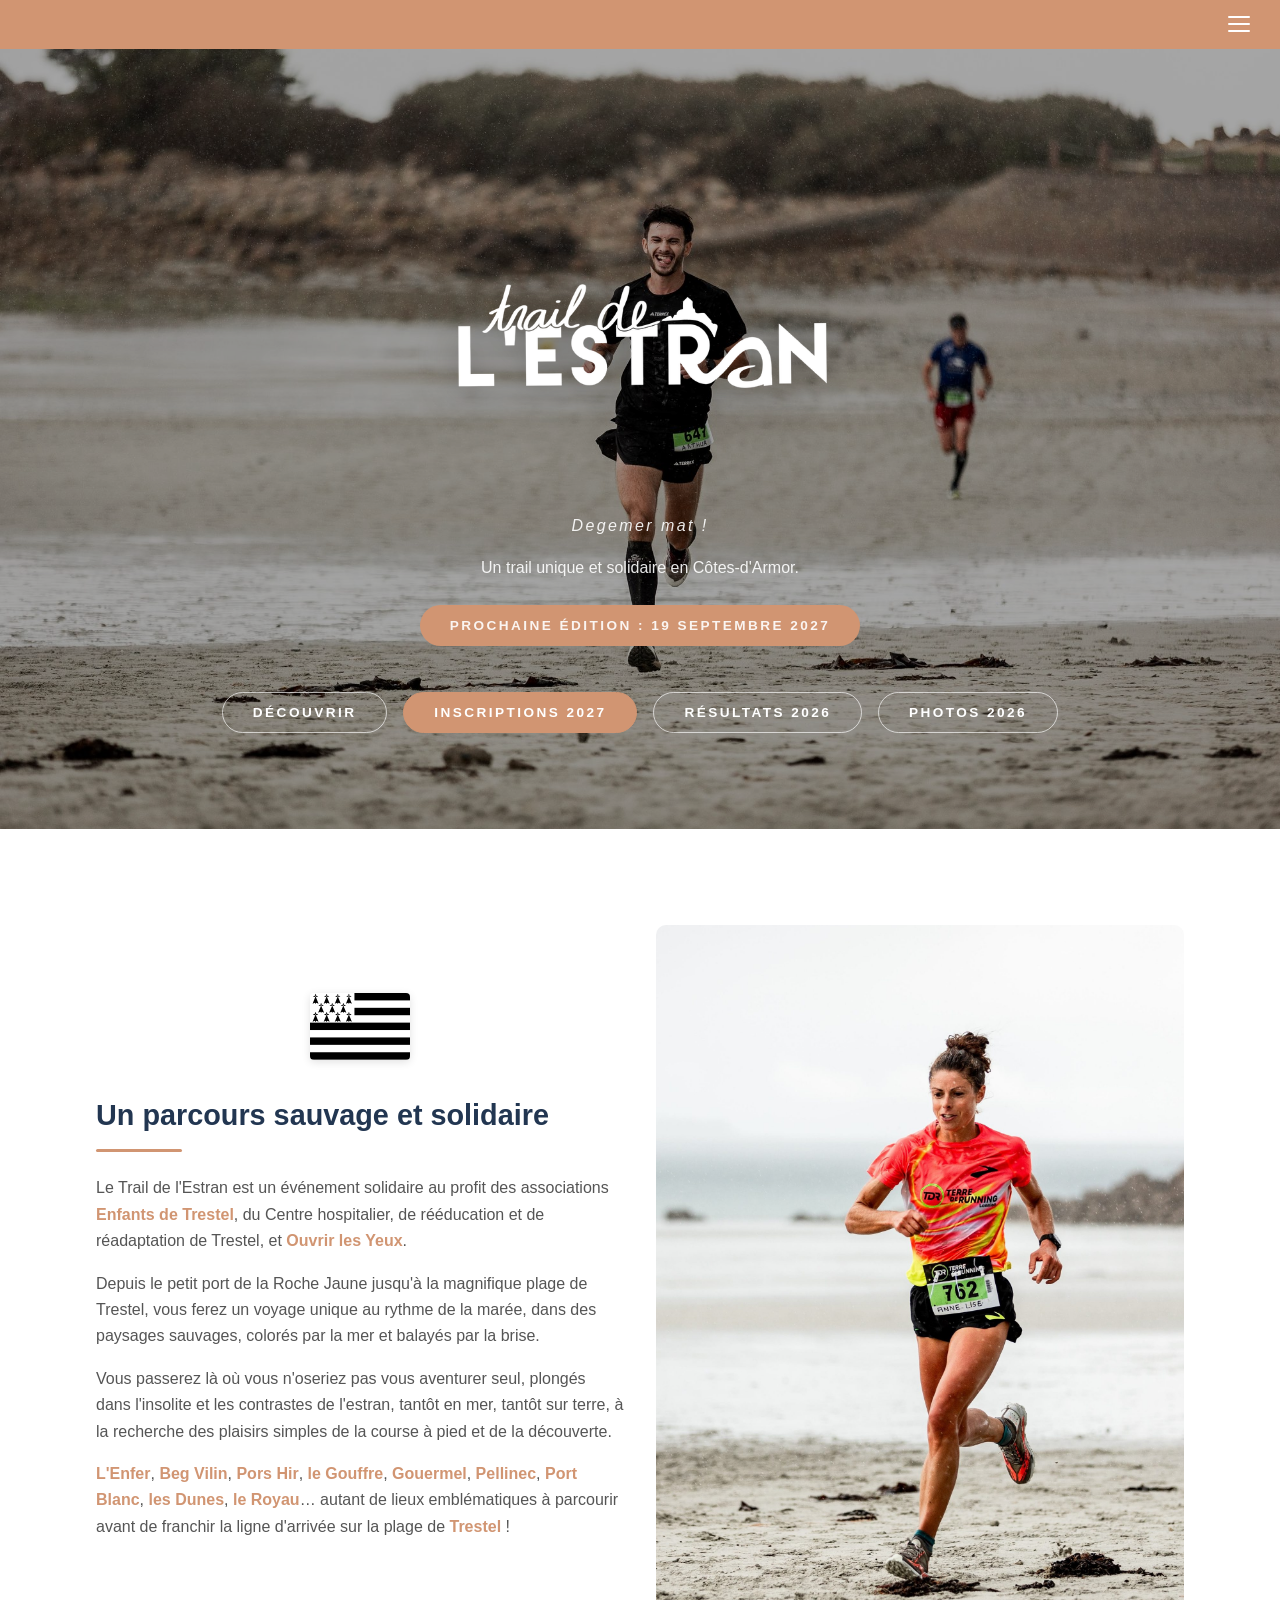
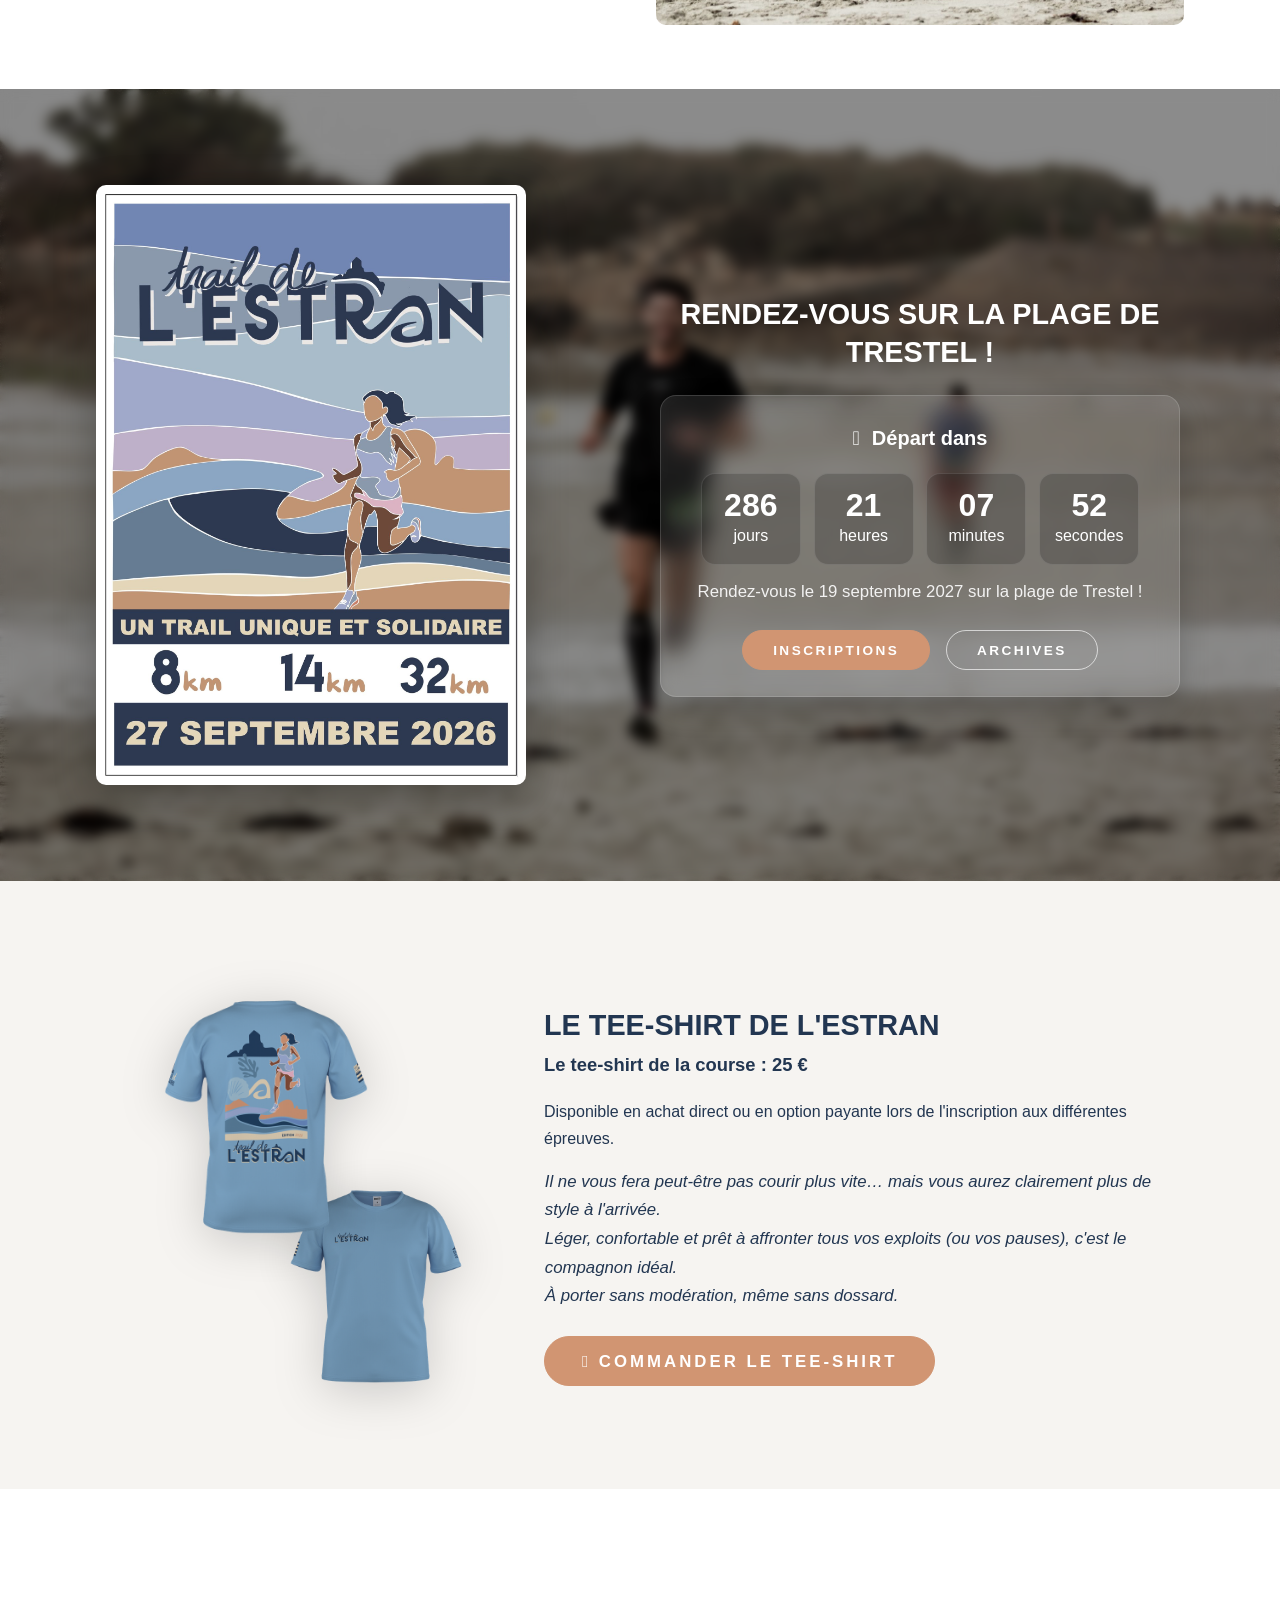
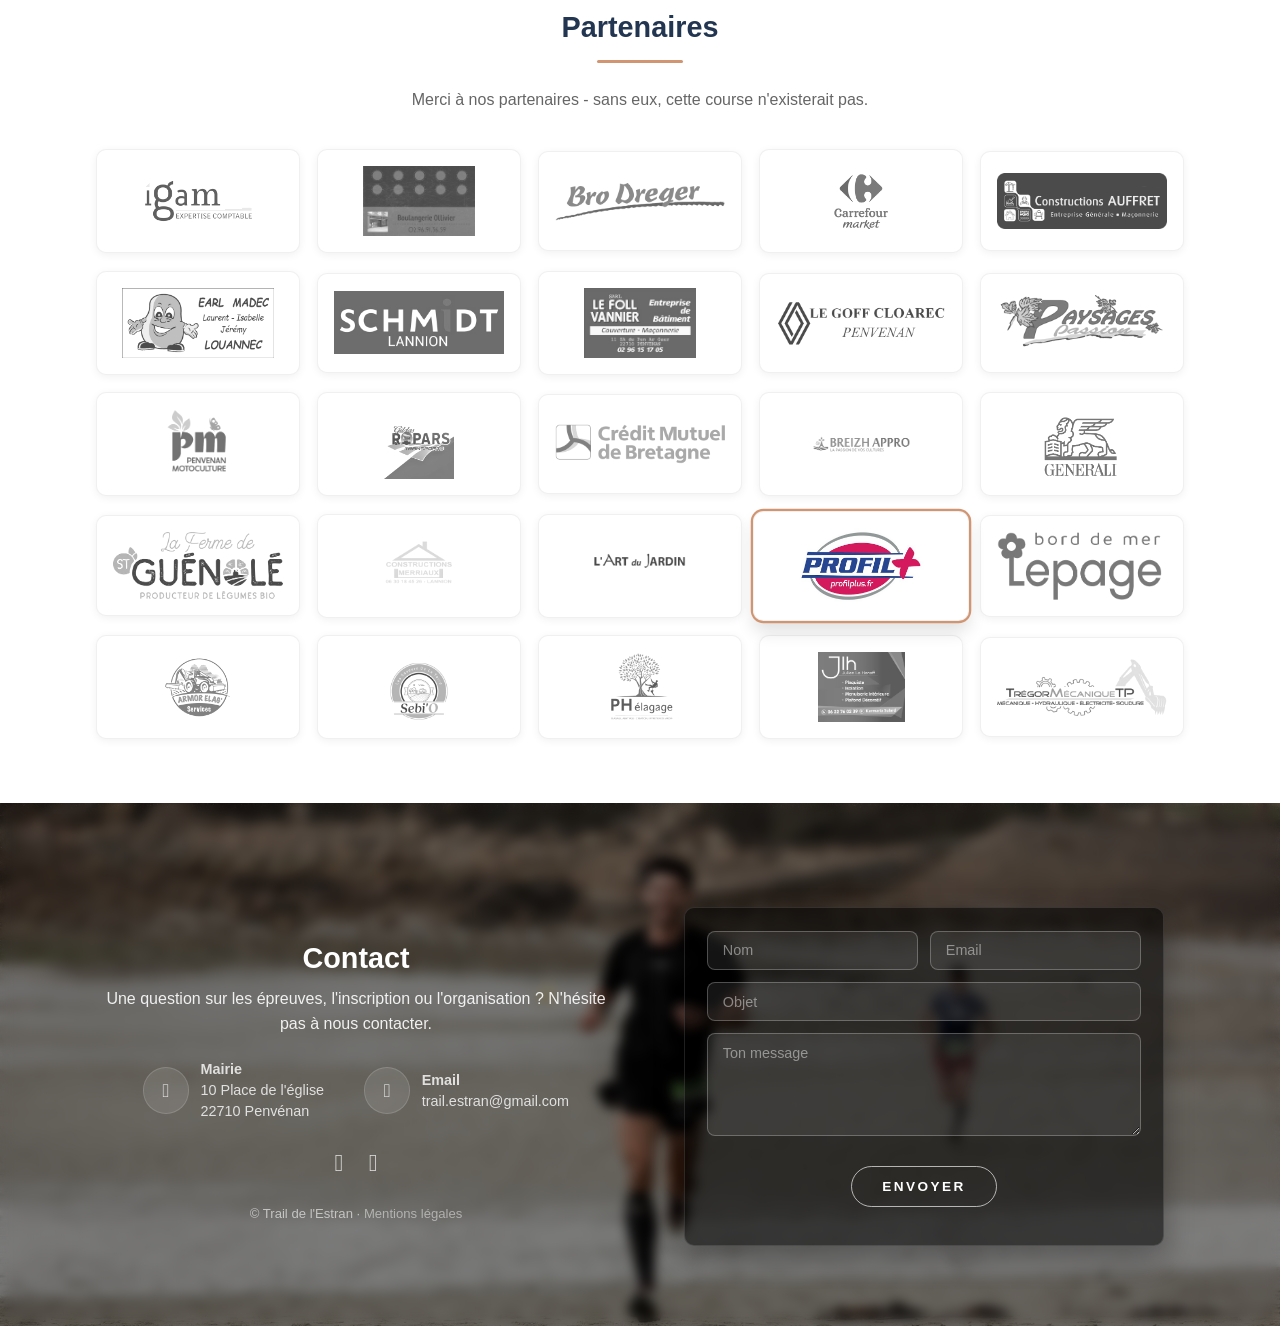
==== commit bae3091f: "date inscription + lien nextrun" ====
--- a/index.html
+++ b/index.html
@@ -29,7 +29,8 @@
       </p>
       <ul class="actions special">
         <li><a href="#parcours" class="scrolly button">Découvrir</a></li>
-        <li><a href="https://chronowest.fr/resultats/trail-estran-2026" class="button primary" target="_blank" rel="noopener">Résultats 2026</a></li>
+        <li><a href="inscription" class="button primary">Inscriptions 2027</a></li>
+        <li><a href="https://chronowest.fr/resultats/trail-estran-2026" class="button" target="_blank" rel="noopener">Résultats 2026</a></li>
         <li><a href="archives" class="button">Photos 2026</a></li>
       </ul>
     </div>
@@ -125,8 +126,8 @@
             <p class="countdown-note" id="countdown-note">Rendez-vous le 19 septembre 2027 sur la plage de Trestel&nbsp;!</p>
             <ul class="actions">
               <li>
-                <a href="https://chronowest.fr/resultats/trail-estran-2026" class="button primary" target="_blank" rel="noopener">
-                  Résultats 2026
+                <a href="inscription" class="button primary">
+                  Inscriptions
                 </a>
               </li>
               <li>
